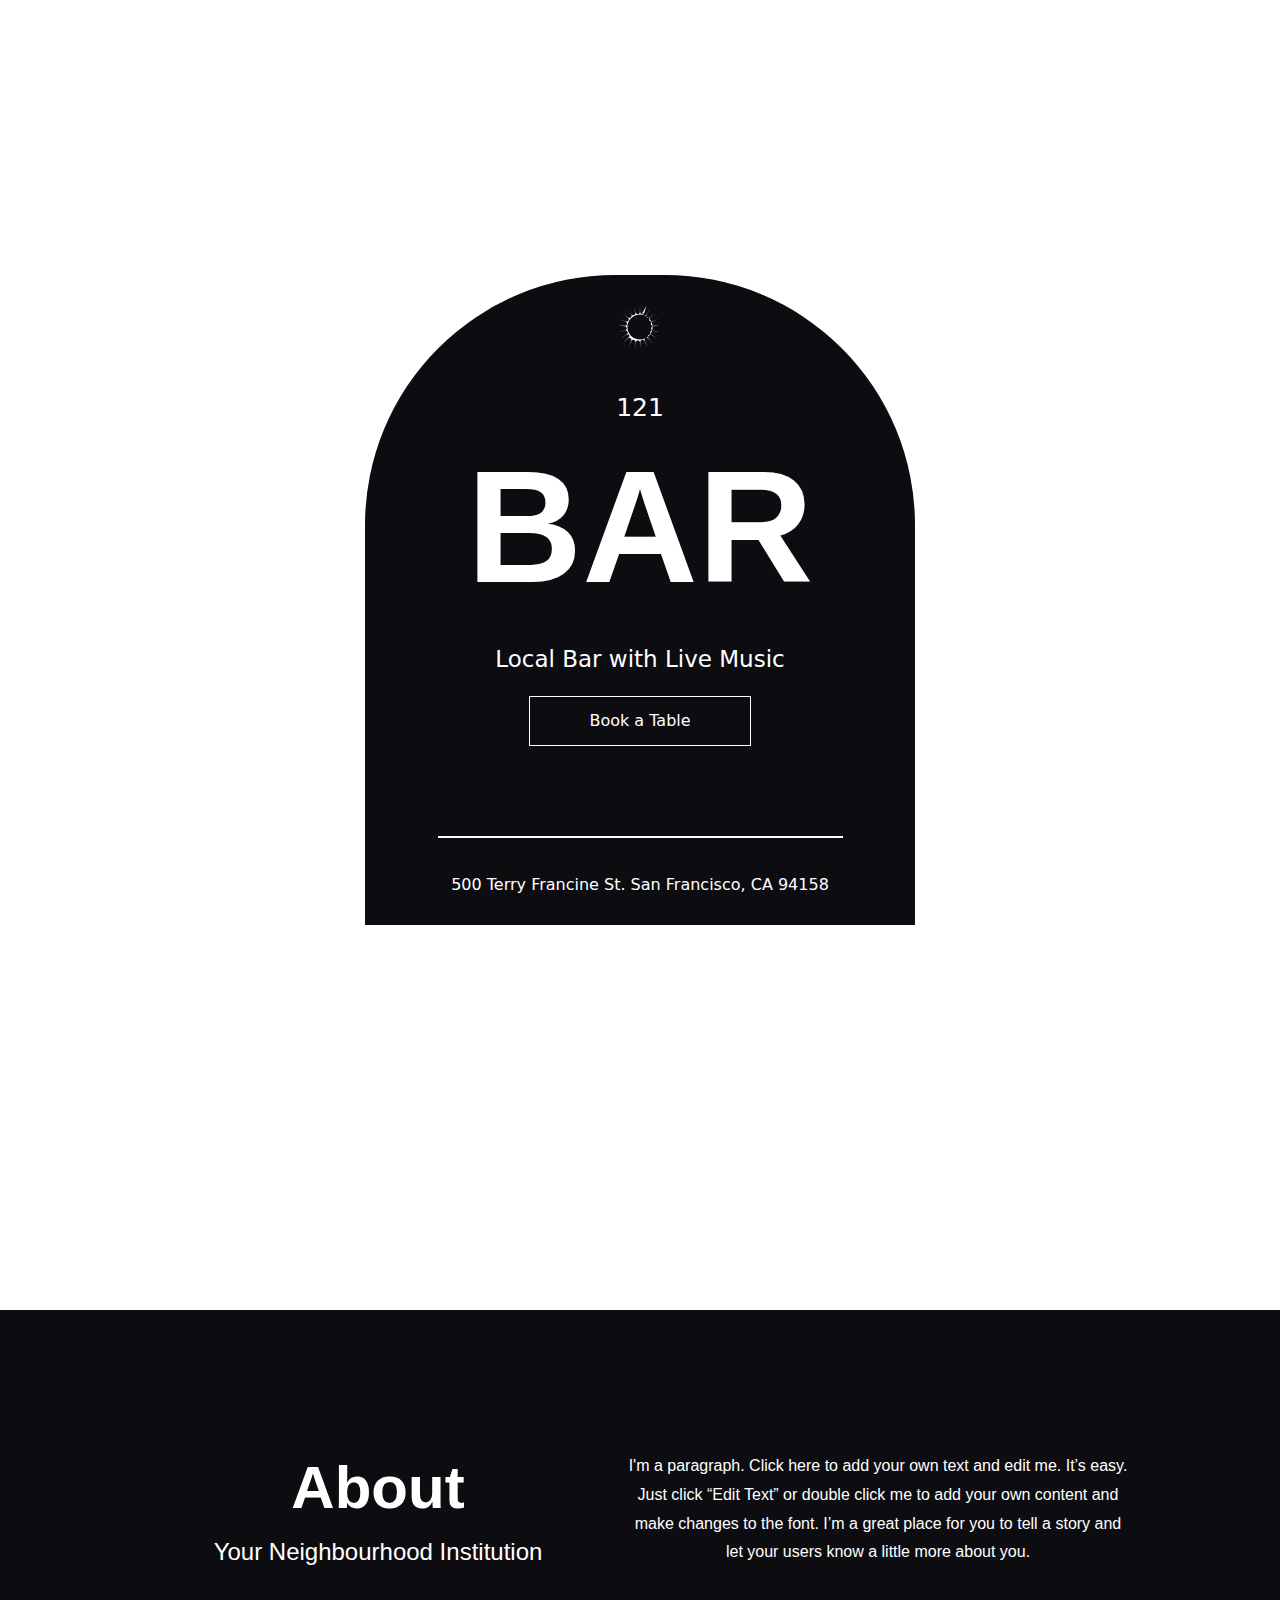
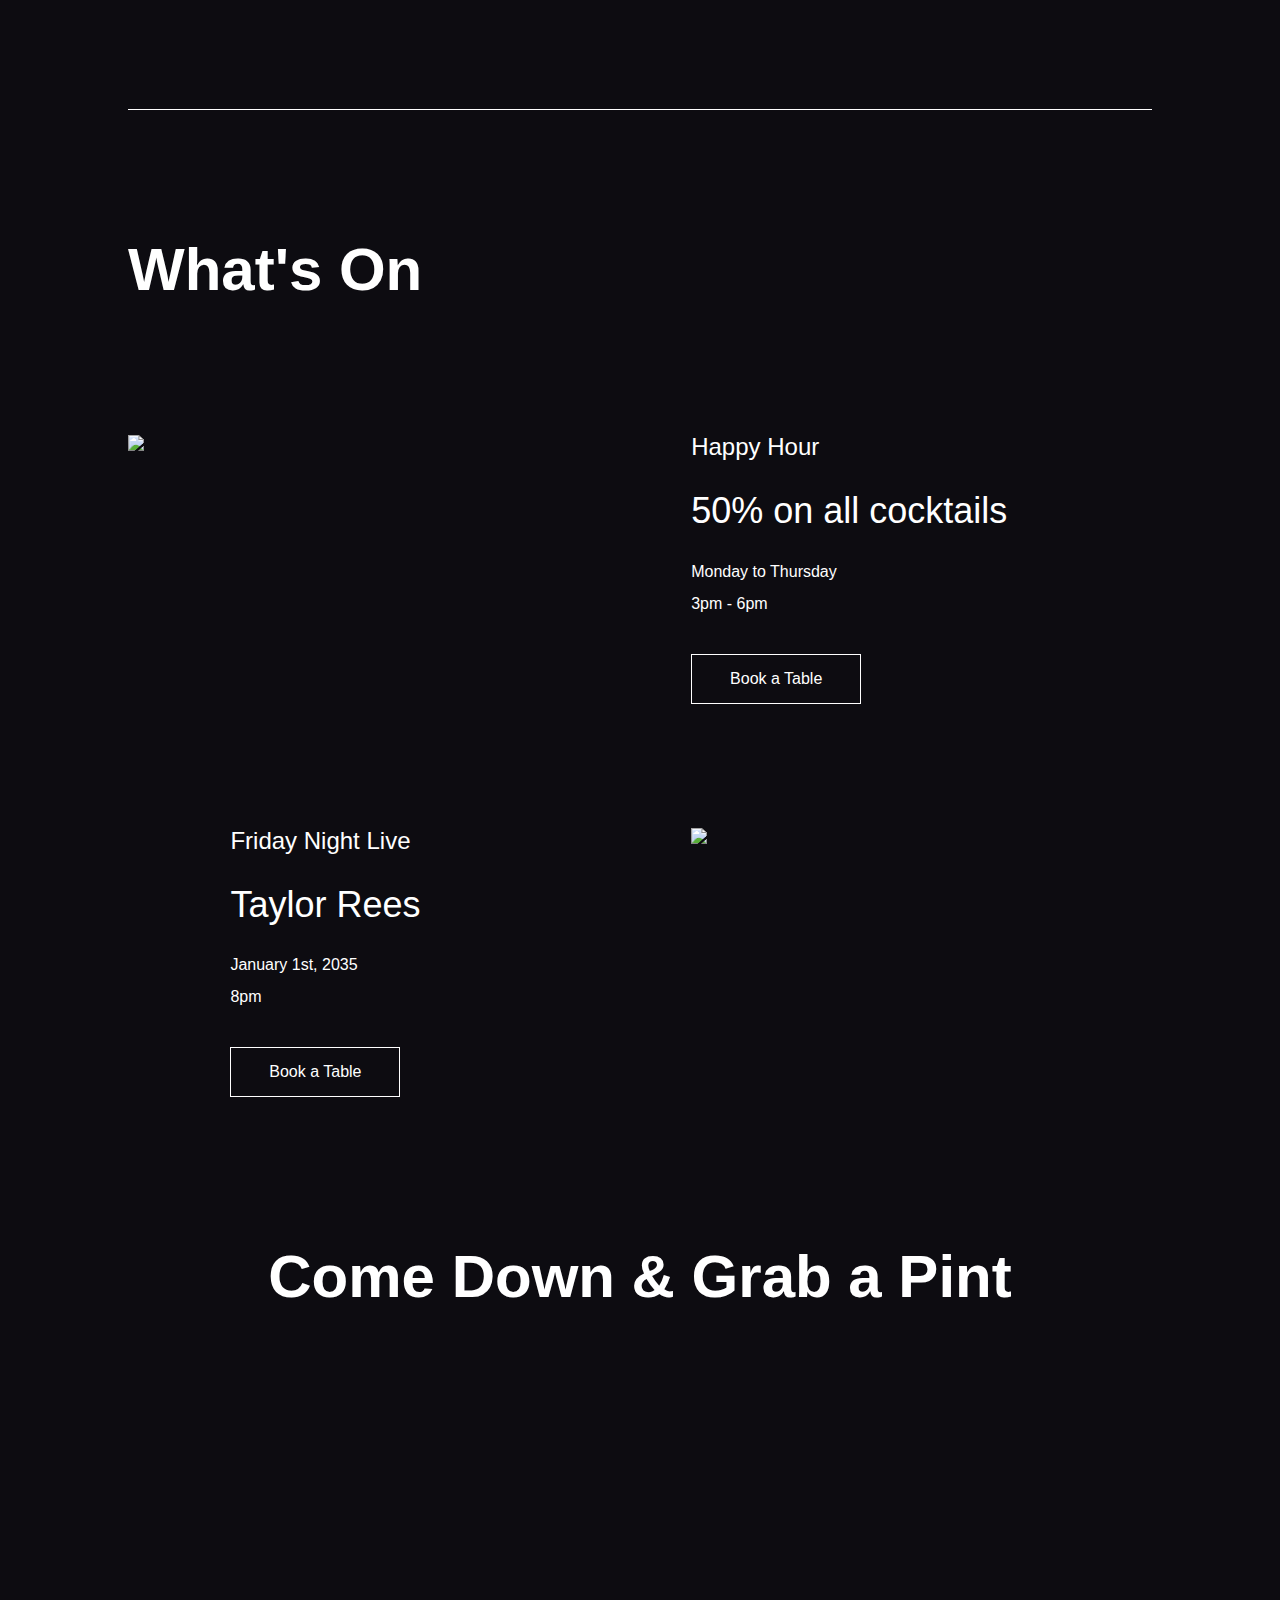
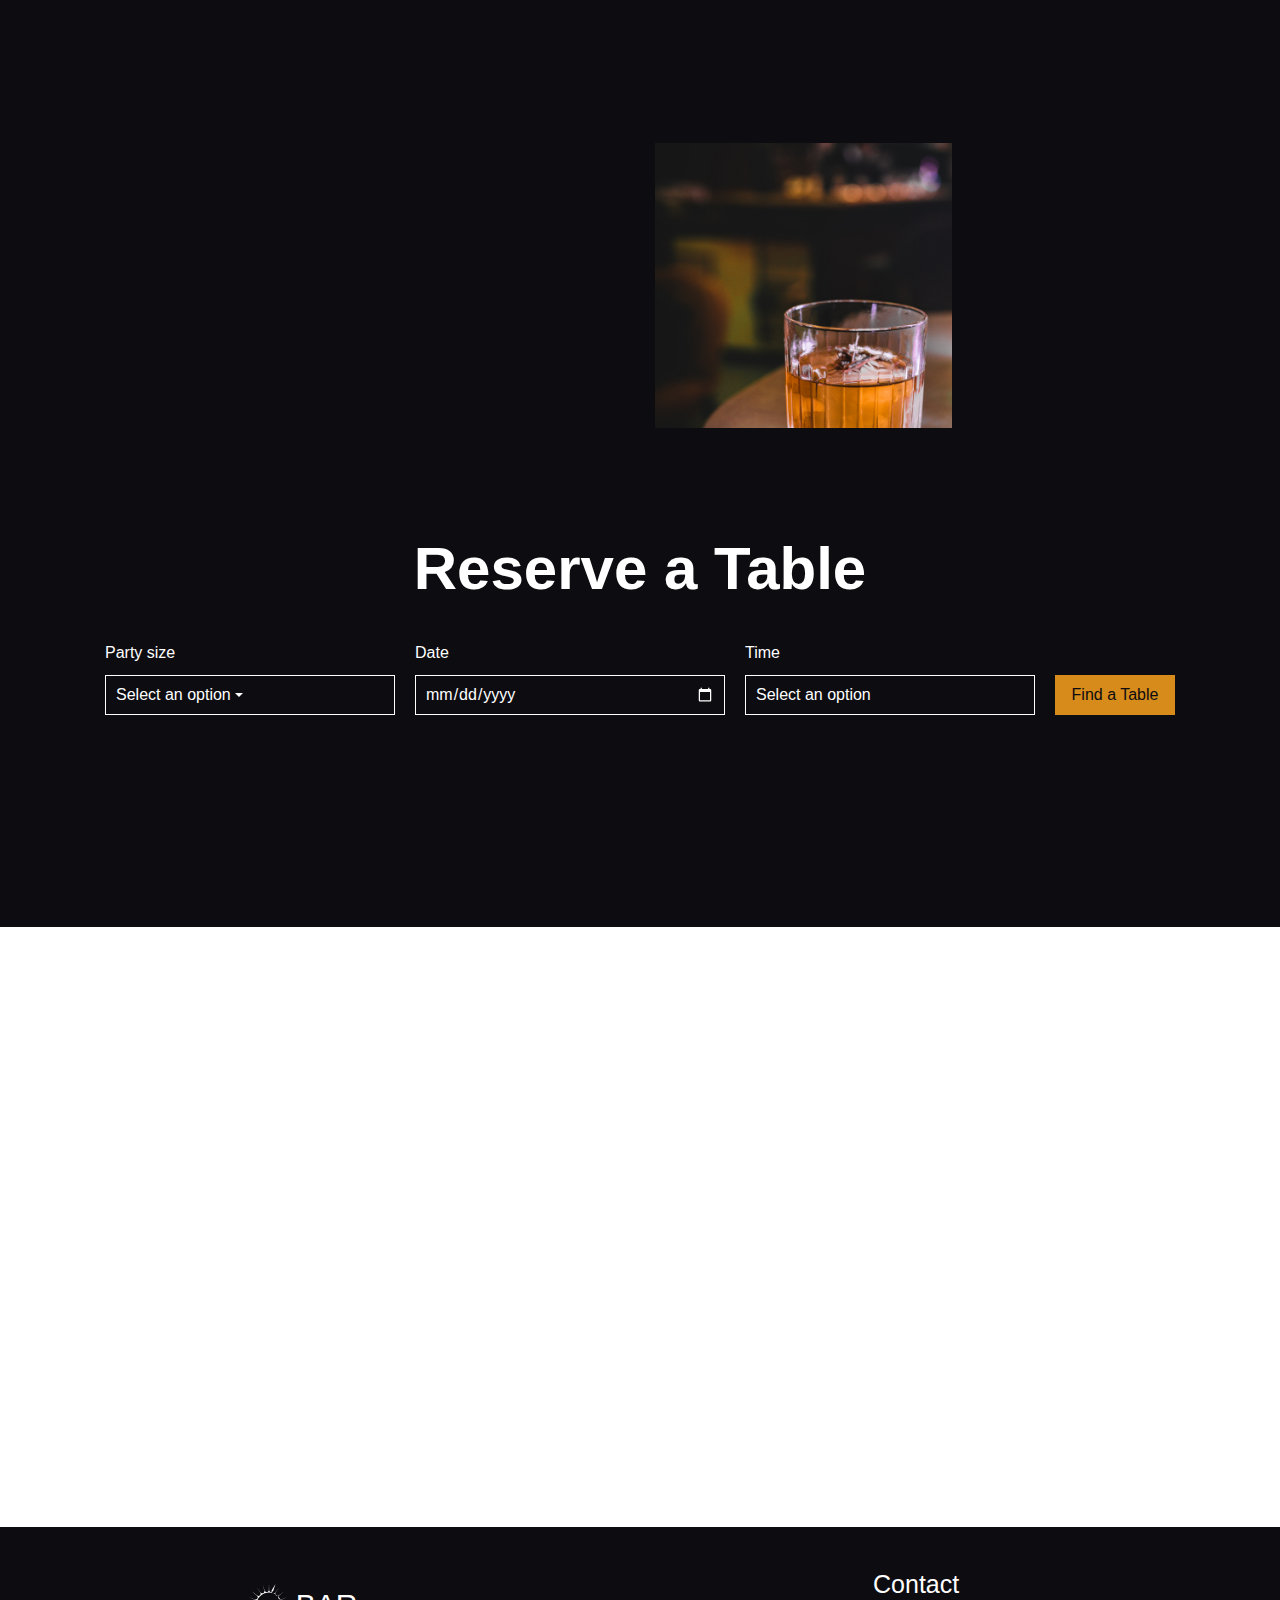
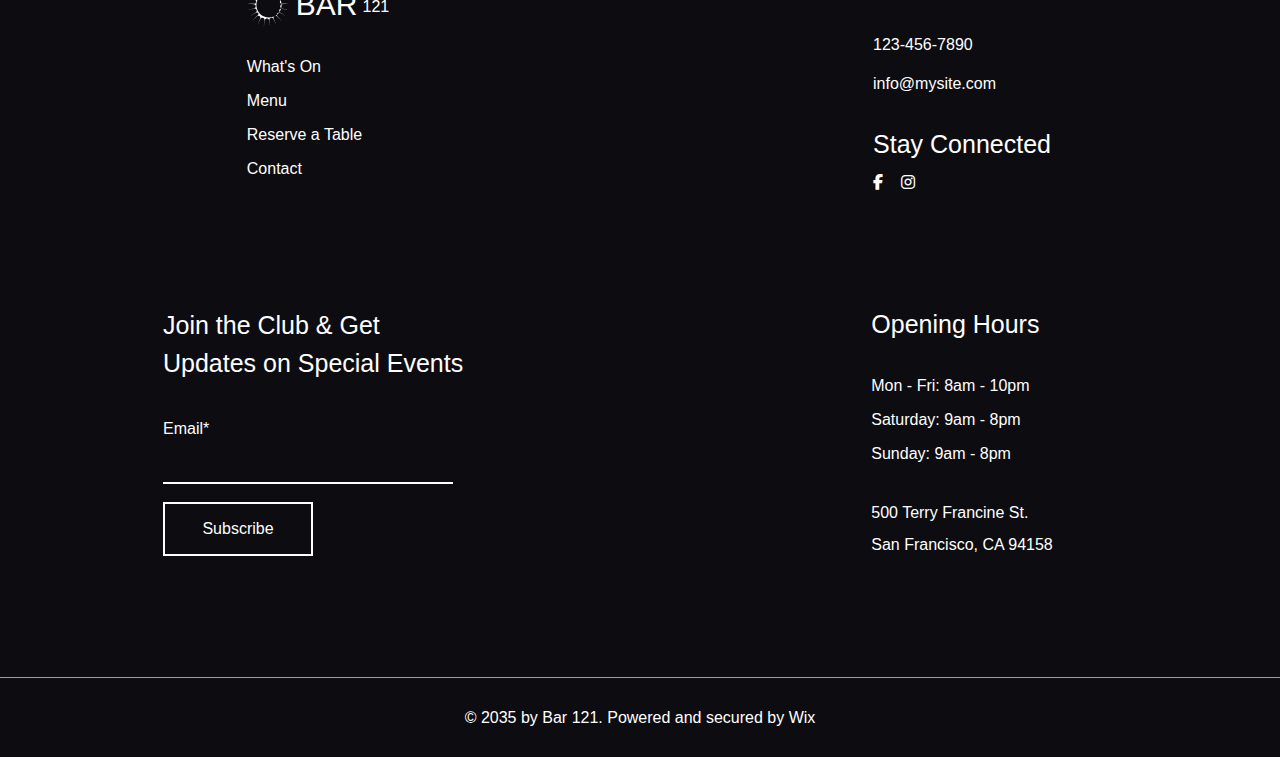
==== index.html @ b574e940 "Add files via upload" ====
<!DOCTYPE html>
<html lang="en">
<head>
    <meta charset="UTF-8">
    <link rel="stylesheet" href="https://cdnjs.cloudflare.com/ajax/libs/leaflet/1.7.1/leaflet.css" />
    <link rel="stylesheet" href="https://cdn.jsdelivr.net/npm/flatpickr/dist/flatpickr.min.css">
    <link rel="stylesheet" type="text/css" href="calendar.css">
    <link rel="stylesheet" href="https://cdnjs.cloudflare.com/ajax/libs/font-awesome/6.4.0/css/all.min.css">
    <meta http-equiv="X-UA-Compatible" content="IE=edge">
    <meta name="viewport" content="width=device-width, initial-scale=1.0">
    <link rel="stylesheet" href="https://cdn.jsdelivr.net/npm/bootstrap@4.3.1/dist/css/bootstrap.min.css" integrity="sha384-ggOyR0iXCbMQv3Xipma34MD+dH/1fQ784/j6cY/iJTQUOhcWr7x9JvoRxT2MZw1T" crossorigin="anonymous">
    <link rel="stylesheet" href="bar.css">
    <link rel="stylesheet" href="https://unpkg.com/leaflet@1.3.1/dist/leaflet.css" integrity="sha512-Rksm5RenBEKSKFjgI3a41vrjkw4EVPlJ3+OiI65vTjIdo9brlAacEuKOiQ5OFh7cOI1bkDwLqdLw3Zg0cRJAAQ==" crossorigin=""/>
    <script src="https://unpkg.com/leaflet@1.3.1/dist/leaflet.js" integrity="sha512-/Nsx9X4HebavoBvEBuyp3I7od5tA0UzAxs+j83KgC8PU0kgB4XiK4Lfe4y4cgBtaRJQEIFCW+oC506aPT2L1zw==" crossorigin=""></script>
    <title>Document</title>
</head>
<body>
    <header>
        <div class="nav">
            <div class="nav-container">
                <div class="left">
                    <svg preserveAspectRatio="xMidYMid meet" data-bbox="0 0 43.14 43.019" xmlns="http://www.w3.org/2000/svg" viewBox="0 0 43.14 43.019" height="44" width="44" data-type="color" role="img" aria-labelledby="svgcid-iubqr-gmyqoh"><defs><style>#comp-kyiezkuo svg [data-color="1"] {fill: #FFFFFF;}</style></defs><title id="svgcid-iubqr-gmyqoh">Homepage</title>
                        <g>
                            <path fill="#ffffff" d="M21.71 6.687 21.57 
                            0l-.14 6.687c-.05 2.381-3.382 2.883-4.131.623L15.194.96l1.838 
                            6.431c.654 2.29-2.382 3.752-3.765 1.813L9.385 3.759l3.652 
                            5.603c1.3 1.995-1.17 4.288-3.063 2.842l-5.315-4.06 5.14 
                            4.278c1.831 1.524.146 4.443-2.089 3.619l-6.275-2.313L7.608 
                            16.3c2.199.916 1.449 4.202-.93 4.073L0 20.014l6.658.639c2.37.227 
                            2.622 3.588.312 4.167L.482 26.443l6.55-1.351c2.333-.482 3.564 
                            2.656 1.527 3.89l-5.722 3.464 5.861-3.223c2.087-1.148 4.189 
                            1.4872.605 3.267l-4.446 4.996 4.651-4.806c1.656-1.712 4.44.187 
                            3.452 2.353l-2.775 6.086 3.027-5.965c1.078-2.123 4.298-1.13 3.993 
                            1.232l-.859 6.633 1.135-6.591c.404-2.347 3.774-2.347 4.178 
                            0l1.135 6.591-.859-6.633c-.306-2.362 2.915-3.355 3.993-1.232l3.027 
                            5.965-2.776-6.086c-.988-2.166 1.797-4.065 3.453-2.354l4.65 
                            4.807-4.446-4.996c-1.583-1.78.519-4.415 2.605-3.267l5.861 
                            3.223-5.721-3.465c-2.037-1.233-.806-4.37 1.526-3.89l6.55 
                            1.352-6.487-1.623c-2.31-.579-2.059-3.94.312-4.167l6.658-.64-6.679.361c-2.378.129-3.128-3.157-.93-4.073l6.174-2.573-6.276 
                            2.313c-2.234.824-3.92-2.095-2.089-3.619l5.141-4.278-5.315 
                            4.06c-1.892 1.446-4.363-.847-3.063-2.842l3.652-5.603-3.883 
                            5.446c-1.382 1.94-4.419.477-3.764-1.813L27.945.961 25.841 
                            7.31c-.75 2.26-4.082 1.758-4.132-.623zm-.124 27.196c6.83 0 
                            12.366-5.537 12.366-12.367 0-6.83-5.536-12.366-12.366-12.366S9.22 
                            14.687 9.22 21.516c0 6.83 5.536 12.367 12.366 12.367z" 
                            clip-rule="evenodd" fill-rule="evenodd" data-color="1"></path>
                        </g>
                    </svg>
                    <div class="name">
                        <span class="bar">BAR</span>
                        <span class="num">121</span>
                    </div>
                </div>
                <div class="right">
                    <div class="nav-item">What's On</div>
                    <div class="nav-item">Menu</div>
                    <div class="nav-item">Book a Table</div>
                    <div class="nav-item">Contact</div>
                    <button id="menu-btn"><i class="fa-solid fa-bars"></i></button>
                </div>
            </div>
        </div>
        <div class="main">
            <div class="oleg">
                <div class="logo">
                    <svg preserveAspectRatio="xMidYMid meet" data-bbox="0 0 43.14 43.019" xmlns="http://www.w3.org/2000/svg" viewBox="0 0 43.14 43.019" height="44" width="44" data-type="color" role="img" aria-labelledby="svgcid-iubqr-gmyqoh"><defs><style>#comp-kyiezkuo svg [data-color="1"] {fill: #FFFFFF;}</style></defs><title id="svgcid-iubqr-gmyqoh">Homepage</title>
                        <g>
                            <path fill="#ffffff" d="M21.71 6.687 21.57 
                            0l-.14 6.687c-.05 2.381-3.382 2.883-4.131.623L15.194.96l1.838 
                            6.431c.654 2.29-2.382 3.752-3.765 1.813L9.385 3.759l3.652 
                            5.603c1.3 1.995-1.17 4.288-3.063 2.842l-5.315-4.06 5.14 
                            4.278c1.831 1.524.146 4.443-2.089 3.619l-6.275-2.313L7.608 
                            16.3c2.199.916 1.449 4.202-.93 4.073L0 20.014l6.658.639c2.37.227 
                            2.622 3.588.312 4.167L.482 26.443l6.55-1.351c2.333-.482 3.564 
                            2.656 1.527 3.89l-5.722 3.464 5.861-3.223c2.087-1.148 4.189 
                            1.4872.605 3.267l-4.446 4.996 4.651-4.806c1.656-1.712 4.44.187 
                            3.452 2.353l-2.775 6.086 3.027-5.965c1.078-2.123 4.298-1.13 3.993 
                            1.232l-.859 6.633 1.135-6.591c.404-2.347 3.774-2.347 4.178 
                            0l1.135 6.591-.859-6.633c-.306-2.362 2.915-3.355 3.993-1.232l3.027 
                            5.965-2.776-6.086c-.988-2.166 1.797-4.065 3.453-2.354l4.65 
                            4.807-4.446-4.996c-1.583-1.78.519-4.415 2.605-3.267l5.861 
                            3.223-5.721-3.465c-2.037-1.233-.806-4.37 1.526-3.89l6.55 
                            1.352-6.487-1.623c-2.31-.579-2.059-3.94.312-4.167l6.658-.64-6.679.361c-2.378.129-3.128-3.157-.93-4.073l6.174-2.573-6.276 
                            2.313c-2.234.824-3.92-2.095-2.089-3.619l5.141-4.278-5.315 
                            4.06c-1.892 1.446-4.363-.847-3.063-2.842l3.652-5.603-3.883 
                            5.446c-1.382 1.94-4.419.477-3.764-1.813L27.945.961 25.841 
                            7.31c-.75 2.26-4.082 1.758-4.132-.623zm-.124 27.196c6.83 0 
                            12.366-5.537 12.366-12.367 0-6.83-5.536-12.366-12.366-12.366S9.22 
                            14.687 9.22 21.516c0 6.83 5.536 12.367 12.366 12.367z" 
                            clip-rule="evenodd" fill-rule="evenodd" data-color="1"></path>
                        </g>
                    </svg>
                </div>
                <div class="main-content">
                    <div class="main-num"><span>121</span></div>
                    <div class="header">
                        <span>BAR</span>
                    </div>
                    <div class="sub">
                        <span>Local Bar with Live Music</span>
                    </div>
                    <a class="main-link" href="#">Book a Table</a>
                    <div class="main-line"></div>
                    <div class="address">
                        <span>500 Terry Francine St. San Francisco, CA 94158</span>
                    </div>
                </div>
            </div>  
        </div>
    </header>
    <section class="about">
        <div class="about-container">
            <div class="about-head">
                <div class="about-header">
                    <span>About</span>
                </div>
                <div class="about-sub">
                    <span>Your Neighbourhood Institution</span>
                </div>
            </div>
            <div class="about-text">
                <span>
                    I'm a paragraph. Click here to add your own text 
                    and edit me. It’s easy. Just click “Edit Text” or 
                    double click me to add your own content and make 
                    changes to the font. I’m a great place for you 
                    to tell a story and let your users know a little 
                    more about you.
                </span>
            </div>
        </div>
    </section>
    <section class="whats-on">
        <div class="whats-container">
            <div class="whats-head">
                <div class="whats-header">
                    <span>What's On</span>
                </div>
            </div>
            <div class="whats-content">
                <div class="event-1">
                    <div class="event-1-img"><img class="event-img" src="event-1.png"></div>
                    <div class="event-info">
                        <div class="event-container">
                            <div class="event-name">
                                <span>Happy Hour</span>
                            </div>
                            <div class="event-discount">
                                <span>50% on all cocktails</span>
                            </div>
                            <div class="date">
                                <span>Monday to Thursday</span>
                            </div>
                            <div class="time">
                                <span>3pm - 6pm</span>
                            </div>
                            <div class="event-button">
                                <a class="event-link" href="#">Book a Table</a>
                            </div>
                        </div>
                    </div>
                </div>
                <div class="event-2">
                    <div class="event-2-img"><img class="event-img" src="event-2.png"></div>
                    <div class="event-info">
                        <div class="event-container">
                            <div class="event-name">
                                <span>Friday Night Live</span>
                            </div>
                            <div class="event-discount">
                                <span>Taylor Rees</span>
                            </div>
                            <div class="date">
                                <span>January 1st, 2035</span>
                            </div>
                            <div class="time">
                                <span>8pm</span>
                            </div>
                            <div class="event-button">
                                <a class="event-link" href="#">Book a Table</a>
                            </div>
                        </div>
                    </div>
                </div>
            </div>
        </div>
    </section>
    <section class="media">
        <div class="media-head">
            <div class="media-header">
                <span>Come Down & Grab a Pint</span>
            </div>
        </div>
        <div class="media-content">
            <div class="col-lg-6 left-media">
                <div class="img-big"></div>
            </div>
            <div class="col-lg-6 right-media">
                <div class="img-grid">
                    <div id="img1" class="img1"></div>
                    <div id="img1"class="img2"></div>
                    <div id="img1"class="img3"></div>
                    <div id="img1"class="img4"></div>
                </div>
            </div>
        </div>
    </section>
    <section class="reserve">
        <div class="reserve-head">
            <div class="reserve-header">
                <span>Reserve a Table</span>
            </div>
        </div>
        <div class="reserve-main">
            <div class="size">
                <div class="reserve-value">Party size</div>
                <div class="dropdown">
                    <div class="dropdown-toggle">Select an option</div>
                    <div class="dropdown-menu">
                      <div class="dropdown-option">1 guest</div>
                      <div class="dropdown-option">2 guests</div>
                      <div class="dropdown-option">3 guests</div>
                      <div class="dropdown-option">4 guests</div>
                      <div class="dropdown-option">5 guests</div>
                      <div class="dropdown-option">6 guests</div>
                    </div>
                </div>  
            </div>           
            <div class="date">
                <div class="reserve-value">Date</div>
                <div class="input-container">
                    <input class="input-date" type="date">
                </div> 
            </div>
            <div class="time">
                <div class="reserve-value">Time</div> 
                <div class="dropdown">
                    <div class="dropdown-toggle2">Select an option</div>
                        <div class="dropdown-menu2">
                            <div class="dropdown-option2">8:00 AM</div>
                            <div class="dropdown-option2">8:15 AM</div>
                            <div class="dropdown-option2">8:30 AM</div>
                            <div class="dropdown-option2">8:45 AM</div>
                            <div class="dropdown-option2">9:00 AM</div>
                            <div class="dropdown-option2">9:15 AM</div>
                            <div class="dropdown-option2">9:30 AM</div>
                            <div class="dropdown-option2">9:45 AM</div>
                            <div class="dropdown-option2">10:00 AM</div>
                            <div class="dropdown-option2">10:15 AM</div>
                            <div class="dropdown-option2">10:30 AM</div>
                            <div class="dropdown-option2">10:45 AM</div>
                            <div class="dropdown-option2">11:00 AM</div>
                            <div class="dropdown-option2">11:15 AM</div>
                            <div class="dropdown-option2">11:30 AM</div>
                            <div class="dropdown-option2">11:45 AM</div>
                            <div class="dropdown-option2">12:00 PM</div>
                            <div class="dropdown-option2">12:15 PM</div>
                            <div class="dropdown-option2">12:30 PM</div>
                            <div class="dropdown-option2">12:45 PM</div>
                            <div class="dropdown-option2">1:00 PM</div>
                            <div class="dropdown-option2">1:15 PM</div>
                            <div class="dropdown-option2">1:30 PM</div>
                            <div class="dropdown-option2">1:45 PM</div>
                            <div class="dropdown-option2">2:00 PM</div>
                            <div class="dropdown-option2">2:15 PM</div>
                            <div class="dropdown-option2">2:30 PM</div>
                            <div class="dropdown-option2">2:45 PM</div>
                            <div class="dropdown-option2">3:00 PM</div>
                            <div class="dropdown-option2">3:15 PM</div>
                            <div class="dropdown-option2">3:30 PM</div>
                            <div class="dropdown-option2">3:45 PM</div>
                            <div class="dropdown-option2">4:00 PM</div>
                            <div class="dropdown-option2">4:15 PM</div>
                            <div class="dropdown-option2">4:30 PM</div>
                            <div class="dropdown-option2">4:45 PM</div>
                            <div class="dropdown-option2">5:00 PM</div>
                            <div class="dropdown-option2">5:15 PM</div>
                            <div class="dropdown-option2">5:30 PM</div>
                            <div class="dropdown-option2">5:45 PM</div>
                            <div class="dropdown-option2">6:00 PM</div>
                            <div class="dropdown-option2">6:15 PM</div>
                            <div class="dropdown-option2">6:30 PM</div>
                            <div class="dropdown-option2">6:45 PM</div>
                            <div class="dropdown-option2">7:00 PM</div>
                            <div class="dropdown-option2">7:15 PM</div>
                            <div class="dropdown-option2">7:30 PM</div>
                            <div class="dropdown-option2">7:45 PM</div>
                            <div class="dropdown-option2">8:00 PM</div>
                            <div class="dropdown-option2">8:15 PM</div>
                            <div class="dropdown-option2">8:30 PM</div>
                            <div class="dropdown-option2">8:45 PM</div>
                            <div class="dropdown-option2">9:00 PM</div>
                            <div class="dropdown-option2">9:15 PM</div>
                            <div class="dropdown-option2">9:30 PM</div>
                            <div class="dropdown-option2">9:45 PM</div>
                            <div class="dropdown-option2">10:00 PM</div>
                        </div>
                    </div>
                </div>
                    <a class="reserve-link" href="#">Find a Table</a>
            </div>
        </div>
    </section>
    <section class="map">
        <div id="mapDiv"></div>
    </section>
    <footer>
        <div class="menus">
            <div class="menu-1 footer-nav">
                <div class="footer-logo">
                    <svg preserveAspectRatio="xMidYMid meet" data-bbox="0 0 43.14 43.019" xmlns="http://www.w3.org/2000/svg" viewBox="0 0 43.14 43.019" height="44" width="44" data-type="color" role="img" aria-labelledby="svgcid-iubqr-gmyqoh"><defs><style>#comp-kyiezkuo svg [data-color="1"] {fill: #FFFFFF;}</style></defs><title id="svgcid-iubqr-gmyqoh">Homepage</title>
                        <g>
                            <path fill="#ffffff" d="M21.71 6.687 21.57 
                            0l-.14 6.687c-.05 2.381-3.382 2.883-4.131.623L15.194.96l1.838 
                            6.431c.654 2.29-2.382 3.752-3.765 1.813L9.385 3.759l3.652 
                            5.603c1.3 1.995-1.17 4.288-3.063 2.842l-5.315-4.06 5.14 
                            4.278c1.831 1.524.146 4.443-2.089 3.619l-6.275-2.313L7.608 
                            16.3c2.199.916 1.449 4.202-.93 4.073L0 20.014l6.658.639c2.37.227 
                            2.622 3.588.312 4.167L.482 26.443l6.55-1.351c2.333-.482 3.564 
                            2.656 1.527 3.89l-5.722 3.464 5.861-3.223c2.087-1.148 4.189 
                            1.4872.605 3.267l-4.446 4.996 4.651-4.806c1.656-1.712 4.44.187 
                            3.452 2.353l-2.775 6.086 3.027-5.965c1.078-2.123 4.298-1.13 3.993 
                            1.232l-.859 6.633 1.135-6.591c.404-2.347 3.774-2.347 4.178 
                            0l1.135 6.591-.859-6.633c-.306-2.362 2.915-3.355 3.993-1.232l3.027 
                            5.965-2.776-6.086c-.988-2.166 1.797-4.065 3.453-2.354l4.65 
                            4.807-4.446-4.996c-1.583-1.78.519-4.415 2.605-3.267l5.861 
                            3.223-5.721-3.465c-2.037-1.233-.806-4.37 1.526-3.89l6.55 
                            1.352-6.487-1.623c-2.31-.579-2.059-3.94.312-4.167l6.658-.64-6.679.361c-2.378.129-3.128-3.157-.93-4.073l6.174-2.573-6.276 
                            2.313c-2.234.824-3.92-2.095-2.089-3.619l5.141-4.278-5.315 
                            4.06c-1.892 1.446-4.363-.847-3.063-2.842l3.652-5.603-3.883 
                            5.446c-1.382 1.94-4.419.477-3.764-1.813L27.945.961 25.841 
                            7.31c-.75 2.26-4.082 1.758-4.132-.623zm-.124 27.196c6.83 0 
                            12.366-5.537 12.366-12.367 0-6.83-5.536-12.366-12.366-12.366S9.22 
                            14.687 9.22 21.516c0 6.83 5.536 12.367 12.366 12.367z" 
                            clip-rule="evenodd" fill-rule="evenodd" data-color="1"></path>
                        </g>
                    </svg>
                    <span>BAR</span>
                    <p>121</p>
                </div>
                <div class="footer-links">
                    <div class="footer-item">What's On</div>
                    <div class="footer-item">Menu</div>
                    <div class="footer-item"><span>Reserve a Table</span></div>
                    <div class="footer-item"><span>Contact</span></div>
                </div>        
            </div>
            <div class="menu-2">
                <div class="contact">
                    <div class="contact-header">Contact</div>
                    <div class="contact-content">
                        <span>123-456-7890</span>
                        <span>info@mysite.com</span>
                    </div>
                </div>
                <div class="social">
                    <div class="social-header">Stay Connected</div>
                    <div class="social-content">
                        <i class="fa-brands fa-facebook-f"></i>
                        <i class="fa-brands fa-instagram"></i>
                    </div>
                </div>
            </div>
            <div class="menu-3">
                <div class="join">
                    <div class="join-header">
                        Join the Club & Get Updates on
                        Special Events
                    </div>
                    <div class="join-content">
                        <span>Email*</span>
                        <input type="text" class="email-inp" required>
                        <button type="submit" class="join-btn">Subscribe</button>
                    </div>
                </div>
            </div>
            <div class="menu-4">
                <div class="hours">
                    <div class="hours-header">Opening Hours</div>
                    <div class="time">
                        <span>Mon - Fri: 8am - 10pm</span>
                        <span>Saturday: 9am - 8pm</span>
                        <span>Sunday: 9am - 8pm</span>
                    </div>
                    <div class="footer-address">
                        <span>500 Terry Francine St.</span>
                        <span>San Francisco, CA 94158</span>
                    </div>
                </div>
            </div>
        </div>
        <div class="license">
            <div class="rights">
                <span>© 2035 by Bar 121. Powered and secured by Wix</span>
            </div>
        </div>
    </footer>

<script>
   // Toggle the dropdown menu
document.querySelector('.dropdown-toggle').addEventListener('click', function() {
  var dropdownMenu = document.querySelector('.dropdown-menu');
  dropdownMenu.style.display = (dropdownMenu.style.display === 'block') ? 'none' : 'block';
});

// Handle option selection
var dropdownOptions = document.querySelectorAll('.dropdown-option');
for (var i = 0; i < dropdownOptions.length; i++) {
  dropdownOptions[i].addEventListener('click', function() {
    var selectedOption = this.textContent;
    document.querySelector('.dropdown-toggle').textContent = selectedOption;
    document.querySelector('.dropdown-menu').style.display = 'none';
  });
}

document.querySelector('.dropdown-toggle2').addEventListener('click', function() {
  var dropdownMenu = document.querySelector('.dropdown-menu2');
  dropdownMenu.style.display = (dropdownMenu.style.display === 'block') ? 'none' : 'block';
});

// Handle option selection
var dropdownOptions = document.querySelectorAll('.dropdown-option2');
for (var i = 0; i < dropdownOptions.length; i++) {
  dropdownOptions[i].addEventListener('click', function() {
    var selectedOption = this.textContent;
    document.querySelector('.dropdown-toggle2').textContent = selectedOption;
    document.querySelector('.dropdown-menu2').style.display = 'none';
  });
}



</script>


<script src="https://cdn.jsdelivr.net/npm/leaflet@1.7.1/dist/leaflet.js"></script>
<script>
  var lat = 40.73; // Latitude of the map center
  var lon = -74.00; // Longitude of the map center

  // Initialize map
  var map = L.map('mapDiv', {
    center: [lat, lon], // Set the initial center of the map
    zoom: 13, // Set the initial zoom level
    zoomControl: true, // Enable zoom control
  });

  // Set map tiles source from OpenStreetMap
  L.tileLayer('https://{s}.tile.openstreetmap.org/{z}/{x}/{y}.png', {
    attribution: 'Map data &copy; <a href="https://www.openstreetmap.org/">OpenStreetMap</a> contributors',
    maxZoom: 18,
  }).addTo(map);

  // Add marker to the map
  L.marker([lat, lon]).addTo(map);
</script>






   
    <script src="https://cdn.jsdelivr.net/npm/flatpickr"></script>
    <script>
      flatpickr("input[type=date]", {});
    </script>
</body>
</html>
---- calendar.css ----
.flatpickr-calendar {
  background: transparent;
  opacity: 0;
  display: none;
  text-align: center;
  visibility: hidden;
  padding: 0;
  -webkit-animation: none;
          animation: none;
  direction: ltr;
  border: 0;
  font-size: 14px;
  line-height: 24px;
  border-radius: 5px;
  position: absolute;
  width: 307.875px;
  -webkit-box-sizing: border-box;
          box-sizing: border-box;
  -ms-touch-action: manipulation;
      touch-action: manipulation;
  background: #000000;
  -webkit-box-shadow: 1px 0 0 #18191e, -1px 0 0 #18191e, 0 1px 0 #18191e, 0 -1px 0 #18191e, 0 3px 13px rgba(0,0,0,0.08);
          box-shadow: 1px 0 0 #18191e, -1px 0 0 #18191e, 0 1px 0 #18191e, 0 -1px 0 #18191e, 0 3px 13px rgba(0,0,0,0.08);
}
.flatpickr-calendar.open,
.flatpickr-calendar.inline {
  opacity: 1;
  max-height: 640px;
  visibility: visible;
}
.flatpickr-calendar.open {
  display: inline-block;
  z-index: 99999;
}
.flatpickr-calendar.animate.open {
  -webkit-animation: fpFadeInDown 300ms cubic-bezier(0.23, 1, 0.32, 1);
          animation: fpFadeInDown 300ms cubic-bezier(0.23, 1, 0.32, 1);
}
.flatpickr-calendar.inline {
  display: block;
  position: relative;
  top: 2px;
}
.flatpickr-calendar.static {
  position: absolute;
  top: calc(100% + 2px);
}
.flatpickr-calendar.static.open {
  z-index: 999;
  display: block;
}
.flatpickr-calendar.multiMonth .flatpickr-days .dayContainer:nth-child(n+1) .flatpickr-day.inRange:nth-child(7n+7) {
  -webkit-box-shadow: none !important;
          box-shadow: none !important;
}
.flatpickr-calendar.multiMonth .flatpickr-days .dayContainer:nth-child(n+2) .flatpickr-day.inRange:nth-child(7n+1) {
  -webkit-box-shadow: -2px 0 0 #e6e6e6, 5px 0 0 #e6e6e6;
          box-shadow: -2px 0 0 #e6e6e6, 5px 0 0 #e6e6e6;
}
.flatpickr-calendar .hasWeeks .dayContainer,
.flatpickr-calendar .hasTime .dayContainer {
  border-bottom: 0;
  border-bottom-right-radius: 0;
  border-bottom-left-radius: 0;
}
.flatpickr-calendar .hasWeeks .dayContainer {
  border-left: 0;
}
.flatpickr-calendar.hasTime .flatpickr-time {
  height: 40px;
  border-top: 1px solid #0d0e0f;
}
.flatpickr-calendar.noCalendar.hasTime .flatpickr-time {
  height: auto;
}
.flatpickr-calendar:before,
.flatpickr-calendar:after {
  position: absolute;
  display: block;
  pointer-events: none;
  border: solid transparent;
  content: '';
  height: 0;
  width: 0;
  left: 22px;
}
.flatpickr-calendar.rightMost:before,
.flatpickr-calendar.arrowRight:before,
.flatpickr-calendar.rightMost:after,
.flatpickr-calendar.arrowRight:after {
  left: auto;
  right: 22px;
}
.flatpickr-calendar.arrowCenter:before,
.flatpickr-calendar.arrowCenter:after {
  left: 50%;
  right: 50%;
}
.flatpickr-calendar:before {
  border-width: 5px;
  margin: 0 -5px;
}
.flatpickr-calendar:after {
  border-width: 4px;
  margin: 0 -4px;
}
.flatpickr-calendar.arrowTop:before,
.flatpickr-calendar.arrowTop:after {
  bottom: 100%;
}
.flatpickr-calendar.arrowTop:before {
  border-bottom-color: #20222c;
}
.flatpickr-calendar.arrowTop:after {
  border-bottom-color: #3f4458;
}
.flatpickr-calendar.arrowBottom:before,
.flatpickr-calendar.arrowBottom:after {
  top: 100%;
}
.flatpickr-calendar.arrowBottom:before {
  border-top-color: #20222c;
}
.flatpickr-calendar.arrowBottom:after {
  border-top-color: #3f4458;
}
.flatpickr-calendar:focus {
  outline: 0;
}
.flatpickr-wrapper {
  position: relative;
  display: inline-block;
}
.flatpickr-months {
  display: -webkit-box;
  display: -webkit-flex;
  display: -ms-flexbox;
  display: flex;
}
.flatpickr-months .flatpickr-month {
  background: #121317;
  color: #fff;
  fill: #fff;
  height: 34px;
  line-height: 1;
  text-align: center;
  position: relative;
  -webkit-user-select: none;
     -moz-user-select: none;
      -ms-user-select: none;
          user-select: none;
  overflow: hidden;
  -webkit-box-flex: 1;
  -webkit-flex: 1;
      -ms-flex: 1;
          flex: 1;
}
.flatpickr-months .flatpickr-prev-month,
.flatpickr-months .flatpickr-next-month {
  -webkit-user-select: none;
     -moz-user-select: none;
      -ms-user-select: none;
          user-select: none;
  text-decoration: none;
  cursor: pointer;
  position: absolute;
  top: 0;
  height: 34px;
  padding: 10px;
  z-index: 3;
  color: #fff;
  fill: #fff;
}
.flatpickr-months .flatpickr-prev-month.flatpickr-disabled,
.flatpickr-months .flatpickr-next-month.flatpickr-disabled {
  display: none;
}
.flatpickr-months .flatpickr-prev-month i,
.flatpickr-months .flatpickr-next-month i {
  position: relative;
}
.flatpickr-months .flatpickr-prev-month.flatpickr-prev-month,
.flatpickr-months .flatpickr-next-month.flatpickr-prev-month {
/*
      /*rtl:begin:ignore*/
/*
      */
  left: 0;
/*
      /*rtl:end:ignore*/
/*
      */
}
/*
      /*rtl:begin:ignore*/
/*
      /*rtl:end:ignore*/
.flatpickr-months .flatpickr-prev-month.flatpickr-next-month,
.flatpickr-months .flatpickr-next-month.flatpickr-next-month {
/*
      /*rtl:begin:ignore*/
/*
      */
  right: 0;
/*
      /*rtl:end:ignore*/
/*
      */
}
/*
      /*rtl:begin:ignore*/
/*
      /*rtl:end:ignore*/
.flatpickr-months .flatpickr-prev-month:hover,
.flatpickr-months .flatpickr-next-month:hover {
  color: #eee;
}
.flatpickr-months .flatpickr-prev-month:hover svg,
.flatpickr-months .flatpickr-next-month:hover svg {
  fill: rgb(214, 139, 26);
}
.flatpickr-months .flatpickr-prev-month svg,
.flatpickr-months .flatpickr-next-month svg {
  width: 14px;
  height: 14px;
}
.flatpickr-months .flatpickr-prev-month svg path,
.flatpickr-months .flatpickr-next-month svg path {
  -webkit-transition: fill 0.1s;
  transition: fill 0.1s;
  fill: inherit;
}
.numInputWrapper {
  position: relative;
  height: auto;
}
.numInputWrapper input,
.numInputWrapper span {
  display: inline-block;
}
.numInputWrapper input {
  width: 100%;
}
.numInputWrapper input::-ms-clear {
  display: none;
}
.numInputWrapper input::-webkit-outer-spin-button,
.numInputWrapper input::-webkit-inner-spin-button {
  margin: 0;
  -webkit-appearance: none;
}
.numInputWrapper span {
  position: absolute;
  right: 0;
  width: 14px;
  padding: 0 4px 0 2px;
  height: 50%;
  line-height: 50%;
  opacity: 0;
  cursor: pointer;
  border: 1px solid rgba(255,255,255,0.15);
  -webkit-box-sizing: border-box;
          box-sizing: border-box;
}
.numInputWrapper span:hover {
  background: rgb(18, 17, 14);
}
.numInputWrapper span:active {
  background: rgb(0, 0, 0);
}
.numInputWrapper span:after {
  display: block;
  content: "";
  position: absolute;
}
.numInputWrapper span.arrowUp {
  top: 0;
  border-bottom: 0;
}
.numInputWrapper span.arrowUp:after {
  border-left: 4px solid transparent;
  border-right: 4px solid transparent;
  border-bottom: 4px solid rgba(255,255,255,0.6);
  top: 26%;
}
.numInputWrapper span.arrowDown {
  top: 50%;
}
.numInputWrapper span.arrowDown:after {
  border-left: 4px solid transparent;
  border-right: 4px solid transparent;
  border-top: 4px solid rgba(255,255,255,0.6);
  top: 40%;
}
.numInputWrapper span svg {
  width: inherit;
  height: auto;
}
.numInputWrapper span svg path {
  fill: rgba(255,255,255,0.5);
}
.numInputWrapper:hover {
  background: rgb(0, 0, 0);
}
.numInputWrapper:hover span {
  opacity: 1;
}
.flatpickr-current-month {
  font-size: 135%;
  line-height: inherit;
  font-weight: 300;
  color: inherit;
  position: absolute;
  width: 75%;
  left: 12.5%;
  padding: 7.48px 0 0 0;
  line-height: 1;
  height: 34px;
  display: inline-block;
  text-align: center;
  -webkit-transform: translate3d(0px, 0px, 0px);
          transform: translate3d(0px, 0px, 0px);
}
.flatpickr-current-month span.cur-month {
  font-family: inherit;
  font-weight: 700;
  color: inherit;
  display: inline-block;
  margin-left: 0.5ch;
  padding: 0;
}
.flatpickr-current-month span.cur-month:hover {
  background: rgb(2, 1, 1);
}
.flatpickr-current-month .numInputWrapper {
  width: 6ch;
  width: 7ch\0;
  display: inline-block;
}
.flatpickr-current-month .numInputWrapper span.arrowUp:after {
  border-bottom-color: #fff;
}
.flatpickr-current-month .numInputWrapper span.arrowDown:after {
  border-top-color: #fff;
}
.flatpickr-current-month input.cur-year {
  background: transparent;
  -webkit-box-sizing: border-box;
          box-sizing: border-box;
  color: inherit;
  cursor: text;
  padding: 0 0 0 0.5ch;
  margin: 0;
  display: inline-block;
  font-size: inherit;
  font-family: inherit;
  font-weight: 300;
  line-height: inherit;
  height: auto;
  border: 0;
  border-radius: 0;
  vertical-align: initial;
  -webkit-appearance: textfield;
  -moz-appearance: textfield;
  appearance: textfield;
}
.flatpickr-current-month input.cur-year:focus {
  outline: 0;
}
.flatpickr-current-month input.cur-year[disabled],
.flatpickr-current-month input.cur-year[disabled]:hover {
  font-size: 100%;
  color: rgba(255,255,255,0.5);
  background: transparent;
  pointer-events: none;
}
.flatpickr-current-month .flatpickr-monthDropdown-months {
  appearance: menulist;
  background: #121317;
  border: none;
  border-radius: 0;
  box-sizing: border-box;
  color: inherit;
  cursor: pointer;
  font-size: inherit;
  font-family: inherit;
  font-weight: 300;
  height: auto;
  line-height: inherit;
  margin: -1px 0 0 0;
  outline: none;
  padding: 0 0 0 0.5ch;
  position: relative;
  vertical-align: initial;
  -webkit-box-sizing: border-box;
  -webkit-appearance: menulist;
  -moz-appearance: menulist;
  width: auto;
}
.flatpickr-current-month .flatpickr-monthDropdown-months:focus,
.flatpickr-current-month .flatpickr-monthDropdown-months:active {
  outline: none;
}
.flatpickr-current-month .flatpickr-monthDropdown-months:hover {
  background: #121317;
}

.flatpickr-current-month .flatpickr-monthDropdown-months .flatpickr-monthDropdown-month {
  background-color: #121317;
  outline: none;
  padding: 0;
}
.flatpickr-weekdays {
  background: transparent;
  text-align: center;
  overflow: hidden;
  width: 100%;
  display: -webkit-box;
  display: -webkit-flex;
  display: -ms-flexbox;
  display: flex;
  -webkit-box-align: center;
  -webkit-align-items: center;
      -ms-flex-align: center;
          align-items: center;
  height: 28px;
}
.flatpickr-weekdays .flatpickr-weekdaycontainer {
  display: -webkit-box;
  display: -webkit-flex;
  display: -ms-flexbox;
  display: flex;
  -webkit-box-flex: 1;
  -webkit-flex: 1;
      -ms-flex: 1;
          flex: 1;
}
span.flatpickr-weekday {
  cursor: default;
  font-size: 90%;
  background: #000000;
  color: #fff;
  line-height: 1;
  margin: 0;
  text-align: center;
  display: block;
  -webkit-box-flex: 1;
  -webkit-flex: 1;
      -ms-flex: 1;
          flex: 1;
  font-weight: bolder;
}
.dayContainer,
.flatpickr-weeks {
  padding: 1px 0 0 0;
}
.flatpickr-days {
  position: relative;
  overflow: hidden;
  display: -webkit-box;
  display: -webkit-flex;
  display: -ms-flexbox;
  display: flex;
  -webkit-box-align: start;
  -webkit-align-items: flex-start;
      -ms-flex-align: start;
          align-items: flex-start;
  width: 307.875px;
}
.flatpickr-days:focus {
  outline: 0;
}
.dayContainer {
  padding: 0;
  outline: 0;
  text-align: left;
  width: 307.875px;
  min-width: 307.875px;
  max-width: 307.875px;
  -webkit-box-sizing: border-box;
          box-sizing: border-box;
  display: inline-block;
  display: -ms-flexbox;
  display: -webkit-box;
  display: -webkit-flex;
  display: flex;
  -webkit-flex-wrap: wrap;
          flex-wrap: wrap;
  -ms-flex-wrap: wrap;
  -ms-flex-pack: justify;
  -webkit-justify-content: space-around;
          justify-content: space-around;
  -webkit-transform: translate3d(0px, 0px, 0px);
          transform: translate3d(0px, 0px, 0px);
  opacity: 1;
}
.dayContainer + .dayContainer {
  -webkit-box-shadow: -1px 0 0 #20222c;
          box-shadow: -1px 0 0 #20222c;
}
.flatpickr-day {
  background: none;
  border: 1px solid transparent;
  border-radius: 150px;
  -webkit-box-sizing: border-box;
          box-sizing: border-box;
  color: rgba(255,255,255,0.95);
  cursor: pointer;
  font-weight: 400;
  width: 14.2857143%;
  -webkit-flex-basis: 14.2857143%;
      -ms-flex-preferred-size: 14.2857143%;
          flex-basis: 14.2857143%;
  max-width: 39px;
  height: 39px;
  line-height: 39px;
  margin: 0;
  display: inline-block;
  position: relative;
  -webkit-box-pack: center;
  -webkit-justify-content: center;
      -ms-flex-pack: center;
          justify-content: center;
  text-align: center;
}
.flatpickr-day.inRange,
.flatpickr-day.prevMonthDay.inRange,
.flatpickr-day.nextMonthDay.inRange,
.flatpickr-day.today.inRange,
.flatpickr-day.prevMonthDay.today.inRange,
.flatpickr-day.nextMonthDay.today.inRange,
.flatpickr-day:hover,
.flatpickr-day.prevMonthDay:hover,
.flatpickr-day.nextMonthDay:hover,
.flatpickr-day:focus,
.flatpickr-day.prevMonthDay:focus,
.flatpickr-day.nextMonthDay:focus {
  cursor: pointer;
  outline: 0;
  background: #121317;
  border-color: #161820;
}
.flatpickr-day.today {
  border-color: #eee;
}
.flatpickr-day.today:hover,
.flatpickr-day.today:focus {
  border-color: #eee;
  background: #eee;
  color: #3f4458;
}
.flatpickr-day.selected,
.flatpickr-day.startRange,
.flatpickr-day.endRange,
.flatpickr-day.selected.inRange,
.flatpickr-day.startRange.inRange,
.flatpickr-day.endRange.inRange,
.flatpickr-day.selected:focus,
.flatpickr-day.startRange:focus,
.flatpickr-day.endRange:focus,
.flatpickr-day.selected:hover,
.flatpickr-day.startRange:hover,
.flatpickr-day.endRange:hover,
.flatpickr-day.selected.prevMonthDay,
.flatpickr-day.startRange.prevMonthDay,
.flatpickr-day.endRange.prevMonthDay,
.flatpickr-day.selected.nextMonthDay,
.flatpickr-day.startRange.nextMonthDay,
.flatpickr-day.endRange.nextMonthDay {
  background: rgb(214, 139, 26);
  -webkit-box-shadow: none;
          box-shadow: none;
  color: #fff;
  border-color: rgb(214, 139, 26);
}
.flatpickr-day.selected.startRange,
.flatpickr-day.startRange.startRange,
.flatpickr-day.endRange.startRange {
  border-radius: 50px 0 0 50px;
}
.flatpickr-day.selected.endRange,
.flatpickr-day.startRange.endRange,
.flatpickr-day.endRange.endRange {
  border-radius: 0 50px 50px 0;
}
.flatpickr-day.selected.startRange + .endRange:not(:nth-child(7n+1)),
.flatpickr-day.startRange.startRange + .endRange:not(:nth-child(7n+1)),
.flatpickr-day.endRange.startRange + .endRange:not(:nth-child(7n+1)) {
  -webkit-box-shadow: -10px 0 0 rgb(214, 139, 26);
          box-shadow: -10px 0 0 rgb(214, 139, 26);
}
.flatpickr-day.selected.startRange.endRange,
.flatpickr-day.startRange.startRange.endRange,
.flatpickr-day.endRange.startRange.endRange {
  border-radius: 50px;
}
.flatpickr-day.inRange {
  border-radius: 0;
  -webkit-box-shadow: -5px 0 0 #646c8c, 5px 0 0 #646c8c;
          box-shadow: -5px 0 0 #646c8c, 5px 0 0 #646c8c;
}
.flatpickr-day.flatpickr-disabled,
.flatpickr-day.flatpickr-disabled:hover,
.flatpickr-day.prevMonthDay,
.flatpickr-day.nextMonthDay,
.flatpickr-day.notAllowed,
.flatpickr-day.notAllowed.prevMonthDay,
.flatpickr-day.notAllowed.nextMonthDay {
  color: rgba(255,255,255,0.3);
  background: transparent;
  border-color: transparent;
  cursor: default;
}
.flatpickr-day.flatpickr-disabled,
.flatpickr-day.flatpickr-disabled:hover {
  cursor: not-allowed;
  color: rgba(255,255,255,0.1);
}
.flatpickr-day.week.selected {
  border-radius: 0;
  -webkit-box-shadow: -5px 0 0 #121212, 5px 0 0 #121212;
          box-shadow: -5px 0 0 #121212, 5px 0 0 #121212;
}
.flatpickr-day.hidden {
  visibility: hidden;
}
.rangeMode .flatpickr-day {
  margin-top: 1px;
}
.flatpickr-weekwrapper {
  float: left;
}
.flatpickr-weekwrapper .flatpickr-weeks {
  padding: 0 12px;
  -webkit-box-shadow: 1px 0 0 #20222c;
          box-shadow: 1px 0 0 #000000;
}
.flatpickr-weekwrapper .flatpickr-weekday {
  float: none;
  width: 100%;
  line-height: 28px;
}
.flatpickr-weekwrapper span.flatpickr-day,
.flatpickr-weekwrapper span.flatpickr-day:hover {
  display: block;
  width: 100%;
  max-width: none;
  color: rgba(255,255,255,0.3);
  background: transparent;
  cursor: default;
  border: none;
}
.flatpickr-innerContainer {
  display: block;
  display: -webkit-box;
  display: -webkit-flex;
  display: -ms-flexbox;
  display: flex;
  -webkit-box-sizing: border-box;
          box-sizing: border-box;
  overflow: hidden;
}
.flatpickr-rContainer {
  display: inline-block;
  padding: 0;
  -webkit-box-sizing: border-box;
          box-sizing: border-box;
}
.flatpickr-time {
  text-align: center;
  outline: 0;
  display: block;
  height: 0;
  line-height: 40px;
  max-height: 40px;
  -webkit-box-sizing: border-box;
          box-sizing: border-box;
  overflow: hidden;
  display: -webkit-box;
  display: -webkit-flex;
  display: -ms-flexbox;
  display: flex;
}
.flatpickr-time:after {
  content: "";
  display: table;
  clear: both;
}
.flatpickr-time .numInputWrapper {
  -webkit-box-flex: 1;
  -webkit-flex: 1;
      -ms-flex: 1;
          flex: 1;
  width: 40%;
  height: 40px;
  float: left;
}
.flatpickr-time .numInputWrapper span.arrowUp:after {
  border-bottom-color: rgba(255,255,255,0.95);
}
.flatpickr-time .numInputWrapper span.arrowDown:after {
  border-top-color: rgba(255,255,255,0.95);
}
.flatpickr-time.hasSeconds .numInputWrapper {
  width: 26%;
}
.flatpickr-time.time24hr .numInputWrapper {
  width: 49%;
}
.flatpickr-time input {
  background: transparent;
  -webkit-box-shadow: none;
          box-shadow: none;
  border: 0;
  border-radius: 0;
  text-align: center;
  margin: 0;
  padding: 0;
  height: inherit;
  line-height: inherit;
  color: rgba(255,255,255,0.95);
  font-size: 14px;
  position: relative;
  -webkit-box-sizing: border-box;
          box-sizing: border-box;
  -webkit-appearance: textfield;
  -moz-appearance: textfield;
  appearance: textfield;
}
.flatpickr-time input.flatpickr-hour {
  font-weight: bold;
}
.flatpickr-time input.flatpickr-minute,
.flatpickr-time input.flatpickr-second {
  font-weight: 400;
}
.flatpickr-time input:focus {
  outline: 0;
  border: 0;
}
.flatpickr-time .flatpickr-time-separator,
.flatpickr-time .flatpickr-am-pm {
  height: inherit;
  float: left;
  line-height: inherit;
  color: rgba(255,255,255,0.95);
  font-weight: bold;
  width: 2%;
  -webkit-user-select: none;
     -moz-user-select: none;
      -ms-user-select: none;
          user-select: none;
  -webkit-align-self: center;
      -ms-flex-item-align: center;
          align-self: center;
}
.flatpickr-time .flatpickr-am-pm {
  outline: 0;
  width: 18%;
  cursor: pointer;
  text-align: center;
  font-weight: 400;
}
.flatpickr-time input:hover,
.flatpickr-time .flatpickr-am-pm:hover,
.flatpickr-time input:focus,
.flatpickr-time .flatpickr-am-pm:focus {
  background: #6a7395;
}
.flatpickr-input[readonly] {
  cursor: pointer;
}
@-webkit-keyframes fpFadeInDown {
  from {
    opacity: 0;
    -webkit-transform: translate3d(0, -20px, 0);
            transform: translate3d(0, -20px, 0);
  }
  to {
    opacity: 1;
    -webkit-transform: translate3d(0, 0, 0);
            transform: translate3d(0, 0, 0);
  }
}
@keyframes fpFadeInDown {
  from {
    opacity: 0;
    -webkit-transform: translate3d(0, -20px, 0);
            transform: translate3d(0, -20px, 0);
  }
  to {
    opacity: 1;
    -webkit-transform: translate3d(0, 0, 0);
            transform: translate3d(0, 0, 0);
  }
}
---- bar.css ----
* {
    margin: 0;
    padding:0;
}

header {
    background-image: url(bg.png);
    background-size: cover;
    height: 1310px;
    background-attachment: fixed;
}

.nav {
    height: 100px;
    display: flex;
    justify-content: center;
    align-items: center;
}

.nav-container {
    width: 92%;
    height: 100px;
    display: flex;
    align-items: center;
    justify-content: space-between;
}

.left {
    color: white;
    display: flex;
    align-items: center;
    gap: 10px;
    height: 50px;
}

.bar {
    font-family: arial;
    font-size: 30px;
    line-height: 30px;;
}

.num {
    align-self: flex-end;
    font-family: arial;
    font-size: 18px;
}

.name {
    display: flex;
    gap: 10px;;
}

.right {
    display: flex;
    color: white;
    font-family: system-ui, -apple-system, BlinkMacSystemFont, 'Segoe UI', Roboto, Oxygen, Ubuntu, Cantarell, 'Open Sans', 'Helvetica Neue', sans-serif;
    font-size: 17px;
    gap: 60px;;
}

.nav-item {
    color: white;
    transition: .3s;
}

.nav-item:hover {
    color: rgb(214, 139, 26);
}

.oleg {
    width: 550px;
    height: 650px;
    background-color: #0d0c11;
    border-top-left-radius: 250px;
    border-top-right-radius: 250px;
    display: flex;
    flex-direction: column;
    align-items: center;
    justify-content: start;
    padding-top: 30px;
    row-gap: 40px;
    color: white;
}

.main {
    display: flex;
    justify-content: center;
    align-items: center;
    width: 100%;
    height: 1000px;
}

.main-content {
    display: flex;
    flex-direction: column;
    row-gap: 20px;
    align-items: center;
    font-family: system-ui, -apple-system, BlinkMacSystemFont, 'Segoe UI', Roboto, Oxygen, Ubuntu, Cantarell, 'Open Sans', 'Helvetica Neue', sans-serif;
}

.main-num {
    font-size: 25px;
}

.header {
    font: normal normal bold 160px/1em syne, sans-serif;

}

.sub {
    font-family: system-ui, -apple-system, BlinkMacSystemFont, 'Segoe UI', Roboto, Oxygen, Ubuntu, Cantarell, 'Open Sans', 'Helvetica Neue', sans-serif;
    font-size: 23px;
    padding-top: 15px;
}

.main-link {
    width: 55%;
    background-color: transparent;
    border: 1.5px solid white;
    height: 50px;
    display: flex;
    justify-content: center;
    align-items: center;
    color: white;
    text-decoration: none;
}

.main-line {
    width: 405px;
    height: 1.5px;
    background-color: white;
    margin-top: 70px;
}

.address {
    padding-top: 15px;
}

.about {
    height: 400px;
    background-color: #0d0c11;
    color: white;
    display: flex;
    justify-content: center;
    align-items: start;
}

.about-container {
    width: 80%;
    display: flex;
    justify-content: start;
    height: 400px;
    align-items: center;
    border-bottom: 1.5px solid white;
}

.about-head {
    width: 500px;
}

.about-sub {
    font: normal normal normal 24px/1.8em avenir-lt-w01_35-light1475496,avenir-lt-w05_35-light,sans-serif;;
}

.about-header {
    font:  normal normal bold 60px/1.4em syne,sans-serif;
}

.about-text {
    width: 500px;
    font: normal normal normal 16px/1.8em avenir-lt-w01_35-light1475496,avenir-lt-w05_35-light,sans-serif;;
}

.event-1-img {
    width: 50%;
}

.event-2-img {
    width: 50%;
}

.event-img {
   width: clamp(80%, 100%, 100%);
}

.whats-on {
    display: flex;
    justify-content: center;
    align-items: center;
    background-color: #0d0c11;
}

.whats-container {
    width: 80%;
}

.whats-head {
    color: white;
    height: 320px;
    display: flex;
    align-items: center;
    font:  normal normal bold 60px/1.4em syne,sans-serif;
}



.whats-content {
    display: flex;
    flex-direction: column;
    row-gap: 120px;
}

.event-1 {
    display: flex;
    flex-direction: row;
}

.event-2 {
    display: flex;
    flex-direction: row-reverse;
}

.event-info {
    width: 50%;
    display: flex;
    align-items: center;
    color: white;
    margin-left: 10%;
}

.event-name {
    font: normal normal normal 24px/1.4em syne,sans-serif;
}

.event-discount {
    display: flex;
    align-items: center;
    height: 80px;
    font: normal normal normal 36px/1.4em syne,sans-serif;
}

.event-button {
    height: 80px;
    display: flex;
    align-items: end;
}

.event-container {
    display: flex;
    flex-direction: column;
    row-gap: 8px;
}

.event-2-container {
    display: flex;
    flex-direction: column;
    row-gap: 8px;
}

.event-link {
    width: 170px;
    background-color: transparent;
    border: 1.5px solid white;
    height: 50px;
    display: flex;
    justify-content: center;
    align-items: center;
    color: white;
    text-decoration: none;
}

a:hover {
    color: white;
    text-decoration: none;
}

.media {
    height: 1000px;
    width: 100%;
    background-color: #0d0c11;
    display: flex;
    flex-direction: column;
}

.media-head {
    width: 100%;
    height: 300px;
    display: flex;
    justify-content: center;
    align-items: center;
}

.media-header {
    color: white;
    display: flex;
    align-items: center;
    font:  normal normal bold 60px/1.4em syne,sans-serif;
}

.media-content {
    width: 100%;
    display: flex;
}

.left-media {
    display: flex;
    justify-content: center;
    width: 100%;
    padding-right:0;
}

.img-grid {
    width: 100%;
    display: grid;
    grid-template-columns: repeat(2, 1fr);
    grid-gap: 1rem;
}

.right-media {
    width: 100%;
}

.img-big {
    width: 100%;
    background-image: url(img-big.png);
    height: 600px;
    background-size: cover;
    transition: .3s;
    z-index: 2;
}

.img1 {
    background-image: url(1.png);
    width: 100%;
    height: 300px;
    background-size: cover;
    transition: .3s;
    background-position: center;
}

.img2 {
    background-image: url(2.png);
    width: 100%;
    height: 300px;
    background-size: cover;
    transition: .3s;
}

.img3 {
    background-image: url(3.png);
    width: 100%;
    height: 285px;
    background-size: cover;
    transition: .3s;
    
}

.img4 {
    background-image: url(4.png);
    width: 100%;
    height: 285px;
    background-size: cover;
    transition: .3s;
}

.img-grid {
    transition: 3s;
}

.img1:hover{
    transform: scale(1.1);
    z-index: 3;
}

.img2:hover{
    transform: scale(1.1);
    z-index: 3;
}

.img3:hover{
    transform: scale(1.1);
    z-index: 3;
}

.img4:hover{
    transform: scale(1.1);
    z-index: 3;
}

.img-big:hover {
    transform: scale(1.05);
}

.reserve {
    height: 400px;
    background-color: #0d0c11;
}

.reserve-value {
    color: white;
}

.reserve-head {
    display: flex;
    justify-content: center;
    align-items: center;
    font:  normal normal bold 60px/1.4em syne,sans-serif;
    color: white;
}

.reserve-main {
    width: 100%;
    display: flex;
    flex-direction: row;
    gap: 20px;
    padding-top: 30px;
    align-items: center;
    justify-content: center;
}


.reserve-link {
    align-self: flex-end;
    width: 120px;
    height: 40px;
    background: rgb(214, 139, 26);
    color:#0d0c11;
    display: flex;
    justify-content: center;
    align-items: center;
    text-decoration: none;
}

input  {
    background-color: transparent;
    color: white;
    width: 290px;
    height: 30px;
    border: none;
}

input[type="date"]::-webkit-calendar-picker-indicator {
    padding-left: 10px;
    filter: invert(1);
    
}

.input-container {
    width: 310px;
    height: 40px;
    display: flex;
    justify-content: center;
    align-items: center;
    background-color: transparent;
    border: 1.5px solid white;
}

input:focus {
    outline: none;
}

.date {
    display: flex;
    flex-direction: column;
    row-gap: 10px;
}

.time {
    display: flex;
    flex-direction: column;
    row-gap: 10px;
}

.size {
    display: flex;
    flex-direction: column;
    row-gap: 10px;
}



#mapDiv {
    height: 600px;
    width: 100%;
    z-index: 1;
}

.dropdown {
    position: relative;
    display: inline-block;
  }
  
  .dropdown-toggle {
    width:290px;
    padding: 10px;
    background-color: transparent;
    border: 1.5px solid white;
    color: white;
    cursor: pointer;
    height: 40px;
    display: flex;
    align-items: center;
    z-index: 3;
  }
  
  .dropdown-menu {
    z-index: 999;
    display: none;
    position: absolute;
    background-color:#0d0c11;
    border: 1px solid #ccc;
    padding: 10px;
    max-height: 350px; /* Set a maximum height for the dropdown menu */
    overflow-y: auto;
    overflow-x: hidden;
  }
  
  .dropdown-option {
    padding: 5px;
    cursor: pointer;
    color: white;
    width: 268px;
    height: 43px;
    display: flex;
    align-items: center;
  }
  
  .dropdown-option:hover {
    background-color: #2a2828;
  }
  

  .dropdown2 {
    z-index: 99;
    position: relative;
    display: inline-block;
  }
  
  .dropdown-toggle2 {
    z-index: -1;
    width:290px;
    padding: 10px;
    background-color: transparent;
    border: 1.5px solid white;
    color: white;
    cursor: pointer;
    height: 40px;
    display: flex;
    align-items: center;
  }
  
  .dropdown-menu2 {
    z-index: 99;
    display: none;
    position: absolute;
    background-color:#0d0c11;
    border: 1px solid #ccc;
    padding: 10px;
    max-height: 350px; /* Set a maximum height for the dropdown menu */
    overflow-y: auto;
    overflow-x: hidden
  }
  
  .dropdown-option2 {
    z-index: -1;
    padding: 5px;
    cursor: pointer;
    color: white;
    width: 268px;
    height: 43px;
    display: flex;
    align-items: center;
  }
  
  .dropdown-option2:hover {
    background-color: #2a2828;
  }
  

footer {
    background-color: #0d0c11;
}

.license {
    display: flex;
    justify-content: center;
    align-items: center;
    height: 80px;
    border-top: 1.5px solid rgba(255,255,255,0.6);
    color: white;
} 

.footer-logo {
    color: white;
    height: 60px;
    display: flex;
    align-items: center;
    gap: 5px;
}

.footer-logo span {
    font-size: 30px;
    font-family: Arial, Helvetica, sans-serif;
}

.footer-logo p {
    align-self: flex-end;
}

.menus {
    display: flex;
    justify-content: center;
    gap: 250px;
    height: 450px;
    align-items: start;
}

.menu-1, .menu-2, .menu-3, .menu-4 {
    display: flex;
    flex-direction: column;
    color: white;
    row-gap: 20px;
    position: relative;
    top: 90px;
}

.menu-1 {
    row-gap: 20px;
}

.footer-links {
    display: flex;
    flex-direction: column;
    row-gap: 10px;
}

.contact-header, .social-header, .join-header, .hours-header {
    font-size: 25px;
    font-family: Arial, Helvetica, sans-serif;
}

.join-header {
    width: 310px;
}

.contact {
    display: flex;
    flex-direction: column;
    row-gap: 30px;
}

.contact-content {
    display: flex;
    flex-direction: column;
    row-gap: 15px;
}

.social {
    display: flex;
    flex-direction: column;
    row-gap: 10px;
}

.social-content {
    display: flex;
    gap: 18px;
}

.menu-2 {
    row-gap: 30px;
}

.menu-3 {
    display: flex;
    flex-direction: column;
    row-gap: 0px;
}

.join-content {
    display: flex;
    flex-direction: column;
    padding-top: 35px;
    row-gap:13px;
}

.email-inp {
    border-bottom: 2.7px solid white;
}

.join-btn {
    width: 150px;
    background: transparent;
    border: 2px solid white;
    height: 54px;
    margin-top: 5px;
    color: white;
}

.hours {
    display: flex;
    flex-direction: column;
    row-gap: 30px;
}

.footer-address {
    padding-top: 5px;
    display: flex;
    flex-direction: column;
    row-gap: 8px;
}

.license {
    background-color: #0d0c11;
}

@media all and (max-width: 1440px) {
    .menus {
        gap: 150px
    }

}

@media all and (max-width: 1324px) {
    .event-2 {
        padding-bottom: 30px;
    }
    .menus {
        display: grid;
        grid-template-columns: repeat(2, 1fr);
        place-items: center;
        position: static;
        grid-gap: .5rem;
        height: 750px;
    }
    .menu-3, .menu-4 {
        margin-top: -300px;
    }
    .menu-1, .menu-2 {
        margin-top: -250px;
    }
}

@media all and (min-width: 769px) and (max-width: 1080px) {
    .reserve-main{
        display: grid;
        grid-template-columns: repeat(3, 1fr);
        place-items: center;
    }
    .reserve-main :last-child {
        grid-column: 2 / 3;
    }
}

@media all and (max-width: 950px) {
    .reserve-main {
        display: flex;
        flex-direction: column;
        height: fit-content;
        align-items: center;
        padding-bottom: 50px;
    }
    .nav-item {
        display: none;
    }
    .reserve {
        height: fit-content;
    }
    .reserve-link {
        align-self: center;
    }
    .input-container {
        width: 290px;
    }
    .input-date {
        width: 275px;
    }
    .media-content {
        display: flex;
        flex-direction: column;
        row-gap: 20px;
        padding-bottom: 100px;
    }
    .left-media {
        padding-right: 15px;
    }
    .media {
        height: fit-content;
    }
    .media-header {
        font-size: 45px;
    }
    .event-1 {
        width: 100%;
        align-items: start;
        flex-direction: column;
        height: fit-content;
        row-gap: 10px;
    }
    .event-img {
        width: 270px;
    }
    .event-2 {
        width: 100%;
        align-items: start;
        flex-direction: column;
        height: fit-content;
        row-gap: 10px;
    }
    .whats-content {
        flex-direction: row;
        width: 100%;
        height: fit-content;
        justify-content: start;
        gap: 90px;
    }
    .event-info {
        position: relative;
        right: 20px;
        display: flex;
        flex-direction: column;
        width: 270px !important;
        align-items: start;
        row-gap: 10px;
    }
}

#menu-btn {
    background-color: transparent;
    color: white;
    font-size: 35px;
    border: none;
}

#menu-btn:focus {
    outline: none;
}


@media all and (max-width: 425px) {
    .nav-item {
        display: none;
    }
    header {
        height: 950px;
        display: flex;
        flex-direction: column;
        background-size:725px 550px;
        background-position-x: -200px ;
        background-repeat: no-repeat;
    }
    header .oleg {
        align-self: end;
    }
    .main-line {
        display: none;
    }
    .oleg {
        height: 600px;
        border-bottom: 1.5px solid rgba(255,255,255,0.6);
    }
    .about-container {
        flex-direction: column;
        row-gap: 20px;
        align-items: center;
    }
    .about-head {
        display: flex;
        flex-direction: column;
        align-items: center;
        padding-top: 50px;
        width: 425px;
    }
    .about-text {
        display: flex;
        justify-content: center;
        width: fit-content;
    }
    .whats-content {
        display: flex;
        flex-direction: column;
    }
    .event-img {
        width: 340px;
    }
    .event-info {
        width: 400px;
    }
    .event-container {
        width: 350px;
    }
    .whats-head {
        height: 100px;
    }
    .media-head {
        height: 150px;
    }
    .media-header {
        width: fit-content;
        font-size: 30px;
    }
    .img-big {
        height: 200px;
    }
    #img1 {
        height: 200px;
    }
    .media-content {
        padding-bottom: 20px;
    }
    .reserve-header {
        font-size: 40px;
    }
    .menus {
        display: flex;
        flex-direction: column;
        row-gap: 400px;
        height: 1400px;
        align-items: start;
        padding-left: 55px;
    }
    footer {
        height: fit-content
    }
    #mapDiv {
        height: 400px;
    }
    .header {
        font-size: 100px;
    }
}

.about-container {
    text-align: center;
}

.dropdown-menu {
    z-index: 99;
}

@media all and (max-width: 375px) {
    .about-text {
        height: 350px;
        padding-bottom: 50px;
        text-align: center;
    }
    .about-container {
        border: none;
    }
    .about {
        height: 450px;
    }
    .whats-head {
        height: 200px;
        display: flex;
        align-items: center;
    }
    .whats-header {
        height: 100px;
    }
    .event-img {
        width: 305px;
    }
    #img1 {
        height: 150px;
    }
    .about-head {
        width: 375px;
    }
    .event-container {
        width: 300px;
    }
    .event-2-container {
        width: 300px;
    }
}
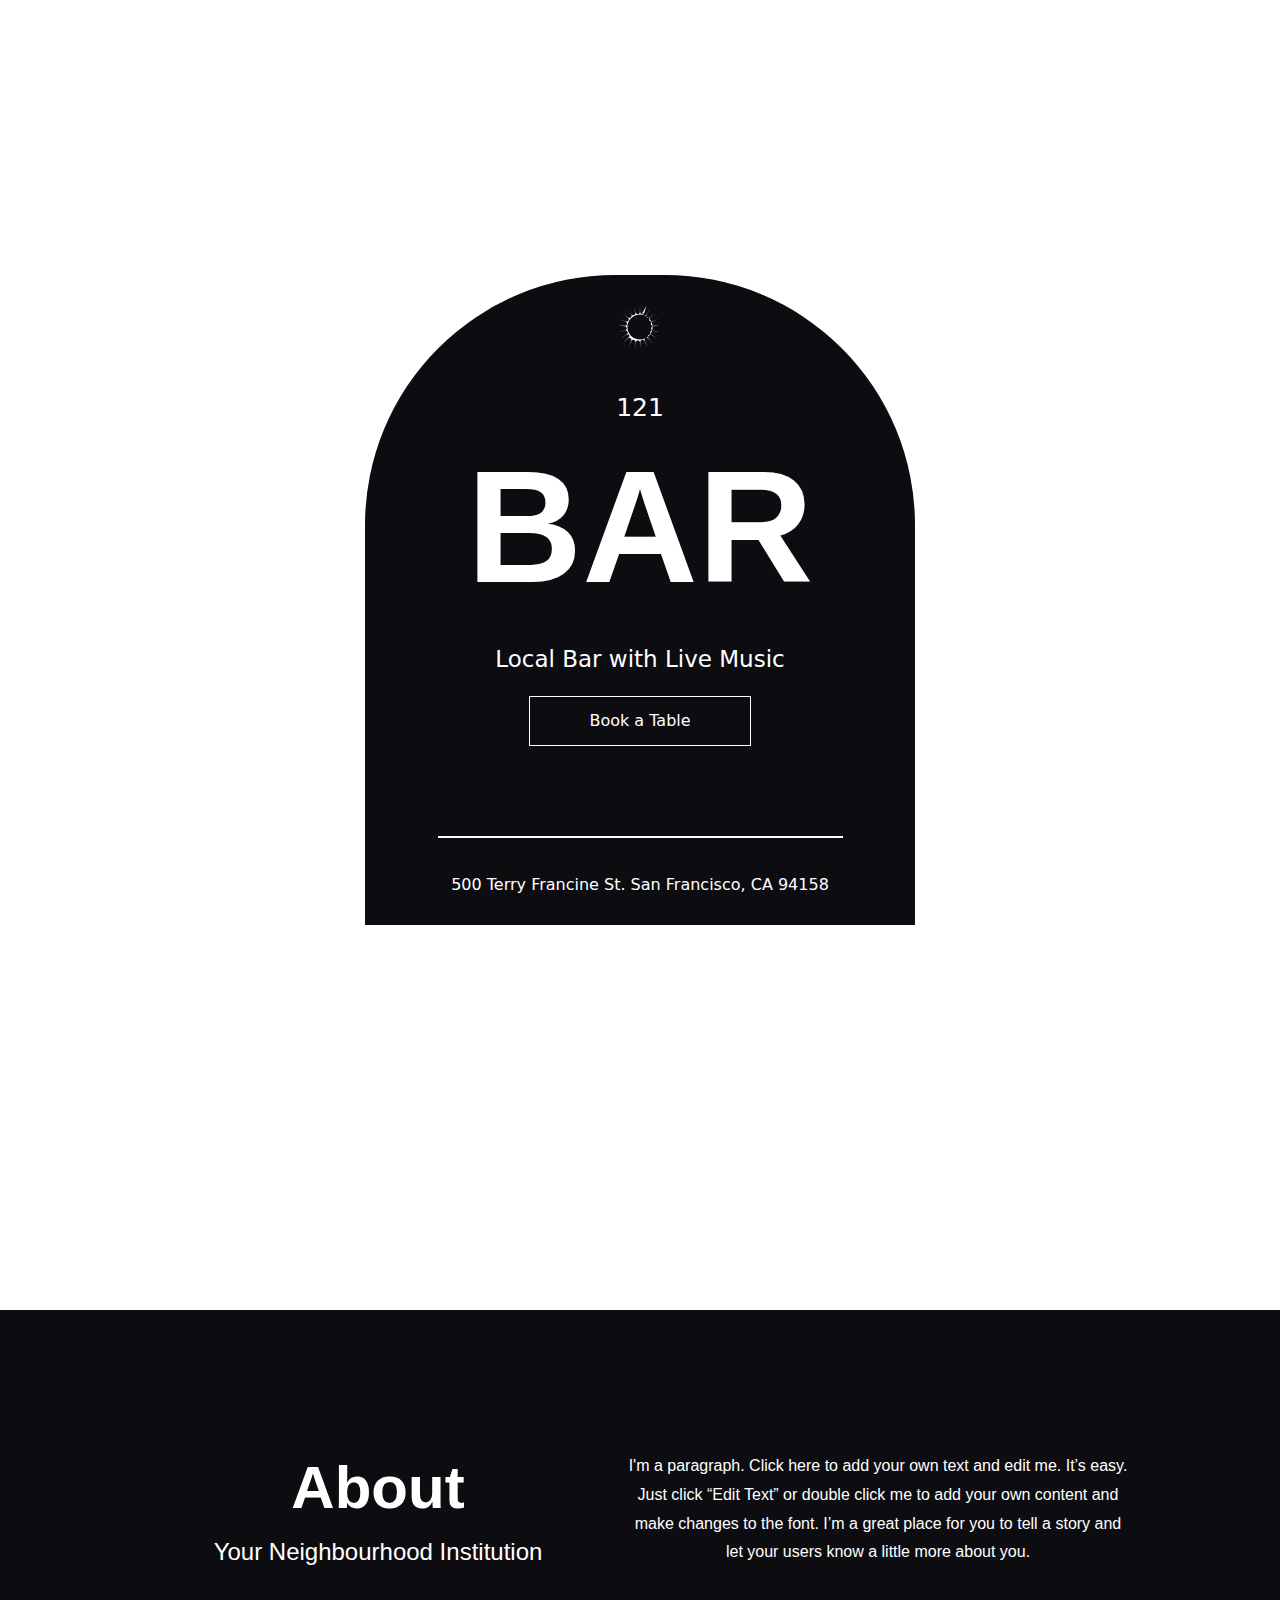
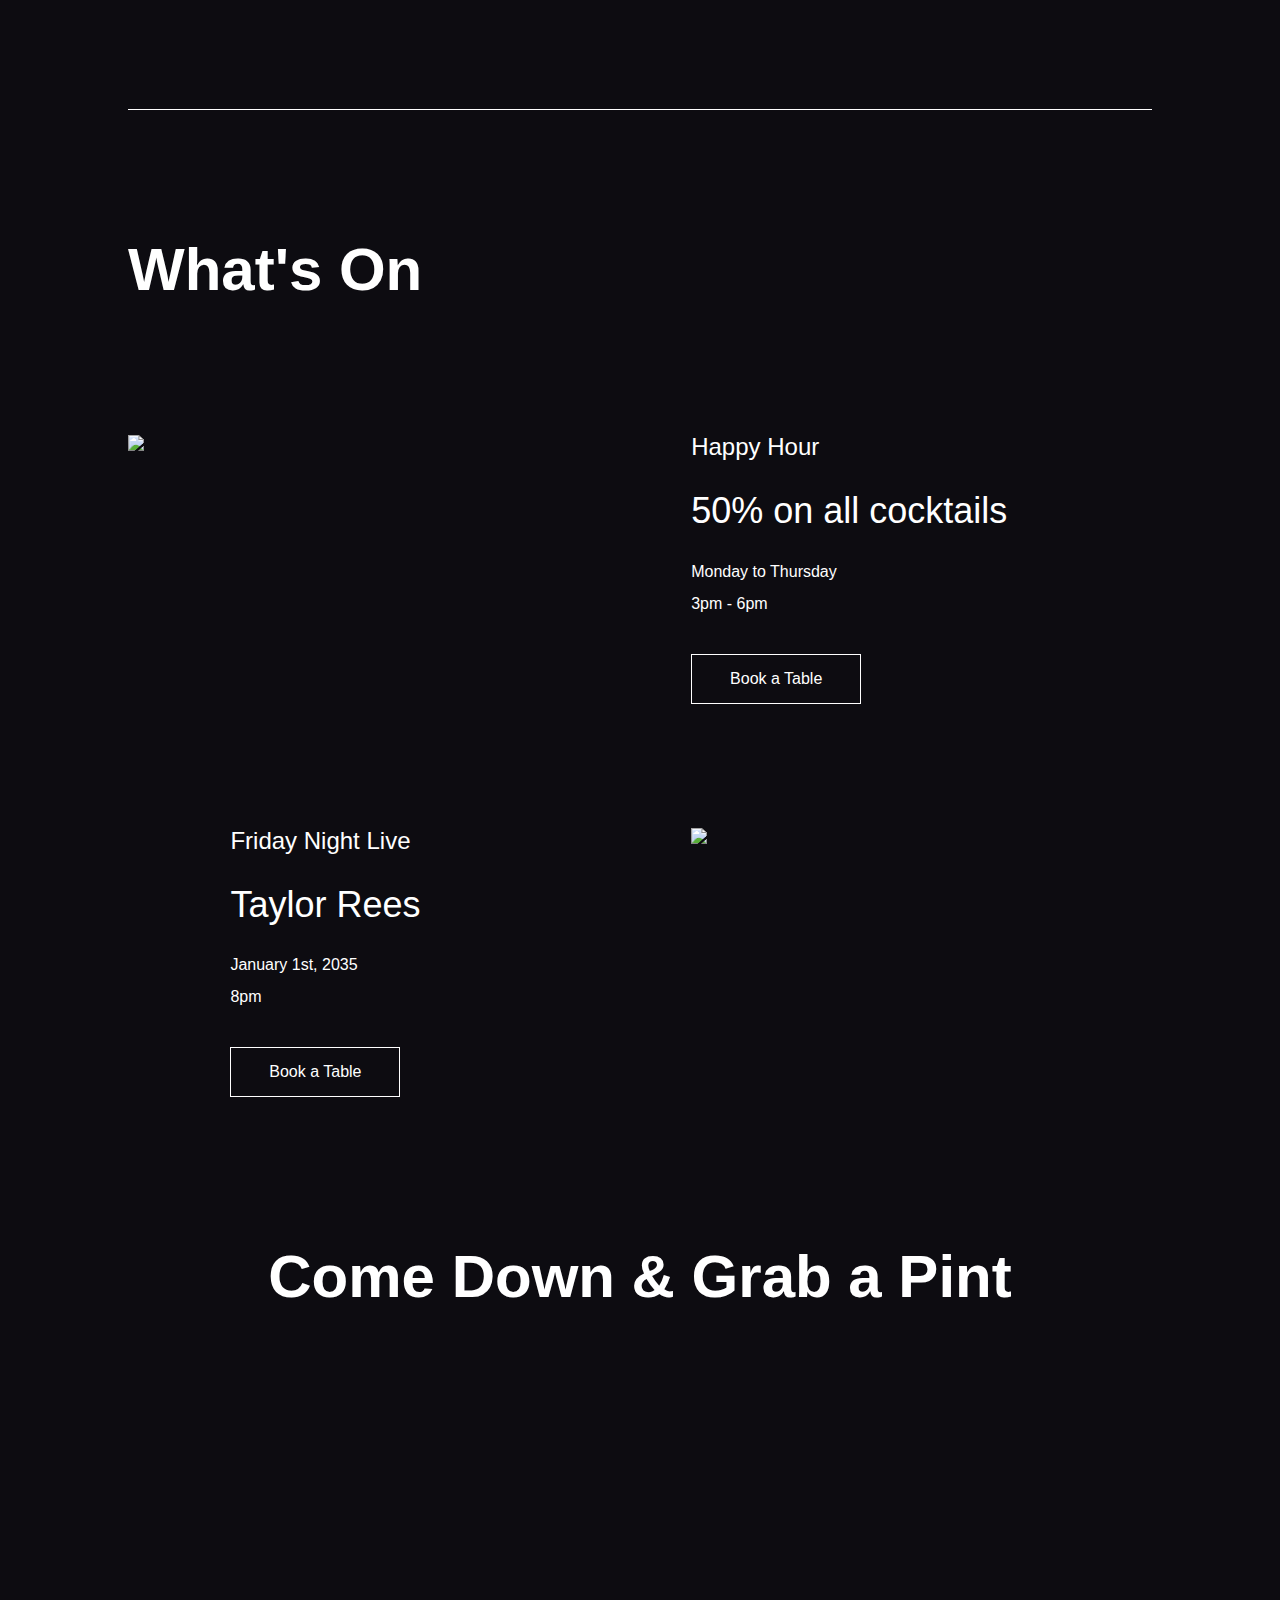
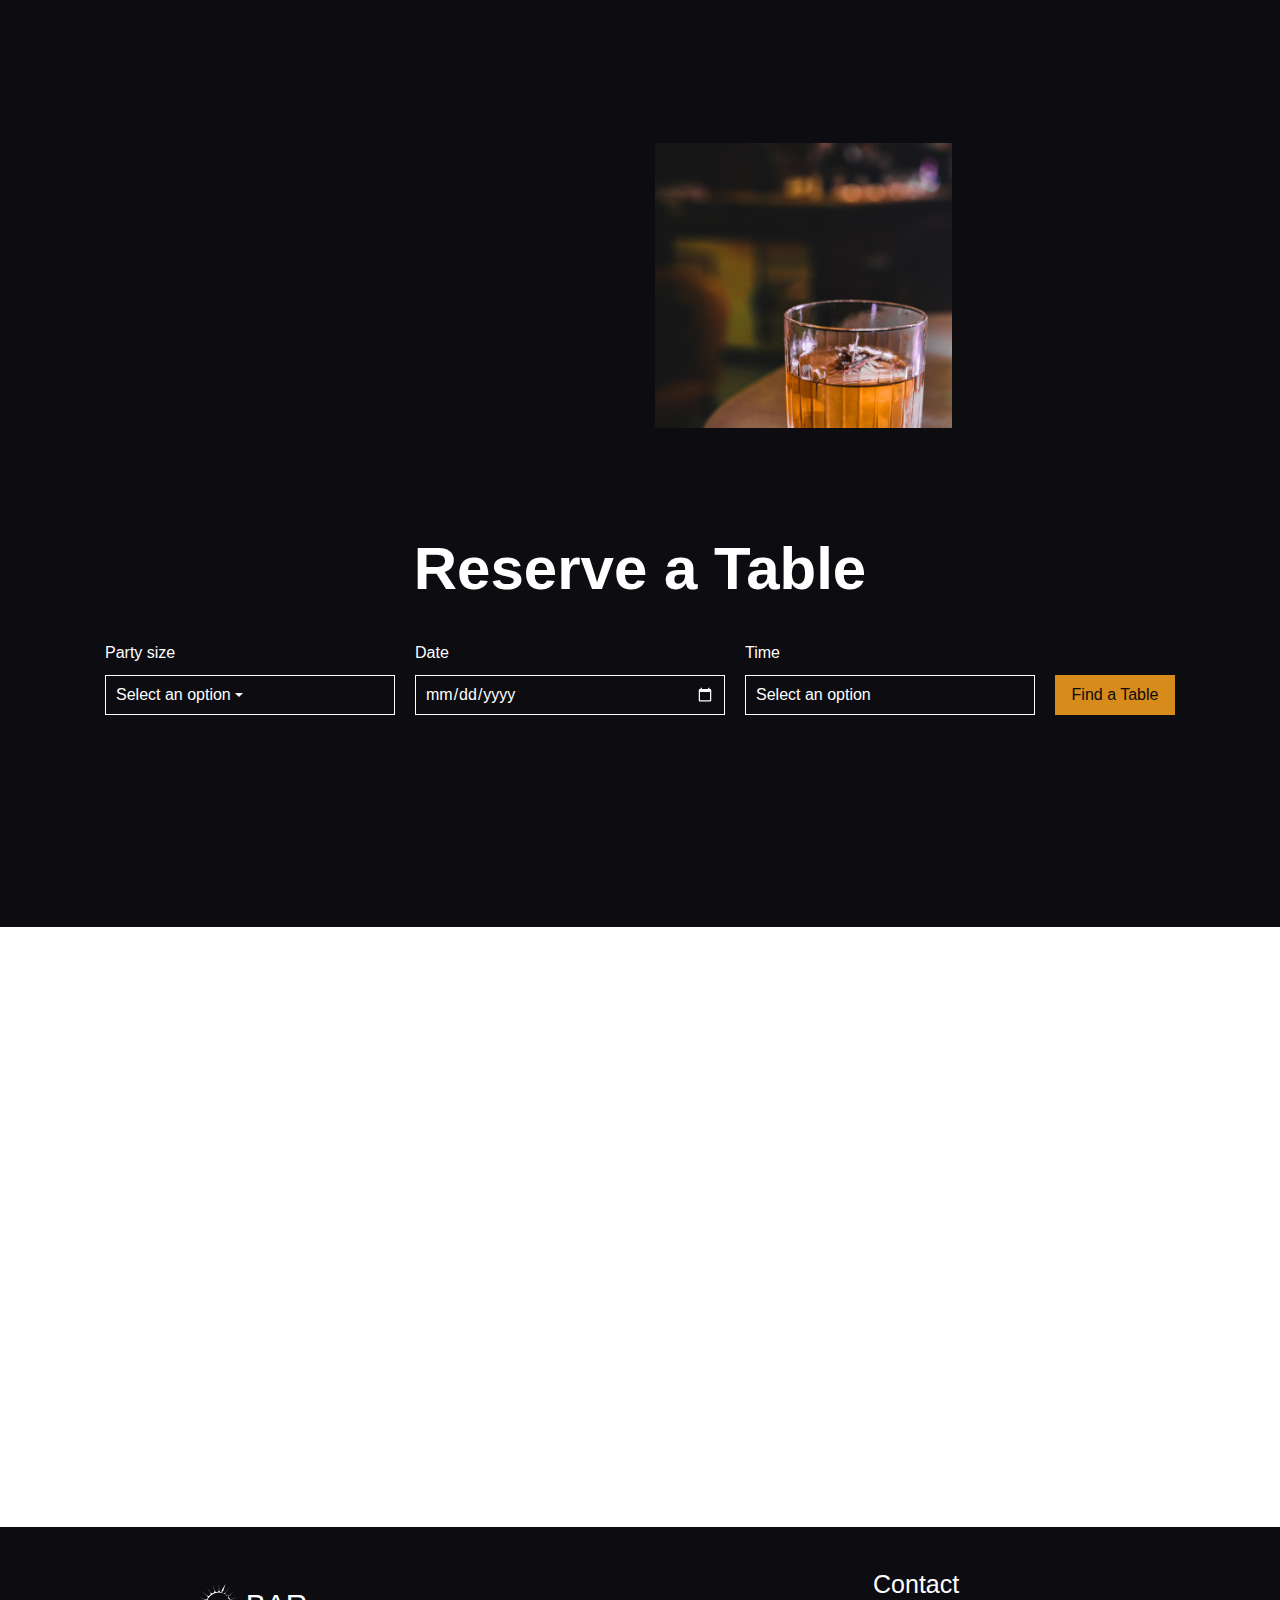
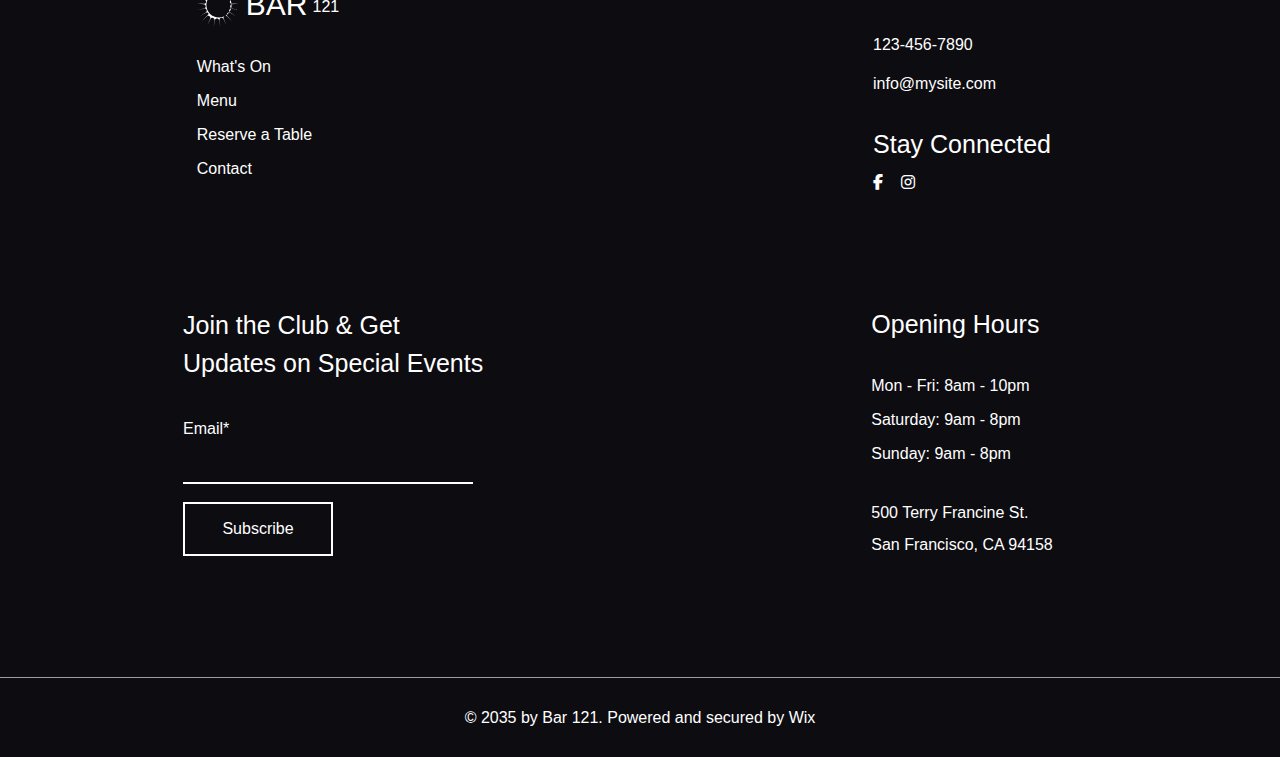
==== commit 583b5f46: "Update index.html" ====
--- a/index.html
+++ b/index.html
@@ -4,12 +4,12 @@
     <meta charset="UTF-8">
     <link rel="stylesheet" href="https://cdnjs.cloudflare.com/ajax/libs/leaflet/1.7.1/leaflet.css" />
     <link rel="stylesheet" href="https://cdn.jsdelivr.net/npm/flatpickr/dist/flatpickr.min.css">
-    <link rel="stylesheet" type="text/css" href="calendar.css">
+    <link rel="stylesheet" type="text/css" href="css/calendar.css">
     <link rel="stylesheet" href="https://cdnjs.cloudflare.com/ajax/libs/font-awesome/6.4.0/css/all.min.css">
     <meta http-equiv="X-UA-Compatible" content="IE=edge">
     <meta name="viewport" content="width=device-width, initial-scale=1.0">
     <link rel="stylesheet" href="https://cdn.jsdelivr.net/npm/bootstrap@4.3.1/dist/css/bootstrap.min.css" integrity="sha384-ggOyR0iXCbMQv3Xipma34MD+dH/1fQ784/j6cY/iJTQUOhcWr7x9JvoRxT2MZw1T" crossorigin="anonymous">
-    <link rel="stylesheet" href="bar.css">
+    <link rel="stylesheet" href="css/bar.css">
     <link rel="stylesheet" href="https://unpkg.com/leaflet@1.3.1/dist/leaflet.css" integrity="sha512-Rksm5RenBEKSKFjgI3a41vrjkw4EVPlJ3+OiI65vTjIdo9brlAacEuKOiQ5OFh7cOI1bkDwLqdLw3Zg0cRJAAQ==" crossorigin=""/>
     <script src="https://unpkg.com/leaflet@1.3.1/dist/leaflet.js" integrity="sha512-/Nsx9X4HebavoBvEBuyp3I7od5tA0UzAxs+j83KgC8PU0kgB4XiK4Lfe4y4cgBtaRJQEIFCW+oC506aPT2L1zw==" crossorigin=""></script>
     <title>Document</title>
@@ -139,7 +139,7 @@
             </div>
             <div class="whats-content">
                 <div class="event-1">
-                    <div class="event-1-img"><img class="event-img" src="event-1.png"></div>
+                    <div class="event-1-img"><img class="event-img" src="img/event-1.png"></div>
                     <div class="event-info">
                         <div class="event-container">
                             <div class="event-name">
@@ -161,7 +161,7 @@
                     </div>
                 </div>
                 <div class="event-2">
-                    <div class="event-2-img"><img class="event-img" src="event-2.png"></div>
+                    <div class="event-2-img"><img class="event-img" src="img/event-2.png"></div>
                     <div class="event-info">
                         <div class="event-container">
                             <div class="event-name">
@@ -466,4 +466,4 @@
       flatpickr("input[type=date]", {});
     </script>
 </body>
-</html>+</html>
--- a/css/calendar.css
+++ b/css/calendar.css
@@ -0,0 +1,797 @@
+.flatpickr-calendar {
+  background: transparent;
+  opacity: 0;
+  display: none;
+  text-align: center;
+  visibility: hidden;
+  padding: 0;
+  -webkit-animation: none;
+          animation: none;
+  direction: ltr;
+  border: 0;
+  font-size: 14px;
+  line-height: 24px;
+  border-radius: 5px;
+  position: absolute;
+  width: 307.875px;
+  -webkit-box-sizing: border-box;
+          box-sizing: border-box;
+  -ms-touch-action: manipulation;
+      touch-action: manipulation;
+  background: #000000;
+  -webkit-box-shadow: 1px 0 0 #18191e, -1px 0 0 #18191e, 0 1px 0 #18191e, 0 -1px 0 #18191e, 0 3px 13px rgba(0,0,0,0.08);
+          box-shadow: 1px 0 0 #18191e, -1px 0 0 #18191e, 0 1px 0 #18191e, 0 -1px 0 #18191e, 0 3px 13px rgba(0,0,0,0.08);
+}
+.flatpickr-calendar.open,
+.flatpickr-calendar.inline {
+  opacity: 1;
+  max-height: 640px;
+  visibility: visible;
+}
+.flatpickr-calendar.open {
+  display: inline-block;
+  z-index: 99999;
+}
+.flatpickr-calendar.animate.open {
+  -webkit-animation: fpFadeInDown 300ms cubic-bezier(0.23, 1, 0.32, 1);
+          animation: fpFadeInDown 300ms cubic-bezier(0.23, 1, 0.32, 1);
+}
+.flatpickr-calendar.inline {
+  display: block;
+  position: relative;
+  top: 2px;
+}
+.flatpickr-calendar.static {
+  position: absolute;
+  top: calc(100% + 2px);
+}
+.flatpickr-calendar.static.open {
+  z-index: 999;
+  display: block;
+}
+.flatpickr-calendar.multiMonth .flatpickr-days .dayContainer:nth-child(n+1) .flatpickr-day.inRange:nth-child(7n+7) {
+  -webkit-box-shadow: none !important;
+          box-shadow: none !important;
+}
+.flatpickr-calendar.multiMonth .flatpickr-days .dayContainer:nth-child(n+2) .flatpickr-day.inRange:nth-child(7n+1) {
+  -webkit-box-shadow: -2px 0 0 #e6e6e6, 5px 0 0 #e6e6e6;
+          box-shadow: -2px 0 0 #e6e6e6, 5px 0 0 #e6e6e6;
+}
+.flatpickr-calendar .hasWeeks .dayContainer,
+.flatpickr-calendar .hasTime .dayContainer {
+  border-bottom: 0;
+  border-bottom-right-radius: 0;
+  border-bottom-left-radius: 0;
+}
+.flatpickr-calendar .hasWeeks .dayContainer {
+  border-left: 0;
+}
+.flatpickr-calendar.hasTime .flatpickr-time {
+  height: 40px;
+  border-top: 1px solid #0d0e0f;
+}
+.flatpickr-calendar.noCalendar.hasTime .flatpickr-time {
+  height: auto;
+}
+.flatpickr-calendar:before,
+.flatpickr-calendar:after {
+  position: absolute;
+  display: block;
+  pointer-events: none;
+  border: solid transparent;
+  content: '';
+  height: 0;
+  width: 0;
+  left: 22px;
+}
+.flatpickr-calendar.rightMost:before,
+.flatpickr-calendar.arrowRight:before,
+.flatpickr-calendar.rightMost:after,
+.flatpickr-calendar.arrowRight:after {
+  left: auto;
+  right: 22px;
+}
+.flatpickr-calendar.arrowCenter:before,
+.flatpickr-calendar.arrowCenter:after {
+  left: 50%;
+  right: 50%;
+}
+.flatpickr-calendar:before {
+  border-width: 5px;
+  margin: 0 -5px;
+}
+.flatpickr-calendar:after {
+  border-width: 4px;
+  margin: 0 -4px;
+}
+.flatpickr-calendar.arrowTop:before,
+.flatpickr-calendar.arrowTop:after {
+  bottom: 100%;
+}
+.flatpickr-calendar.arrowTop:before {
+  border-bottom-color: #20222c;
+}
+.flatpickr-calendar.arrowTop:after {
+  border-bottom-color: #3f4458;
+}
+.flatpickr-calendar.arrowBottom:before,
+.flatpickr-calendar.arrowBottom:after {
+  top: 100%;
+}
+.flatpickr-calendar.arrowBottom:before {
+  border-top-color: #20222c;
+}
+.flatpickr-calendar.arrowBottom:after {
+  border-top-color: #3f4458;
+}
+.flatpickr-calendar:focus {
+  outline: 0;
+}
+.flatpickr-wrapper {
+  position: relative;
+  display: inline-block;
+}
+.flatpickr-months {
+  display: -webkit-box;
+  display: -webkit-flex;
+  display: -ms-flexbox;
+  display: flex;
+}
+.flatpickr-months .flatpickr-month {
+  background: #121317;
+  color: #fff;
+  fill: #fff;
+  height: 34px;
+  line-height: 1;
+  text-align: center;
+  position: relative;
+  -webkit-user-select: none;
+     -moz-user-select: none;
+      -ms-user-select: none;
+          user-select: none;
+  overflow: hidden;
+  -webkit-box-flex: 1;
+  -webkit-flex: 1;
+      -ms-flex: 1;
+          flex: 1;
+}
+.flatpickr-months .flatpickr-prev-month,
+.flatpickr-months .flatpickr-next-month {
+  -webkit-user-select: none;
+     -moz-user-select: none;
+      -ms-user-select: none;
+          user-select: none;
+  text-decoration: none;
+  cursor: pointer;
+  position: absolute;
+  top: 0;
+  height: 34px;
+  padding: 10px;
+  z-index: 3;
+  color: #fff;
+  fill: #fff;
+}
+.flatpickr-months .flatpickr-prev-month.flatpickr-disabled,
+.flatpickr-months .flatpickr-next-month.flatpickr-disabled {
+  display: none;
+}
+.flatpickr-months .flatpickr-prev-month i,
+.flatpickr-months .flatpickr-next-month i {
+  position: relative;
+}
+.flatpickr-months .flatpickr-prev-month.flatpickr-prev-month,
+.flatpickr-months .flatpickr-next-month.flatpickr-prev-month {
+/*
+      /*rtl:begin:ignore*/
+/*
+      */
+  left: 0;
+/*
+      /*rtl:end:ignore*/
+/*
+      */
+}
+/*
+      /*rtl:begin:ignore*/
+/*
+      /*rtl:end:ignore*/
+.flatpickr-months .flatpickr-prev-month.flatpickr-next-month,
+.flatpickr-months .flatpickr-next-month.flatpickr-next-month {
+/*
+      /*rtl:begin:ignore*/
+/*
+      */
+  right: 0;
+/*
+      /*rtl:end:ignore*/
+/*
+      */
+}
+/*
+      /*rtl:begin:ignore*/
+/*
+      /*rtl:end:ignore*/
+.flatpickr-months .flatpickr-prev-month:hover,
+.flatpickr-months .flatpickr-next-month:hover {
+  color: #eee;
+}
+.flatpickr-months .flatpickr-prev-month:hover svg,
+.flatpickr-months .flatpickr-next-month:hover svg {
+  fill: rgb(214, 139, 26);
+}
+.flatpickr-months .flatpickr-prev-month svg,
+.flatpickr-months .flatpickr-next-month svg {
+  width: 14px;
+  height: 14px;
+}
+.flatpickr-months .flatpickr-prev-month svg path,
+.flatpickr-months .flatpickr-next-month svg path {
+  -webkit-transition: fill 0.1s;
+  transition: fill 0.1s;
+  fill: inherit;
+}
+.numInputWrapper {
+  position: relative;
+  height: auto;
+}
+.numInputWrapper input,
+.numInputWrapper span {
+  display: inline-block;
+}
+.numInputWrapper input {
+  width: 100%;
+}
+.numInputWrapper input::-ms-clear {
+  display: none;
+}
+.numInputWrapper input::-webkit-outer-spin-button,
+.numInputWrapper input::-webkit-inner-spin-button {
+  margin: 0;
+  -webkit-appearance: none;
+}
+.numInputWrapper span {
+  position: absolute;
+  right: 0;
+  width: 14px;
+  padding: 0 4px 0 2px;
+  height: 50%;
+  line-height: 50%;
+  opacity: 0;
+  cursor: pointer;
+  border: 1px solid rgba(255,255,255,0.15);
+  -webkit-box-sizing: border-box;
+          box-sizing: border-box;
+}
+.numInputWrapper span:hover {
+  background: rgb(18, 17, 14);
+}
+.numInputWrapper span:active {
+  background: rgb(0, 0, 0);
+}
+.numInputWrapper span:after {
+  display: block;
+  content: "";
+  position: absolute;
+}
+.numInputWrapper span.arrowUp {
+  top: 0;
+  border-bottom: 0;
+}
+.numInputWrapper span.arrowUp:after {
+  border-left: 4px solid transparent;
+  border-right: 4px solid transparent;
+  border-bottom: 4px solid rgba(255,255,255,0.6);
+  top: 26%;
+}
+.numInputWrapper span.arrowDown {
+  top: 50%;
+}
+.numInputWrapper span.arrowDown:after {
+  border-left: 4px solid transparent;
+  border-right: 4px solid transparent;
+  border-top: 4px solid rgba(255,255,255,0.6);
+  top: 40%;
+}
+.numInputWrapper span svg {
+  width: inherit;
+  height: auto;
+}
+.numInputWrapper span svg path {
+  fill: rgba(255,255,255,0.5);
+}
+.numInputWrapper:hover {
+  background: rgb(0, 0, 0);
+}
+.numInputWrapper:hover span {
+  opacity: 1;
+}
+.flatpickr-current-month {
+  font-size: 135%;
+  line-height: inherit;
+  font-weight: 300;
+  color: inherit;
+  position: absolute;
+  width: 75%;
+  left: 12.5%;
+  padding: 7.48px 0 0 0;
+  line-height: 1;
+  height: 34px;
+  display: inline-block;
+  text-align: center;
+  -webkit-transform: translate3d(0px, 0px, 0px);
+          transform: translate3d(0px, 0px, 0px);
+}
+.flatpickr-current-month span.cur-month {
+  font-family: inherit;
+  font-weight: 700;
+  color: inherit;
+  display: inline-block;
+  margin-left: 0.5ch;
+  padding: 0;
+}
+.flatpickr-current-month span.cur-month:hover {
+  background: rgb(2, 1, 1);
+}
+.flatpickr-current-month .numInputWrapper {
+  width: 6ch;
+  width: 7ch\0;
+  display: inline-block;
+}
+.flatpickr-current-month .numInputWrapper span.arrowUp:after {
+  border-bottom-color: #fff;
+}
+.flatpickr-current-month .numInputWrapper span.arrowDown:after {
+  border-top-color: #fff;
+}
+.flatpickr-current-month input.cur-year {
+  background: transparent;
+  -webkit-box-sizing: border-box;
+          box-sizing: border-box;
+  color: inherit;
+  cursor: text;
+  padding: 0 0 0 0.5ch;
+  margin: 0;
+  display: inline-block;
+  font-size: inherit;
+  font-family: inherit;
+  font-weight: 300;
+  line-height: inherit;
+  height: auto;
+  border: 0;
+  border-radius: 0;
+  vertical-align: initial;
+  -webkit-appearance: textfield;
+  -moz-appearance: textfield;
+  appearance: textfield;
+}
+.flatpickr-current-month input.cur-year:focus {
+  outline: 0;
+}
+.flatpickr-current-month input.cur-year[disabled],
+.flatpickr-current-month input.cur-year[disabled]:hover {
+  font-size: 100%;
+  color: rgba(255,255,255,0.5);
+  background: transparent;
+  pointer-events: none;
+}
+.flatpickr-current-month .flatpickr-monthDropdown-months {
+  appearance: menulist;
+  background: #121317;
+  border: none;
+  border-radius: 0;
+  box-sizing: border-box;
+  color: inherit;
+  cursor: pointer;
+  font-size: inherit;
+  font-family: inherit;
+  font-weight: 300;
+  height: auto;
+  line-height: inherit;
+  margin: -1px 0 0 0;
+  outline: none;
+  padding: 0 0 0 0.5ch;
+  position: relative;
+  vertical-align: initial;
+  -webkit-box-sizing: border-box;
+  -webkit-appearance: menulist;
+  -moz-appearance: menulist;
+  width: auto;
+}
+.flatpickr-current-month .flatpickr-monthDropdown-months:focus,
+.flatpickr-current-month .flatpickr-monthDropdown-months:active {
+  outline: none;
+}
+.flatpickr-current-month .flatpickr-monthDropdown-months:hover {
+  background: #121317;
+}
+
+.flatpickr-current-month .flatpickr-monthDropdown-months .flatpickr-monthDropdown-month {
+  background-color: #121317;
+  outline: none;
+  padding: 0;
+}
+.flatpickr-weekdays {
+  background: transparent;
+  text-align: center;
+  overflow: hidden;
+  width: 100%;
+  display: -webkit-box;
+  display: -webkit-flex;
+  display: -ms-flexbox;
+  display: flex;
+  -webkit-box-align: center;
+  -webkit-align-items: center;
+      -ms-flex-align: center;
+          align-items: center;
+  height: 28px;
+}
+.flatpickr-weekdays .flatpickr-weekdaycontainer {
+  display: -webkit-box;
+  display: -webkit-flex;
+  display: -ms-flexbox;
+  display: flex;
+  -webkit-box-flex: 1;
+  -webkit-flex: 1;
+      -ms-flex: 1;
+          flex: 1;
+}
+span.flatpickr-weekday {
+  cursor: default;
+  font-size: 90%;
+  background: #000000;
+  color: #fff;
+  line-height: 1;
+  margin: 0;
+  text-align: center;
+  display: block;
+  -webkit-box-flex: 1;
+  -webkit-flex: 1;
+      -ms-flex: 1;
+          flex: 1;
+  font-weight: bolder;
+}
+.dayContainer,
+.flatpickr-weeks {
+  padding: 1px 0 0 0;
+}
+.flatpickr-days {
+  position: relative;
+  overflow: hidden;
+  display: -webkit-box;
+  display: -webkit-flex;
+  display: -ms-flexbox;
+  display: flex;
+  -webkit-box-align: start;
+  -webkit-align-items: flex-start;
+      -ms-flex-align: start;
+          align-items: flex-start;
+  width: 307.875px;
+}
+.flatpickr-days:focus {
+  outline: 0;
+}
+.dayContainer {
+  padding: 0;
+  outline: 0;
+  text-align: left;
+  width: 307.875px;
+  min-width: 307.875px;
+  max-width: 307.875px;
+  -webkit-box-sizing: border-box;
+          box-sizing: border-box;
+  display: inline-block;
+  display: -ms-flexbox;
+  display: -webkit-box;
+  display: -webkit-flex;
+  display: flex;
+  -webkit-flex-wrap: wrap;
+          flex-wrap: wrap;
+  -ms-flex-wrap: wrap;
+  -ms-flex-pack: justify;
+  -webkit-justify-content: space-around;
+          justify-content: space-around;
+  -webkit-transform: translate3d(0px, 0px, 0px);
+          transform: translate3d(0px, 0px, 0px);
+  opacity: 1;
+}
+.dayContainer + .dayContainer {
+  -webkit-box-shadow: -1px 0 0 #20222c;
+          box-shadow: -1px 0 0 #20222c;
+}
+.flatpickr-day {
+  background: none;
+  border: 1px solid transparent;
+  border-radius: 150px;
+  -webkit-box-sizing: border-box;
+          box-sizing: border-box;
+  color: rgba(255,255,255,0.95);
+  cursor: pointer;
+  font-weight: 400;
+  width: 14.2857143%;
+  -webkit-flex-basis: 14.2857143%;
+      -ms-flex-preferred-size: 14.2857143%;
+          flex-basis: 14.2857143%;
+  max-width: 39px;
+  height: 39px;
+  line-height: 39px;
+  margin: 0;
+  display: inline-block;
+  position: relative;
+  -webkit-box-pack: center;
+  -webkit-justify-content: center;
+      -ms-flex-pack: center;
+          justify-content: center;
+  text-align: center;
+}
+.flatpickr-day.inRange,
+.flatpickr-day.prevMonthDay.inRange,
+.flatpickr-day.nextMonthDay.inRange,
+.flatpickr-day.today.inRange,
+.flatpickr-day.prevMonthDay.today.inRange,
+.flatpickr-day.nextMonthDay.today.inRange,
+.flatpickr-day:hover,
+.flatpickr-day.prevMonthDay:hover,
+.flatpickr-day.nextMonthDay:hover,
+.flatpickr-day:focus,
+.flatpickr-day.prevMonthDay:focus,
+.flatpickr-day.nextMonthDay:focus {
+  cursor: pointer;
+  outline: 0;
+  background: #121317;
+  border-color: #161820;
+}
+.flatpickr-day.today {
+  border-color: #eee;
+}
+.flatpickr-day.today:hover,
+.flatpickr-day.today:focus {
+  border-color: #eee;
+  background: #eee;
+  color: #3f4458;
+}
+.flatpickr-day.selected,
+.flatpickr-day.startRange,
+.flatpickr-day.endRange,
+.flatpickr-day.selected.inRange,
+.flatpickr-day.startRange.inRange,
+.flatpickr-day.endRange.inRange,
+.flatpickr-day.selected:focus,
+.flatpickr-day.startRange:focus,
+.flatpickr-day.endRange:focus,
+.flatpickr-day.selected:hover,
+.flatpickr-day.startRange:hover,
+.flatpickr-day.endRange:hover,
+.flatpickr-day.selected.prevMonthDay,
+.flatpickr-day.startRange.prevMonthDay,
+.flatpickr-day.endRange.prevMonthDay,
+.flatpickr-day.selected.nextMonthDay,
+.flatpickr-day.startRange.nextMonthDay,
+.flatpickr-day.endRange.nextMonthDay {
+  background: rgb(214, 139, 26);
+  -webkit-box-shadow: none;
+          box-shadow: none;
+  color: #fff;
+  border-color: rgb(214, 139, 26);
+}
+.flatpickr-day.selected.startRange,
+.flatpickr-day.startRange.startRange,
+.flatpickr-day.endRange.startRange {
+  border-radius: 50px 0 0 50px;
+}
+.flatpickr-day.selected.endRange,
+.flatpickr-day.startRange.endRange,
+.flatpickr-day.endRange.endRange {
+  border-radius: 0 50px 50px 0;
+}
+.flatpickr-day.selected.startRange + .endRange:not(:nth-child(7n+1)),
+.flatpickr-day.startRange.startRange + .endRange:not(:nth-child(7n+1)),
+.flatpickr-day.endRange.startRange + .endRange:not(:nth-child(7n+1)) {
+  -webkit-box-shadow: -10px 0 0 rgb(214, 139, 26);
+          box-shadow: -10px 0 0 rgb(214, 139, 26);
+}
+.flatpickr-day.selected.startRange.endRange,
+.flatpickr-day.startRange.startRange.endRange,
+.flatpickr-day.endRange.startRange.endRange {
+  border-radius: 50px;
+}
+.flatpickr-day.inRange {
+  border-radius: 0;
+  -webkit-box-shadow: -5px 0 0 #646c8c, 5px 0 0 #646c8c;
+          box-shadow: -5px 0 0 #646c8c, 5px 0 0 #646c8c;
+}
+.flatpickr-day.flatpickr-disabled,
+.flatpickr-day.flatpickr-disabled:hover,
+.flatpickr-day.prevMonthDay,
+.flatpickr-day.nextMonthDay,
+.flatpickr-day.notAllowed,
+.flatpickr-day.notAllowed.prevMonthDay,
+.flatpickr-day.notAllowed.nextMonthDay {
+  color: rgba(255,255,255,0.3);
+  background: transparent;
+  border-color: transparent;
+  cursor: default;
+}
+.flatpickr-day.flatpickr-disabled,
+.flatpickr-day.flatpickr-disabled:hover {
+  cursor: not-allowed;
+  color: rgba(255,255,255,0.1);
+}
+.flatpickr-day.week.selected {
+  border-radius: 0;
+  -webkit-box-shadow: -5px 0 0 #121212, 5px 0 0 #121212;
+          box-shadow: -5px 0 0 #121212, 5px 0 0 #121212;
+}
+.flatpickr-day.hidden {
+  visibility: hidden;
+}
+.rangeMode .flatpickr-day {
+  margin-top: 1px;
+}
+.flatpickr-weekwrapper {
+  float: left;
+}
+.flatpickr-weekwrapper .flatpickr-weeks {
+  padding: 0 12px;
+  -webkit-box-shadow: 1px 0 0 #20222c;
+          box-shadow: 1px 0 0 #000000;
+}
+.flatpickr-weekwrapper .flatpickr-weekday {
+  float: none;
+  width: 100%;
+  line-height: 28px;
+}
+.flatpickr-weekwrapper span.flatpickr-day,
+.flatpickr-weekwrapper span.flatpickr-day:hover {
+  display: block;
+  width: 100%;
+  max-width: none;
+  color: rgba(255,255,255,0.3);
+  background: transparent;
+  cursor: default;
+  border: none;
+}
+.flatpickr-innerContainer {
+  display: block;
+  display: -webkit-box;
+  display: -webkit-flex;
+  display: -ms-flexbox;
+  display: flex;
+  -webkit-box-sizing: border-box;
+          box-sizing: border-box;
+  overflow: hidden;
+}
+.flatpickr-rContainer {
+  display: inline-block;
+  padding: 0;
+  -webkit-box-sizing: border-box;
+          box-sizing: border-box;
+}
+.flatpickr-time {
+  text-align: center;
+  outline: 0;
+  display: block;
+  height: 0;
+  line-height: 40px;
+  max-height: 40px;
+  -webkit-box-sizing: border-box;
+          box-sizing: border-box;
+  overflow: hidden;
+  display: -webkit-box;
+  display: -webkit-flex;
+  display: -ms-flexbox;
+  display: flex;
+}
+.flatpickr-time:after {
+  content: "";
+  display: table;
+  clear: both;
+}
+.flatpickr-time .numInputWrapper {
+  -webkit-box-flex: 1;
+  -webkit-flex: 1;
+      -ms-flex: 1;
+          flex: 1;
+  width: 40%;
+  height: 40px;
+  float: left;
+}
+.flatpickr-time .numInputWrapper span.arrowUp:after {
+  border-bottom-color: rgba(255,255,255,0.95);
+}
+.flatpickr-time .numInputWrapper span.arrowDown:after {
+  border-top-color: rgba(255,255,255,0.95);
+}
+.flatpickr-time.hasSeconds .numInputWrapper {
+  width: 26%;
+}
+.flatpickr-time.time24hr .numInputWrapper {
+  width: 49%;
+}
+.flatpickr-time input {
+  background: transparent;
+  -webkit-box-shadow: none;
+          box-shadow: none;
+  border: 0;
+  border-radius: 0;
+  text-align: center;
+  margin: 0;
+  padding: 0;
+  height: inherit;
+  line-height: inherit;
+  color: rgba(255,255,255,0.95);
+  font-size: 14px;
+  position: relative;
+  -webkit-box-sizing: border-box;
+          box-sizing: border-box;
+  -webkit-appearance: textfield;
+  -moz-appearance: textfield;
+  appearance: textfield;
+}
+.flatpickr-time input.flatpickr-hour {
+  font-weight: bold;
+}
+.flatpickr-time input.flatpickr-minute,
+.flatpickr-time input.flatpickr-second {
+  font-weight: 400;
+}
+.flatpickr-time input:focus {
+  outline: 0;
+  border: 0;
+}
+.flatpickr-time .flatpickr-time-separator,
+.flatpickr-time .flatpickr-am-pm {
+  height: inherit;
+  float: left;
+  line-height: inherit;
+  color: rgba(255,255,255,0.95);
+  font-weight: bold;
+  width: 2%;
+  -webkit-user-select: none;
+     -moz-user-select: none;
+      -ms-user-select: none;
+          user-select: none;
+  -webkit-align-self: center;
+      -ms-flex-item-align: center;
+          align-self: center;
+}
+.flatpickr-time .flatpickr-am-pm {
+  outline: 0;
+  width: 18%;
+  cursor: pointer;
+  text-align: center;
+  font-weight: 400;
+}
+.flatpickr-time input:hover,
+.flatpickr-time .flatpickr-am-pm:hover,
+.flatpickr-time input:focus,
+.flatpickr-time .flatpickr-am-pm:focus {
+  background: #6a7395;
+}
+.flatpickr-input[readonly] {
+  cursor: pointer;
+}
+@-webkit-keyframes fpFadeInDown {
+  from {
+    opacity: 0;
+    -webkit-transform: translate3d(0, -20px, 0);
+            transform: translate3d(0, -20px, 0);
+  }
+  to {
+    opacity: 1;
+    -webkit-transform: translate3d(0, 0, 0);
+            transform: translate3d(0, 0, 0);
+  }
+}
+@keyframes fpFadeInDown {
+  from {
+    opacity: 0;
+    -webkit-transform: translate3d(0, -20px, 0);
+            transform: translate3d(0, -20px, 0);
+  }
+  to {
+    opacity: 1;
+    -webkit-transform: translate3d(0, 0, 0);
+            transform: translate3d(0, 0, 0);
+  }
+}
+
--- a/css/bar.css
+++ b/css/bar.css
@@ -0,0 +1,1155 @@
+* {
+    margin: 0;
+    padding:0;
+}
+
+header {
+    background-image: url(../img/bg.png);
+    background-size: cover;
+    height: 1310px;
+    background-attachment: fixed;
+}
+
+.nav {
+    height: 100px;
+    display: flex;
+    justify-content: center;
+    align-items: center;
+}
+
+.nav-container {
+    width: 92%;
+    height: 100px;
+    display: flex;
+    align-items: center;
+    justify-content: space-between;
+}
+
+.left {
+    color: white;
+    display: flex;
+    align-items: center;
+    gap: 10px;
+    height: 50px;
+}
+
+.bar {
+    font-family: arial;
+    font-size: 30px;
+    line-height: 30px;;
+}
+
+.num {
+    align-self: flex-end;
+    font-family: arial;
+    font-size: 18px;
+}
+
+.name {
+    display: flex;
+    gap: 10px;;
+}
+
+.right {
+    display: flex;
+    color: white;
+    font-family: system-ui, -apple-system, BlinkMacSystemFont, 'Segoe UI', Roboto, Oxygen, Ubuntu, Cantarell, 'Open Sans', 'Helvetica Neue', sans-serif;
+    font-size: 17px;
+    gap: 60px;;
+    align-items: center;
+}
+
+.nav-item {
+    color: white;
+    transition: .3s;
+}
+
+.nav-item:hover {
+    color: rgb(214, 139, 26);
+}
+
+.oleg {
+    width: 550px;
+    height: 650px;
+    background-color: #0d0c11;
+    border-top-left-radius: 250px;
+    border-top-right-radius: 250px;
+    display: flex;
+    flex-direction: column;
+    align-items: center;
+    justify-content: start;
+    padding-top: 30px;
+    row-gap: 40px;
+    color: white;
+}
+
+.main {
+    display: flex;
+    justify-content: center;
+    align-items: center;
+    width: 100%;
+    height: 1000px;
+}
+
+.main-content {
+    display: flex;
+    flex-direction: column;
+    row-gap: 20px;
+    align-items: center;
+    font-family: system-ui, -apple-system, BlinkMacSystemFont, 'Segoe UI', Roboto, Oxygen, Ubuntu, Cantarell, 'Open Sans', 'Helvetica Neue', sans-serif;
+}
+
+.main-num {
+    font-size: 25px;
+}
+
+.header {
+    font: normal normal bold 160px/1em syne, sans-serif;
+
+}
+
+.sub {
+    font-family: system-ui, -apple-system, BlinkMacSystemFont, 'Segoe UI', Roboto, Oxygen, Ubuntu, Cantarell, 'Open Sans', 'Helvetica Neue', sans-serif;
+    font-size: 23px;
+    padding-top: 15px;
+}
+
+.main-link {
+    width: 55%;
+    background-color: transparent;
+    border: 1.5px solid white;
+    height: 50px;
+    display: flex;
+    justify-content: center;
+    align-items: center;
+    color: white;
+    text-decoration: none;
+}
+
+.main-line {
+    width: 405px;
+    height: 1.5px;
+    background-color: white;
+    margin-top: 70px;
+}
+
+.address {
+    padding-top: 15px;
+}
+
+.about {
+    height: 400px;
+    background-color: #0d0c11;
+    color: white;
+    display: flex;
+    justify-content: center;
+    align-items: start;
+}
+
+.about-container {
+    width: 80%;
+    display: flex;
+    justify-content: start;
+    height: 400px;
+    align-items: center;
+    border-bottom: 1.5px solid white;
+}
+
+.about-head {
+    width: 500px;
+}
+
+.about-sub {
+    font: normal normal normal 24px/1.8em avenir-lt-w01_35-light1475496,avenir-lt-w05_35-light,sans-serif;;
+}
+
+.about-header {
+    font:  normal normal bold 60px/1.4em syne,sans-serif;
+}
+
+.about-text {
+    width: 500px;
+    font: normal normal normal 16px/1.8em avenir-lt-w01_35-light1475496,avenir-lt-w05_35-light,sans-serif;;
+}
+
+.event-1-img {
+    width: 50%;
+}
+
+.event-2-img {
+    width: 50%;
+}
+
+.event-img {
+   width: clamp(80%, 100%, 100%);
+}
+
+.whats-on {
+    display: flex;
+    justify-content: center;
+    align-items: center;
+    background-color: #0d0c11;
+}
+
+.whats-container {
+    width: 80%;
+}
+
+.whats-head {
+    color: white;
+    height: 320px;
+    display: flex;
+    align-items: center;
+    font:  normal normal bold 60px/1.4em syne,sans-serif;
+}
+
+
+
+.whats-content {
+    display: flex;
+    flex-direction: column;
+    row-gap: 120px;
+}
+
+.event-1 {
+    display: flex;
+    flex-direction: row;
+}
+
+.event-2 {
+    display: flex;
+    flex-direction: row-reverse;
+}
+
+.event-info {
+    width: 50%;
+    display: flex;
+    align-items: center;
+    color: white;
+    margin-left: 10%;
+}
+
+.event-name {
+    font: normal normal normal 24px/1.4em syne,sans-serif;
+}
+
+.event-discount {
+    display: flex;
+    align-items: center;
+    height: 80px;
+    font: normal normal normal 36px/1.4em syne,sans-serif;
+}
+
+.event-button {
+    height: 80px;
+    display: flex;
+    align-items: end;
+}
+
+.event-container {
+    display: flex;
+    flex-direction: column;
+    row-gap: 8px;
+}
+
+.event-2-container {
+    display: flex;
+    flex-direction: column;
+    row-gap: 8px;
+}
+
+.event-link {
+    width: 170px;
+    background-color: transparent;
+    border: 1.5px solid white;
+    height: 50px;
+    display: flex;
+    justify-content: center;
+    align-items: center;
+    color: white;
+    text-decoration: none;
+}
+
+a:hover {
+    color: white;
+    text-decoration: none;
+}
+
+.media {
+    height: 1000px;
+    width: 100%;
+    background-color: #0d0c11;
+    display: flex;
+    flex-direction: column;
+}
+
+.media-head {
+    width: 100%;
+    height: 300px;
+    display: flex;
+    justify-content: center;
+    align-items: center;
+}
+
+.media-header {
+    color: white;
+    display: flex;
+    align-items: center;
+    font:  normal normal bold 60px/1.4em syne,sans-serif;
+}
+
+.media-content {
+    width: 100%;
+    display: flex;
+}
+
+.left-media {
+    display: flex;
+    justify-content: center;
+    width: 100%;
+    padding-right:0;
+}
+
+.img-grid {
+    width: 100%;
+    display: grid;
+    grid-template-columns: repeat(2, 1fr);
+    grid-gap: 1rem;
+}
+
+.right-media {
+    width: 100%;
+}
+
+.img-big {
+    width: 100%;
+    background-image: url(../img/img-big.png);
+    height: 600px;
+    background-size: cover;
+    transition: .3s;
+    z-index: 2;
+}
+
+.img1 {
+    background-image: url(../img/1.png);
+    width: 100%;
+    height: 300px;
+    background-size: cover;
+    transition: .3s;
+    background-position: center;
+}
+
+.img2 {
+    background-image: url(../img/2.png);
+    width: 100%;
+    height: 300px;
+    background-size: cover;
+    transition: .3s;
+}
+
+.img3 {
+    background-image: url(../img/3.png);
+    width: 100%;
+    height: 285px;
+    background-size: cover;
+    transition: .3s;
+    
+}
+
+.img4 {
+    background-image: url(../img/4.png);
+    width: 100%;
+    height: 285px;
+    background-size: cover;
+    transition: .3s;
+}
+
+.img-grid {
+    transition: 3s;
+}
+
+.img1:hover{
+    transform: scale(1.1);
+    z-index: 3;
+}
+
+.img2:hover{
+    transform: scale(1.1);
+    z-index: 3;
+}
+
+.img3:hover{
+    transform: scale(1.1);
+    z-index: 3;
+}
+
+.img4:hover{
+    transform: scale(1.1);
+    z-index: 3;
+}
+
+.img-big:hover {
+    transform: scale(1.05);
+}
+
+.reserve {
+    height: 400px;
+    background-color: #0d0c11;
+}
+
+.reserve-value {
+    color: white;
+}
+
+.reserve-head {
+    display: flex;
+    justify-content: center;
+    align-items: center;
+    font:  normal normal bold 60px/1.4em syne,sans-serif;
+    color: white;
+}
+
+.reserve-main {
+    width: 100%;
+    display: flex;
+    flex-direction: row;
+    gap: 20px;
+    padding-top: 30px;
+    align-items: center;
+    justify-content: center;
+}
+
+
+.reserve-link {
+    align-self: flex-end;
+    width: 120px;
+    height: 40px;
+    background: rgb(214, 139, 26);
+    color:#0d0c11;
+    display: flex;
+    justify-content: center;
+    align-items: center;
+    text-decoration: none;
+}
+
+input  {
+    background-color: transparent;
+    color: white;
+    width: 290px;
+    height: 30px;
+    border: none;
+}
+
+input[type="date"]::-webkit-calendar-picker-indicator {
+    padding-left: 10px;
+    filter: invert(1);
+    
+}
+
+.input-container {
+    width: 310px;
+    height: 40px;
+    display: flex;
+    justify-content: center;
+    align-items: center;
+    background-color: transparent;
+    border: 1.5px solid white;
+}
+
+input:focus {
+    outline: none;
+}
+
+.date {
+    display: flex;
+    flex-direction: column;
+    row-gap: 10px;
+}
+
+.time {
+    display: flex;
+    flex-direction: column;
+    row-gap: 10px;
+}
+
+.size {
+    display: flex;
+    flex-direction: column;
+    row-gap: 10px;
+}
+
+
+
+#mapDiv {
+    height: 600px;
+    width: 100%;
+    z-index: 1;
+}
+
+.dropdown {
+    position: relative;
+    display: inline-block;
+  }
+  
+  .dropdown-toggle {
+    width:290px;
+    padding: 10px;
+    background-color: transparent;
+    border: 1.5px solid white;
+    color: white;
+    cursor: pointer;
+    height: 40px;
+    display: flex;
+    align-items: center;
+    z-index: 3;
+  }
+  
+  .dropdown-menu {
+    z-index: 999;
+    display: none;
+    position: absolute;
+    background-color:#0d0c11;
+    border: 1px solid #ccc;
+    padding: 10px;
+    max-height: 350px; /* Set a maximum height for the dropdown menu */
+    overflow-y: auto;
+    overflow-x: hidden;
+  }
+  
+  .dropdown-option {
+    padding: 5px;
+    cursor: pointer;
+    color: white;
+    width: 268px;
+    height: 43px;
+    display: flex;
+    align-items: center;
+  }
+  
+  .dropdown-option:hover {
+    background-color: #2a2828;
+  }
+  
+
+  .dropdown2 {
+    z-index: 99;
+    position: relative;
+    display: inline-block;
+  }
+  
+  .dropdown-toggle2 {
+    z-index: -1;
+    width:290px;
+    padding: 10px;
+    background-color: transparent;
+    border: 1.5px solid white;
+    color: white;
+    cursor: pointer;
+    height: 40px;
+    display: flex;
+    align-items: center;
+  }
+  
+  .dropdown-menu2 {
+    z-index: 99;
+    display: none;
+    position: absolute;
+    background-color:#0d0c11;
+    border: 1px solid #ccc;
+    padding: 10px;
+    max-height: 350px; /* Set a maximum height for the dropdown menu */
+    overflow-y: auto;
+    overflow-x: hidden
+  }
+  
+  .dropdown-option2 {
+    z-index: -1;
+    padding: 5px;
+    cursor: pointer;
+    color: white;
+    width: 268px;
+    height: 43px;
+    display: flex;
+    align-items: center;
+  }
+  
+  .dropdown-option2:hover {
+    background-color: #2a2828;
+  }
+  
+
+footer {
+    background-color: #0d0c11;
+}
+
+.license {
+    display: flex;
+    justify-content: center;
+    align-items: center;
+    height: 80px;
+    border-top: 1.5px solid rgba(255,255,255,0.6);
+    color: white;
+} 
+
+.footer-logo {
+    color: white;
+    height: 60px;
+    display: flex;
+    align-items: center;
+    gap: 5px;
+}
+
+.footer-logo span {
+    font-size: 30px;
+    font-family: Arial, Helvetica, sans-serif;
+}
+
+.footer-logo p {
+    align-self: flex-end;
+}
+
+.menus {
+    display: flex;
+    justify-content: center;
+    gap: 250px;
+    height: 450px;
+    align-items: start;
+}
+
+.menu-1, .menu-2, .menu-3, .menu-4 {
+    display: flex;
+    flex-direction: column;
+    color: white;
+    row-gap: 20px;
+    position: relative;
+    top: 90px;
+}
+
+.menu-1 {
+    row-gap: 20px;
+}
+
+.footer-links {
+    display: flex;
+    flex-direction: column;
+    row-gap: 10px;
+}
+
+.contact-header, .social-header, .join-header, .hours-header {
+    font-size: 25px;
+    font-family: Arial, Helvetica, sans-serif;
+}
+
+.join-header {
+    width: 310px;
+}
+
+.contact {
+    display: flex;
+    flex-direction: column;
+    row-gap: 30px;
+}
+
+.contact-content {
+    display: flex;
+    flex-direction: column;
+    row-gap: 15px;
+}
+
+.social {
+    display: flex;
+    flex-direction: column;
+    row-gap: 10px;
+}
+
+.social-content {
+    display: flex;
+    gap: 18px;
+}
+
+.menu-2 {
+    row-gap: 30px;
+}
+
+.menu-3 {
+    display: flex;
+    flex-direction: column;
+    row-gap: 0px;
+}
+
+.join-content {
+    display: flex;
+    flex-direction: column;
+    padding-top: 35px;
+    row-gap:13px;
+}
+
+.email-inp {
+    border-bottom: 2.7px solid white;
+}
+
+.join-btn {
+    width: 150px;
+    background: transparent;
+    border: 2px solid white;
+    height: 54px;
+    margin-top: 5px;
+    color: white;
+}
+
+.hours {
+    display: flex;
+    flex-direction: column;
+    row-gap: 30px;
+}
+
+.footer-address {
+    padding-top: 5px;
+    display: flex;
+    flex-direction: column;
+    row-gap: 8px;
+}
+
+.license {
+    background-color: #0d0c11;
+}
+
+@media all and (max-width: 1440px) {
+    .menus {
+        gap: 150px
+    }
+
+}
+
+@media all and (max-width: 1324px) {
+    .event-2 {
+        padding-bottom: 30px;
+    }
+    .menus {
+        display: grid;
+        grid-template-columns: repeat(2, 1fr);
+        place-items: center;
+        position: static;
+        grid-gap: .5rem;
+        height: 750px;
+    }
+    .menu-3, .menu-4 {
+        margin-top: -300px;
+    }
+    .menu-1, .menu-2 {
+        margin-top: -250px;
+    }
+}
+
+@media all and (min-width: 769px) and (max-width: 1080px) {
+    .reserve-main{
+        display: grid;
+        grid-template-columns: repeat(3, 1fr);
+        place-items: center;
+    }
+    .reserve-main :last-child {
+        grid-column: 2 / 3;
+    }
+}
+
+@media all and (max-width: 950px) {
+    .reserve-main {
+        display: flex;
+        flex-direction: column;
+        height: fit-content;
+        align-items: center;
+        padding-bottom: 50px;
+    }
+    .nav-item {
+        display: none;
+    }
+    .reserve {
+        height: fit-content;
+    }
+    .reserve-link {
+        align-self: center;
+    }
+    .input-container {
+        width: 290px;
+    }
+    .input-date {
+        width: 275px;
+    }
+    .media-content {
+        display: flex;
+        flex-direction: column;
+        row-gap: 20px;
+        padding-bottom: 100px;
+    }
+    .left-media {
+        padding-right: 15px;
+    }
+    .media {
+        height: fit-content;
+    }
+    .media-header {
+        font-size: 45px;
+    }
+    .event-1 {
+        width: 100%;
+        align-items: start;
+        flex-direction: column;
+        height: fit-content;
+        row-gap: 10px;
+    }
+    .event-img {
+        width: 270px;
+    }
+    .event-2 {
+        width: 100%;
+        align-items: start;
+        flex-direction: column;
+        height: fit-content;
+        row-gap: 10px;
+    }
+    .whats-content {
+        flex-direction: row;
+        width: 100%;
+        height: fit-content;
+        justify-content: start;
+        gap: 90px;
+    }
+    .event-info {
+        position: relative;
+        right: 20px;
+        display: flex;
+        flex-direction: column;
+        width: 270px !important;
+        align-items: start;
+        row-gap: 10px;
+    }
+}
+
+#menu-btn {
+    background-color: transparent;
+    color: white;
+    font-size: 35px;
+    border: none;
+}
+
+#menu-btn:focus {
+    outline: none;
+}
+
+
+@media all and (max-width: 425px) {
+    .nav-item {
+        display: none;
+    }
+    header {
+        height: 950px;
+        display: flex;
+        flex-direction: column;
+        background-size:725px 550px;
+        background-position-x: -200px ;
+        background-repeat: no-repeat;
+    }
+    header .oleg {
+        align-self: end;
+    }
+    .main-line {
+        display: none;
+    }
+    .oleg {
+        height: 600px;
+        border-bottom: 1.5px solid rgba(255,255,255,0.6);
+    }
+    .about-container {
+        flex-direction: column;
+        row-gap: 20px;
+        align-items: center;
+    }
+    .about-head {
+        display: flex;
+        flex-direction: column;
+        align-items: center;
+        padding-top: 50px;
+        width: 425px;
+    }
+    .about-text {
+        display: flex;
+        justify-content: center;
+        width: fit-content;
+    }
+    .whats-content {
+        display: flex;
+        flex-direction: column;
+    }
+    .event-img {
+        width: 340px;
+    }
+    .event-info {
+        width: 400px;
+    }
+    .event-container {
+        width: 350px;
+    }
+    .whats-head {
+        height: 100px;
+    }
+    .media-head {
+        height: 150px;
+    }
+    .media-header {
+        width: fit-content;
+        font-size: 30px;
+    }
+    .img-big {
+        height: 200px;
+    }
+    #img1 {
+        height: 200px;
+    }
+    .media-content {
+        padding-bottom: 20px;
+    }
+    .reserve-header {
+        font-size: 40px;
+    }
+    .menus {
+        display: flex;
+        flex-direction: column;
+        row-gap: 400px;
+        height: 1400px;
+        align-items: start;
+        padding-left: 55px;
+    }
+    footer {
+        height: fit-content
+    }
+    #mapDiv {
+        height: 400px;
+    }
+    .header {
+        font-size: 100px;
+    }
+}
+
+.about-container {
+    text-align: center;
+}
+
+.dropdown-menu {
+    z-index: 99;
+}
+
+@media all and (max-width: 375px) {
+    .about-text {
+        height: 350px;
+        padding-bottom: 50px;
+        text-align: center;
+    }
+    .about-container {
+        border: none;
+    }
+    .about {
+        height: 450px;
+    }
+    .whats-head {
+        height: 200px;
+        display: flex;
+        align-items: center;
+    }
+    .whats-header {
+        height: 100px;
+    }
+    .event-img {
+        width: 305px;
+    }
+    #img1 {
+        height: 150px;
+    }
+    .about-head {
+        width: 375px;
+    }
+    .event-container {
+        width: 300px;
+    }
+    .event-2-container {
+        width: 300px;
+    }
+}
+
+@media all and (max-width: 360px) {
+    .about-head {
+        width: 360px;
+    }
+    .event-container {
+        width: 290px;
+    }
+    .menu-3 {
+        margin-left: -10px;
+    }
+}
+
+@media all and (min-width: 426px) and (max-width: 767px) {
+    .about-container {
+        flex-direction: column;
+        justify-content: center;
+    }
+    .whats-content {
+        flex-wrap: wrap;
+    }
+    .event-img {
+        width: 500px;
+    }
+    .about-head {
+        width: 400px;
+        align-items: center;
+    }
+    .about-text {
+        width: fit-content;
+    }
+}
+
+@media all and (min-width: 426px) and (max-width: 610px) {
+    .event-img {
+        width: 400px;
+    }
+    .media-header {
+        text-align: center;
+        font-size: 40px;
+    }
+}
+
+@media all and (min-width: 426px) and (max-width: 550px) {
+    header {
+        height: fit-content;
+        align-items: end;
+        background-size: 755px 600px;
+        background-position-x: -80px;
+    }
+    .main {
+        height: 900px;
+        align-items: end;
+    }
+    .oleg {
+        height: fit-content;
+    }
+    .menu-1 {
+        padding-right: 120px;
+    }
+    .email-inp {
+        width: 250px;
+    }
+    .menu-3 {
+        padding-left: 30px 
+    }
+
+    .img-big {
+        height: 300px;
+    }
+    #img1 {
+        height: 250px;
+    }
+} 
+
+@media all and (min-width: 426px) and (max-width: 490px) {
+    .event-img {
+        width: 350px;
+    }
+}
+
+@media all and (min-width: 426px) and (max-width: 530px) {
+    .menus {
+        display: flex;
+        flex-direction: column;
+        row-gap: 350px;
+        align-items: start;
+        padding-left: 50px;
+        height: 1200px;
+    }
+    .reserve-header {
+        font-size: 45px;
+    }
+    .reserve-head {
+        height: fit-content;
+    }
+
+    .menu-1 {
+        padding-top: 100px;
+    }
+    .menu-3 {
+        margin-left: -40px;
+    }
+}
+
+@media all and (min-width: 551px) and (max-width: 1324px) {
+    .menu-1 {
+        padding-right: 100px;
+    }
+    .menu-3 {
+        margin-left: 40px;
+    }
+}
+
+@media all and (min-width: 320px) and (max-width: 370px) {
+    .event-img {
+        width: 250px;
+    }
+    .whats-header {
+        font-size: 40px;
+    }
+    .about-sub {
+        width: 300px;
+    }
+    .about-text {
+        height: 600px;
+    }
+}
+
+@media all and (min-width: 376px) and (max-width: 424px) {
+    .event-container {
+        width: 300px;
+    }
+    .about-head {
+        width: 350px;
+    }
+}
+
+@media all and (min-width: 320px) and (max-width: 374px) {
+    .email-inp {
+        width: 230px;
+    }
+    .join-header {
+        width: 250px;
+    }
+    .rights {
+        width: 90%;
+        text-align: center;
+    }
+    .media-header {
+        font-size: 30px;
+        width: 90%;
+        text-align: center;
+    }
+    .event-container {
+        width: 250px;
+    }
+    .about-head {
+        width: 310px;
+    }
+    .address {
+        text-align: center;
+    }
+}
+
+@media all and (max-width: 768px) {
+    #menu-btn {
+        display: block;
+    }
+}
+@media all and (min-width: 769px) {
+    #menu-btn {
+        display:none;
+    }
+    .nav-item {
+        display: block;
+    }
+}
+
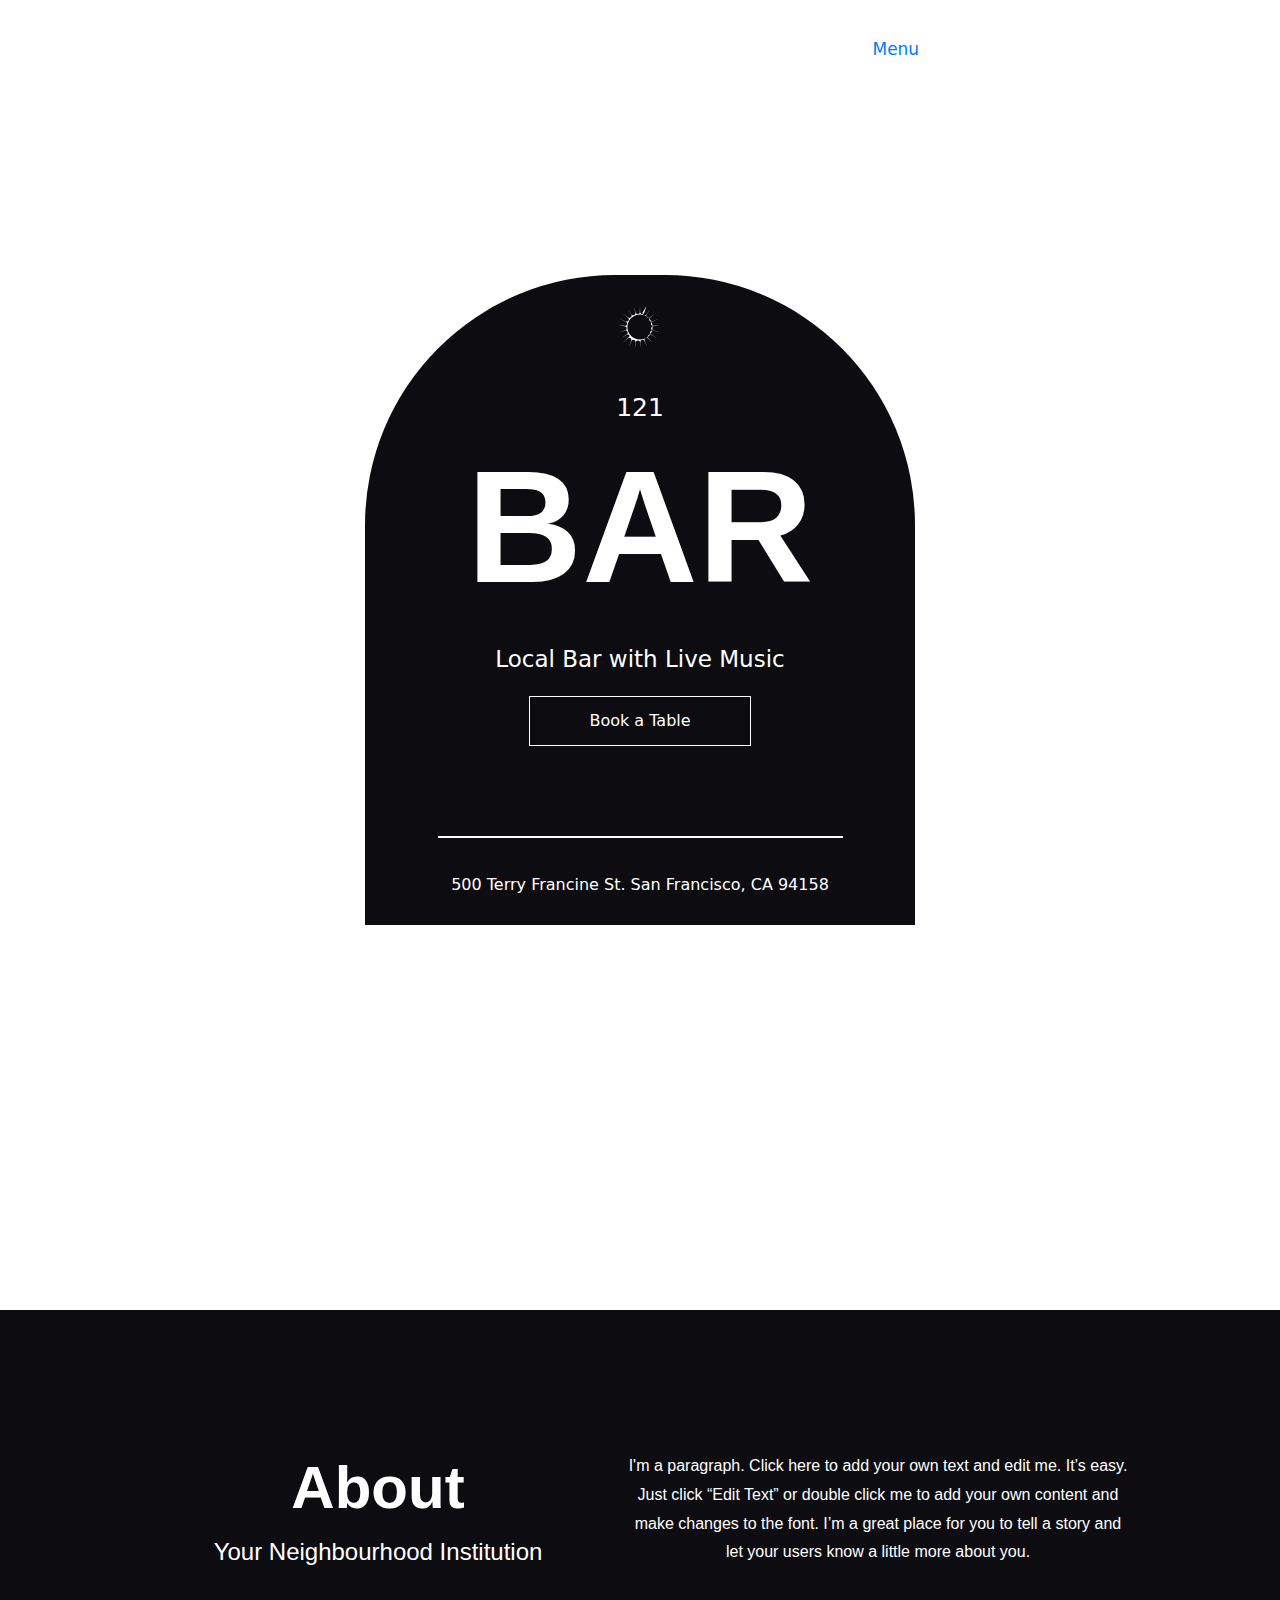
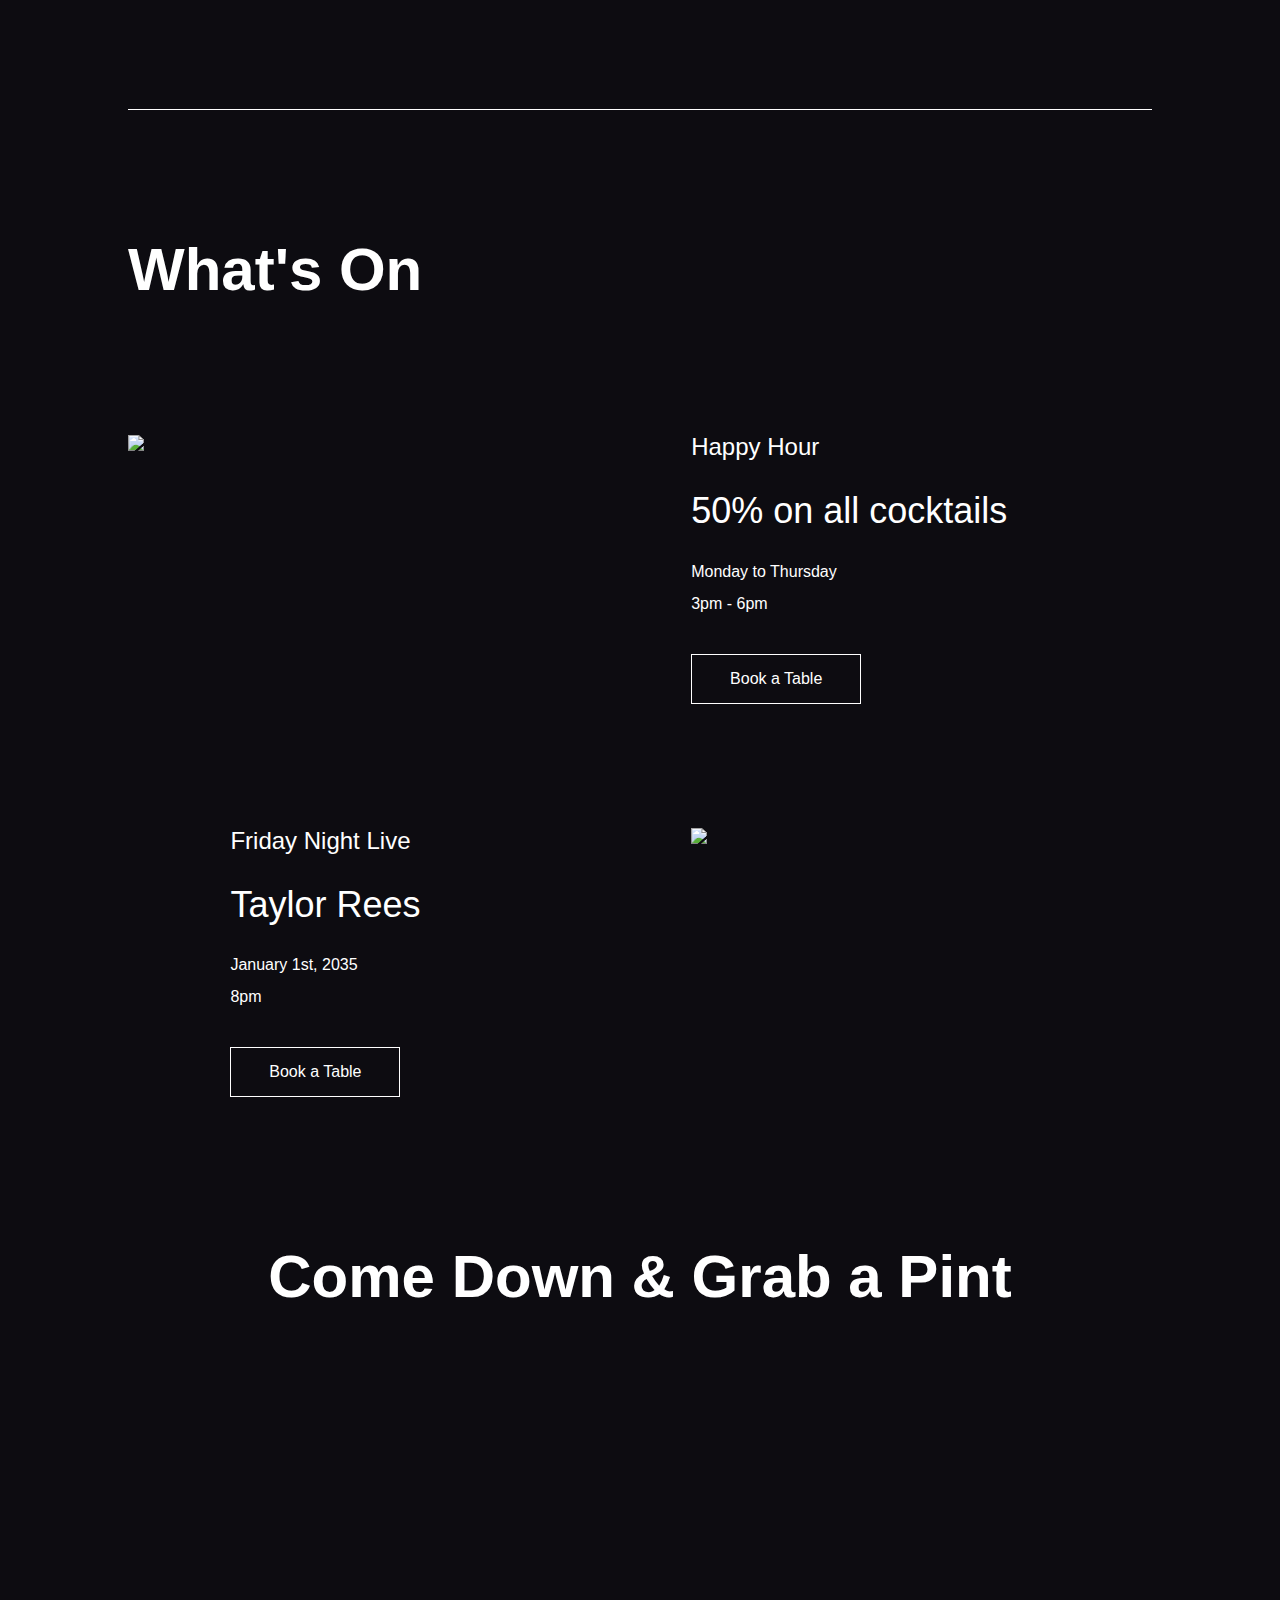
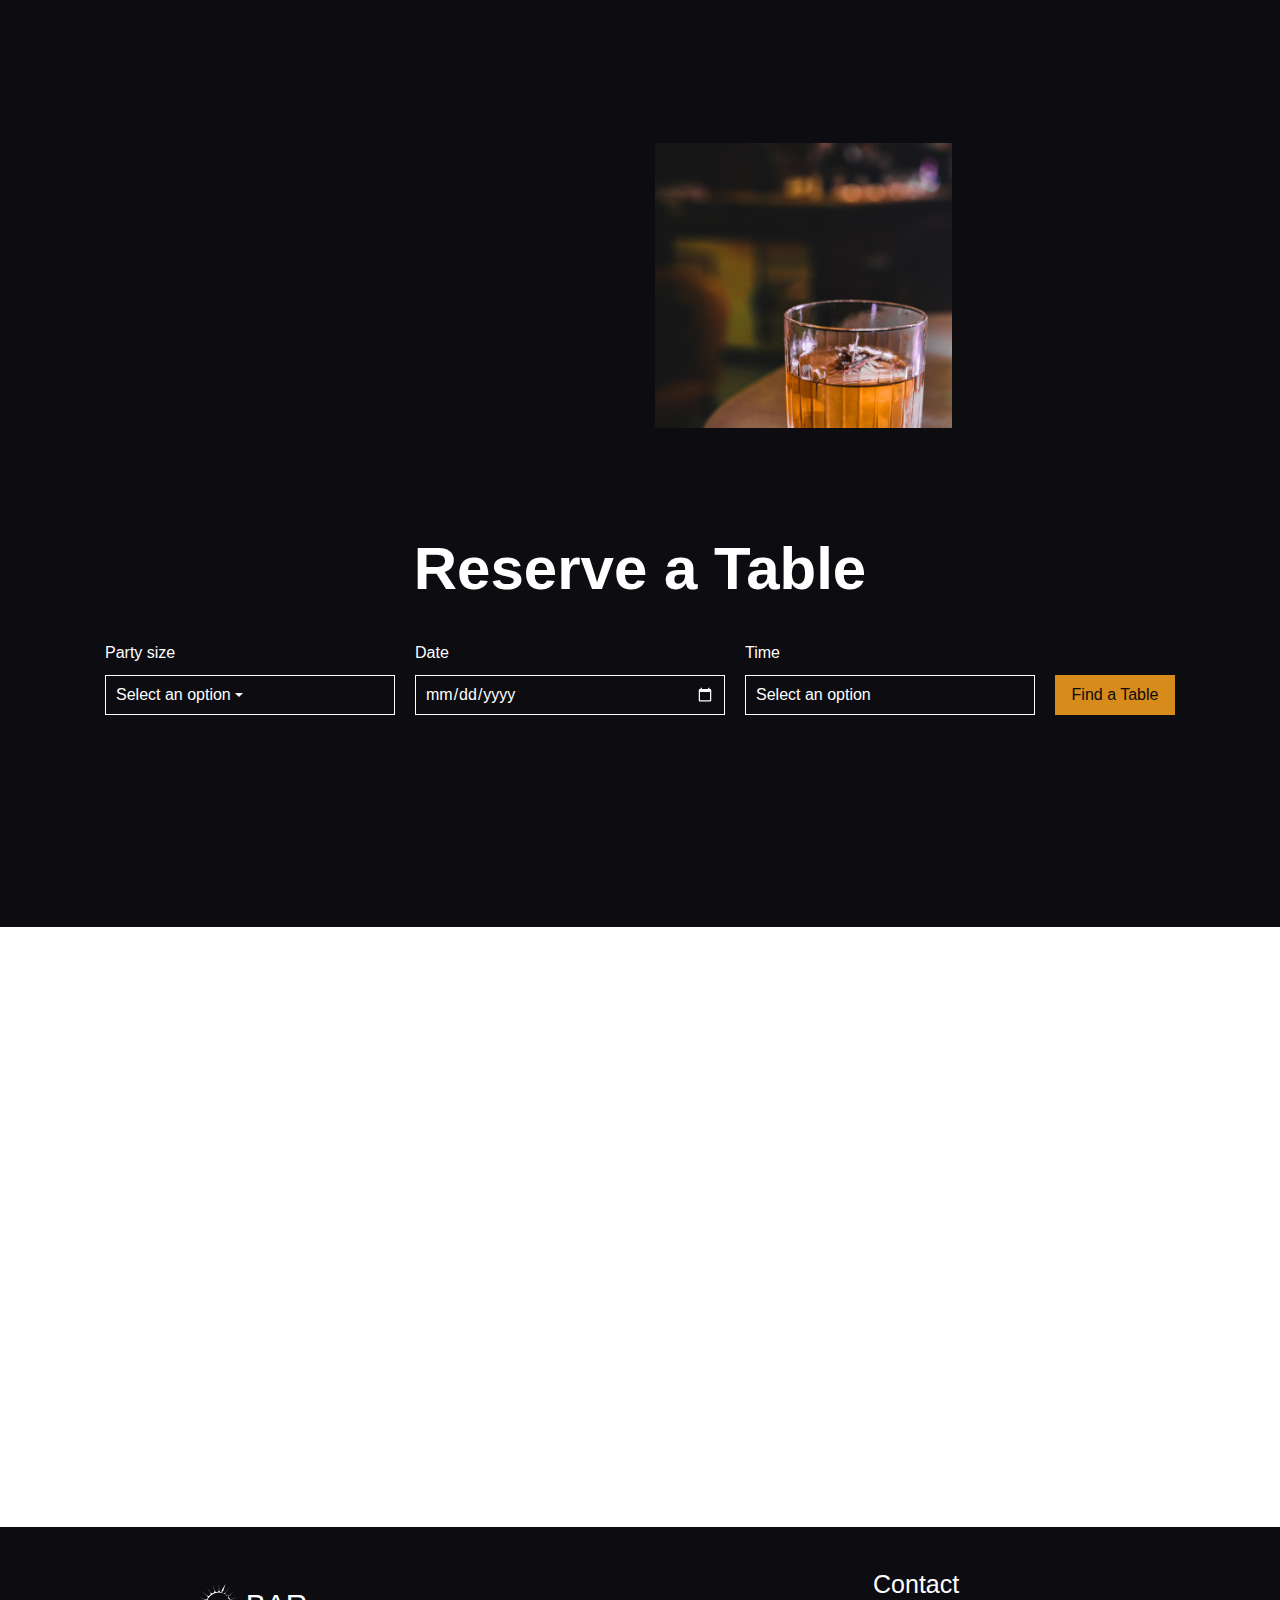
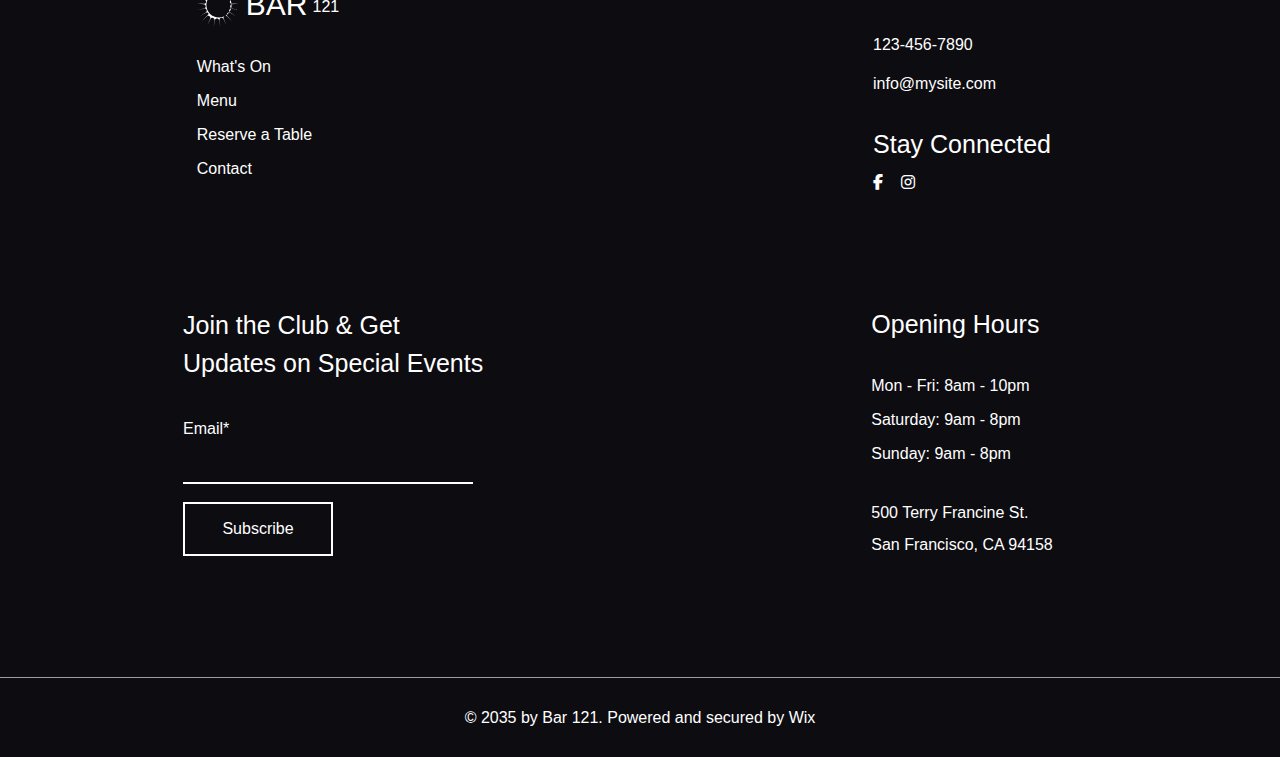
==== commit 3e5c3c40: "Update index.html" ====
--- a/index.html
+++ b/index.html
@@ -4,12 +4,12 @@
     <meta charset="UTF-8">
     <link rel="stylesheet" href="https://cdnjs.cloudflare.com/ajax/libs/leaflet/1.7.1/leaflet.css" />
     <link rel="stylesheet" href="https://cdn.jsdelivr.net/npm/flatpickr/dist/flatpickr.min.css">
-    <link rel="stylesheet" type="text/css" href="css/calendar.css">
+    <link rel="stylesheet" type="text/css" href="calendar.css">
     <link rel="stylesheet" href="https://cdnjs.cloudflare.com/ajax/libs/font-awesome/6.4.0/css/all.min.css">
     <meta http-equiv="X-UA-Compatible" content="IE=edge">
     <meta name="viewport" content="width=device-width, initial-scale=1.0">
     <link rel="stylesheet" href="https://cdn.jsdelivr.net/npm/bootstrap@4.3.1/dist/css/bootstrap.min.css" integrity="sha384-ggOyR0iXCbMQv3Xipma34MD+dH/1fQ784/j6cY/iJTQUOhcWr7x9JvoRxT2MZw1T" crossorigin="anonymous">
-    <link rel="stylesheet" href="css/bar.css">
+    <link rel="stylesheet" href="bar.css">
     <link rel="stylesheet" href="https://unpkg.com/leaflet@1.3.1/dist/leaflet.css" integrity="sha512-Rksm5RenBEKSKFjgI3a41vrjkw4EVPlJ3+OiI65vTjIdo9brlAacEuKOiQ5OFh7cOI1bkDwLqdLw3Zg0cRJAAQ==" crossorigin=""/>
     <script src="https://unpkg.com/leaflet@1.3.1/dist/leaflet.js" integrity="sha512-/Nsx9X4HebavoBvEBuyp3I7od5tA0UzAxs+j83KgC8PU0kgB4XiK4Lfe4y4cgBtaRJQEIFCW+oC506aPT2L1zw==" crossorigin=""></script>
     <title>Document</title>
@@ -53,7 +53,7 @@
                 </div>
                 <div class="right">
                     <div class="nav-item">What's On</div>
-                    <div class="nav-item">Menu</div>
+                    <div class="nav-item"><a href="menu.html" class=nav-link>Menu</a></div>
                     <div class="nav-item">Book a Table</div>
                     <div class="nav-item">Contact</div>
                     <button id="menu-btn"><i class="fa-solid fa-bars"></i></button>
@@ -139,7 +139,7 @@
             </div>
             <div class="whats-content">
                 <div class="event-1">
-                    <div class="event-1-img"><img class="event-img" src="img/event-1.png"></div>
+                    <div class="event-1-img"><img class="event-img" src="event-1.png"></div>
                     <div class="event-info">
                         <div class="event-container">
                             <div class="event-name">
@@ -161,7 +161,7 @@
                     </div>
                 </div>
                 <div class="event-2">
-                    <div class="event-2-img"><img class="event-img" src="img/event-2.png"></div>
+                    <div class="event-2-img"><img class="event-img" src="event-2.png"></div>
                     <div class="event-info">
                         <div class="event-container">
                             <div class="event-name">
--- a/calendar.css
+++ b/calendar.css
@@ -0,0 +1,797 @@
+.flatpickr-calendar {
+  background: transparent;
+  opacity: 0;
+  display: none;
+  text-align: center;
+  visibility: hidden;
+  padding: 0;
+  -webkit-animation: none;
+          animation: none;
+  direction: ltr;
+  border: 0;
+  font-size: 14px;
+  line-height: 24px;
+  border-radius: 5px;
+  position: absolute;
+  width: 307.875px;
+  -webkit-box-sizing: border-box;
+          box-sizing: border-box;
+  -ms-touch-action: manipulation;
+      touch-action: manipulation;
+  background: #000000;
+  -webkit-box-shadow: 1px 0 0 #18191e, -1px 0 0 #18191e, 0 1px 0 #18191e, 0 -1px 0 #18191e, 0 3px 13px rgba(0,0,0,0.08);
+          box-shadow: 1px 0 0 #18191e, -1px 0 0 #18191e, 0 1px 0 #18191e, 0 -1px 0 #18191e, 0 3px 13px rgba(0,0,0,0.08);
+}
+.flatpickr-calendar.open,
+.flatpickr-calendar.inline {
+  opacity: 1;
+  max-height: 640px;
+  visibility: visible;
+}
+.flatpickr-calendar.open {
+  display: inline-block;
+  z-index: 99999;
+}
+.flatpickr-calendar.animate.open {
+  -webkit-animation: fpFadeInDown 300ms cubic-bezier(0.23, 1, 0.32, 1);
+          animation: fpFadeInDown 300ms cubic-bezier(0.23, 1, 0.32, 1);
+}
+.flatpickr-calendar.inline {
+  display: block;
+  position: relative;
+  top: 2px;
+}
+.flatpickr-calendar.static {
+  position: absolute;
+  top: calc(100% + 2px);
+}
+.flatpickr-calendar.static.open {
+  z-index: 999;
+  display: block;
+}
+.flatpickr-calendar.multiMonth .flatpickr-days .dayContainer:nth-child(n+1) .flatpickr-day.inRange:nth-child(7n+7) {
+  -webkit-box-shadow: none !important;
+          box-shadow: none !important;
+}
+.flatpickr-calendar.multiMonth .flatpickr-days .dayContainer:nth-child(n+2) .flatpickr-day.inRange:nth-child(7n+1) {
+  -webkit-box-shadow: -2px 0 0 #e6e6e6, 5px 0 0 #e6e6e6;
+          box-shadow: -2px 0 0 #e6e6e6, 5px 0 0 #e6e6e6;
+}
+.flatpickr-calendar .hasWeeks .dayContainer,
+.flatpickr-calendar .hasTime .dayContainer {
+  border-bottom: 0;
+  border-bottom-right-radius: 0;
+  border-bottom-left-radius: 0;
+}
+.flatpickr-calendar .hasWeeks .dayContainer {
+  border-left: 0;
+}
+.flatpickr-calendar.hasTime .flatpickr-time {
+  height: 40px;
+  border-top: 1px solid #0d0e0f;
+}
+.flatpickr-calendar.noCalendar.hasTime .flatpickr-time {
+  height: auto;
+}
+.flatpickr-calendar:before,
+.flatpickr-calendar:after {
+  position: absolute;
+  display: block;
+  pointer-events: none;
+  border: solid transparent;
+  content: '';
+  height: 0;
+  width: 0;
+  left: 22px;
+}
+.flatpickr-calendar.rightMost:before,
+.flatpickr-calendar.arrowRight:before,
+.flatpickr-calendar.rightMost:after,
+.flatpickr-calendar.arrowRight:after {
+  left: auto;
+  right: 22px;
+}
+.flatpickr-calendar.arrowCenter:before,
+.flatpickr-calendar.arrowCenter:after {
+  left: 50%;
+  right: 50%;
+}
+.flatpickr-calendar:before {
+  border-width: 5px;
+  margin: 0 -5px;
+}
+.flatpickr-calendar:after {
+  border-width: 4px;
+  margin: 0 -4px;
+}
+.flatpickr-calendar.arrowTop:before,
+.flatpickr-calendar.arrowTop:after {
+  bottom: 100%;
+}
+.flatpickr-calendar.arrowTop:before {
+  border-bottom-color: #20222c;
+}
+.flatpickr-calendar.arrowTop:after {
+  border-bottom-color: #3f4458;
+}
+.flatpickr-calendar.arrowBottom:before,
+.flatpickr-calendar.arrowBottom:after {
+  top: 100%;
+}
+.flatpickr-calendar.arrowBottom:before {
+  border-top-color: #20222c;
+}
+.flatpickr-calendar.arrowBottom:after {
+  border-top-color: #3f4458;
+}
+.flatpickr-calendar:focus {
+  outline: 0;
+}
+.flatpickr-wrapper {
+  position: relative;
+  display: inline-block;
+}
+.flatpickr-months {
+  display: -webkit-box;
+  display: -webkit-flex;
+  display: -ms-flexbox;
+  display: flex;
+}
+.flatpickr-months .flatpickr-month {
+  background: #121317;
+  color: #fff;
+  fill: #fff;
+  height: 34px;
+  line-height: 1;
+  text-align: center;
+  position: relative;
+  -webkit-user-select: none;
+     -moz-user-select: none;
+      -ms-user-select: none;
+          user-select: none;
+  overflow: hidden;
+  -webkit-box-flex: 1;
+  -webkit-flex: 1;
+      -ms-flex: 1;
+          flex: 1;
+}
+.flatpickr-months .flatpickr-prev-month,
+.flatpickr-months .flatpickr-next-month {
+  -webkit-user-select: none;
+     -moz-user-select: none;
+      -ms-user-select: none;
+          user-select: none;
+  text-decoration: none;
+  cursor: pointer;
+  position: absolute;
+  top: 0;
+  height: 34px;
+  padding: 10px;
+  z-index: 3;
+  color: #fff;
+  fill: #fff;
+}
+.flatpickr-months .flatpickr-prev-month.flatpickr-disabled,
+.flatpickr-months .flatpickr-next-month.flatpickr-disabled {
+  display: none;
+}
+.flatpickr-months .flatpickr-prev-month i,
+.flatpickr-months .flatpickr-next-month i {
+  position: relative;
+}
+.flatpickr-months .flatpickr-prev-month.flatpickr-prev-month,
+.flatpickr-months .flatpickr-next-month.flatpickr-prev-month {
+/*
+      /*rtl:begin:ignore*/
+/*
+      */
+  left: 0;
+/*
+      /*rtl:end:ignore*/
+/*
+      */
+}
+/*
+      /*rtl:begin:ignore*/
+/*
+      /*rtl:end:ignore*/
+.flatpickr-months .flatpickr-prev-month.flatpickr-next-month,
+.flatpickr-months .flatpickr-next-month.flatpickr-next-month {
+/*
+      /*rtl:begin:ignore*/
+/*
+      */
+  right: 0;
+/*
+      /*rtl:end:ignore*/
+/*
+      */
+}
+/*
+      /*rtl:begin:ignore*/
+/*
+      /*rtl:end:ignore*/
+.flatpickr-months .flatpickr-prev-month:hover,
+.flatpickr-months .flatpickr-next-month:hover {
+  color: #eee;
+}
+.flatpickr-months .flatpickr-prev-month:hover svg,
+.flatpickr-months .flatpickr-next-month:hover svg {
+  fill: rgb(214, 139, 26);
+}
+.flatpickr-months .flatpickr-prev-month svg,
+.flatpickr-months .flatpickr-next-month svg {
+  width: 14px;
+  height: 14px;
+}
+.flatpickr-months .flatpickr-prev-month svg path,
+.flatpickr-months .flatpickr-next-month svg path {
+  -webkit-transition: fill 0.1s;
+  transition: fill 0.1s;
+  fill: inherit;
+}
+.numInputWrapper {
+  position: relative;
+  height: auto;
+}
+.numInputWrapper input,
+.numInputWrapper span {
+  display: inline-block;
+}
+.numInputWrapper input {
+  width: 100%;
+}
+.numInputWrapper input::-ms-clear {
+  display: none;
+}
+.numInputWrapper input::-webkit-outer-spin-button,
+.numInputWrapper input::-webkit-inner-spin-button {
+  margin: 0;
+  -webkit-appearance: none;
+}
+.numInputWrapper span {
+  position: absolute;
+  right: 0;
+  width: 14px;
+  padding: 0 4px 0 2px;
+  height: 50%;
+  line-height: 50%;
+  opacity: 0;
+  cursor: pointer;
+  border: 1px solid rgba(255,255,255,0.15);
+  -webkit-box-sizing: border-box;
+          box-sizing: border-box;
+}
+.numInputWrapper span:hover {
+  background: rgb(18, 17, 14);
+}
+.numInputWrapper span:active {
+  background: rgb(0, 0, 0);
+}
+.numInputWrapper span:after {
+  display: block;
+  content: "";
+  position: absolute;
+}
+.numInputWrapper span.arrowUp {
+  top: 0;
+  border-bottom: 0;
+}
+.numInputWrapper span.arrowUp:after {
+  border-left: 4px solid transparent;
+  border-right: 4px solid transparent;
+  border-bottom: 4px solid rgba(255,255,255,0.6);
+  top: 26%;
+}
+.numInputWrapper span.arrowDown {
+  top: 50%;
+}
+.numInputWrapper span.arrowDown:after {
+  border-left: 4px solid transparent;
+  border-right: 4px solid transparent;
+  border-top: 4px solid rgba(255,255,255,0.6);
+  top: 40%;
+}
+.numInputWrapper span svg {
+  width: inherit;
+  height: auto;
+}
+.numInputWrapper span svg path {
+  fill: rgba(255,255,255,0.5);
+}
+.numInputWrapper:hover {
+  background: rgb(0, 0, 0);
+}
+.numInputWrapper:hover span {
+  opacity: 1;
+}
+.flatpickr-current-month {
+  font-size: 135%;
+  line-height: inherit;
+  font-weight: 300;
+  color: inherit;
+  position: absolute;
+  width: 75%;
+  left: 12.5%;
+  padding: 7.48px 0 0 0;
+  line-height: 1;
+  height: 34px;
+  display: inline-block;
+  text-align: center;
+  -webkit-transform: translate3d(0px, 0px, 0px);
+          transform: translate3d(0px, 0px, 0px);
+}
+.flatpickr-current-month span.cur-month {
+  font-family: inherit;
+  font-weight: 700;
+  color: inherit;
+  display: inline-block;
+  margin-left: 0.5ch;
+  padding: 0;
+}
+.flatpickr-current-month span.cur-month:hover {
+  background: rgb(2, 1, 1);
+}
+.flatpickr-current-month .numInputWrapper {
+  width: 6ch;
+  width: 7ch\0;
+  display: inline-block;
+}
+.flatpickr-current-month .numInputWrapper span.arrowUp:after {
+  border-bottom-color: #fff;
+}
+.flatpickr-current-month .numInputWrapper span.arrowDown:after {
+  border-top-color: #fff;
+}
+.flatpickr-current-month input.cur-year {
+  background: transparent;
+  -webkit-box-sizing: border-box;
+          box-sizing: border-box;
+  color: inherit;
+  cursor: text;
+  padding: 0 0 0 0.5ch;
+  margin: 0;
+  display: inline-block;
+  font-size: inherit;
+  font-family: inherit;
+  font-weight: 300;
+  line-height: inherit;
+  height: auto;
+  border: 0;
+  border-radius: 0;
+  vertical-align: initial;
+  -webkit-appearance: textfield;
+  -moz-appearance: textfield;
+  appearance: textfield;
+}
+.flatpickr-current-month input.cur-year:focus {
+  outline: 0;
+}
+.flatpickr-current-month input.cur-year[disabled],
+.flatpickr-current-month input.cur-year[disabled]:hover {
+  font-size: 100%;
+  color: rgba(255,255,255,0.5);
+  background: transparent;
+  pointer-events: none;
+}
+.flatpickr-current-month .flatpickr-monthDropdown-months {
+  appearance: menulist;
+  background: #121317;
+  border: none;
+  border-radius: 0;
+  box-sizing: border-box;
+  color: inherit;
+  cursor: pointer;
+  font-size: inherit;
+  font-family: inherit;
+  font-weight: 300;
+  height: auto;
+  line-height: inherit;
+  margin: -1px 0 0 0;
+  outline: none;
+  padding: 0 0 0 0.5ch;
+  position: relative;
+  vertical-align: initial;
+  -webkit-box-sizing: border-box;
+  -webkit-appearance: menulist;
+  -moz-appearance: menulist;
+  width: auto;
+}
+.flatpickr-current-month .flatpickr-monthDropdown-months:focus,
+.flatpickr-current-month .flatpickr-monthDropdown-months:active {
+  outline: none;
+}
+.flatpickr-current-month .flatpickr-monthDropdown-months:hover {
+  background: #121317;
+}
+
+.flatpickr-current-month .flatpickr-monthDropdown-months .flatpickr-monthDropdown-month {
+  background-color: #121317;
+  outline: none;
+  padding: 0;
+}
+.flatpickr-weekdays {
+  background: transparent;
+  text-align: center;
+  overflow: hidden;
+  width: 100%;
+  display: -webkit-box;
+  display: -webkit-flex;
+  display: -ms-flexbox;
+  display: flex;
+  -webkit-box-align: center;
+  -webkit-align-items: center;
+      -ms-flex-align: center;
+          align-items: center;
+  height: 28px;
+}
+.flatpickr-weekdays .flatpickr-weekdaycontainer {
+  display: -webkit-box;
+  display: -webkit-flex;
+  display: -ms-flexbox;
+  display: flex;
+  -webkit-box-flex: 1;
+  -webkit-flex: 1;
+      -ms-flex: 1;
+          flex: 1;
+}
+span.flatpickr-weekday {
+  cursor: default;
+  font-size: 90%;
+  background: #000000;
+  color: #fff;
+  line-height: 1;
+  margin: 0;
+  text-align: center;
+  display: block;
+  -webkit-box-flex: 1;
+  -webkit-flex: 1;
+      -ms-flex: 1;
+          flex: 1;
+  font-weight: bolder;
+}
+.dayContainer,
+.flatpickr-weeks {
+  padding: 1px 0 0 0;
+}
+.flatpickr-days {
+  position: relative;
+  overflow: hidden;
+  display: -webkit-box;
+  display: -webkit-flex;
+  display: -ms-flexbox;
+  display: flex;
+  -webkit-box-align: start;
+  -webkit-align-items: flex-start;
+      -ms-flex-align: start;
+          align-items: flex-start;
+  width: 307.875px;
+}
+.flatpickr-days:focus {
+  outline: 0;
+}
+.dayContainer {
+  padding: 0;
+  outline: 0;
+  text-align: left;
+  width: 307.875px;
+  min-width: 307.875px;
+  max-width: 307.875px;
+  -webkit-box-sizing: border-box;
+          box-sizing: border-box;
+  display: inline-block;
+  display: -ms-flexbox;
+  display: -webkit-box;
+  display: -webkit-flex;
+  display: flex;
+  -webkit-flex-wrap: wrap;
+          flex-wrap: wrap;
+  -ms-flex-wrap: wrap;
+  -ms-flex-pack: justify;
+  -webkit-justify-content: space-around;
+          justify-content: space-around;
+  -webkit-transform: translate3d(0px, 0px, 0px);
+          transform: translate3d(0px, 0px, 0px);
+  opacity: 1;
+}
+.dayContainer + .dayContainer {
+  -webkit-box-shadow: -1px 0 0 #20222c;
+          box-shadow: -1px 0 0 #20222c;
+}
+.flatpickr-day {
+  background: none;
+  border: 1px solid transparent;
+  border-radius: 150px;
+  -webkit-box-sizing: border-box;
+          box-sizing: border-box;
+  color: rgba(255,255,255,0.95);
+  cursor: pointer;
+  font-weight: 400;
+  width: 14.2857143%;
+  -webkit-flex-basis: 14.2857143%;
+      -ms-flex-preferred-size: 14.2857143%;
+          flex-basis: 14.2857143%;
+  max-width: 39px;
+  height: 39px;
+  line-height: 39px;
+  margin: 0;
+  display: inline-block;
+  position: relative;
+  -webkit-box-pack: center;
+  -webkit-justify-content: center;
+      -ms-flex-pack: center;
+          justify-content: center;
+  text-align: center;
+}
+.flatpickr-day.inRange,
+.flatpickr-day.prevMonthDay.inRange,
+.flatpickr-day.nextMonthDay.inRange,
+.flatpickr-day.today.inRange,
+.flatpickr-day.prevMonthDay.today.inRange,
+.flatpickr-day.nextMonthDay.today.inRange,
+.flatpickr-day:hover,
+.flatpickr-day.prevMonthDay:hover,
+.flatpickr-day.nextMonthDay:hover,
+.flatpickr-day:focus,
+.flatpickr-day.prevMonthDay:focus,
+.flatpickr-day.nextMonthDay:focus {
+  cursor: pointer;
+  outline: 0;
+  background: #121317;
+  border-color: #161820;
+}
+.flatpickr-day.today {
+  border-color: #eee;
+}
+.flatpickr-day.today:hover,
+.flatpickr-day.today:focus {
+  border-color: #eee;
+  background: #eee;
+  color: #3f4458;
+}
+.flatpickr-day.selected,
+.flatpickr-day.startRange,
+.flatpickr-day.endRange,
+.flatpickr-day.selected.inRange,
+.flatpickr-day.startRange.inRange,
+.flatpickr-day.endRange.inRange,
+.flatpickr-day.selected:focus,
+.flatpickr-day.startRange:focus,
+.flatpickr-day.endRange:focus,
+.flatpickr-day.selected:hover,
+.flatpickr-day.startRange:hover,
+.flatpickr-day.endRange:hover,
+.flatpickr-day.selected.prevMonthDay,
+.flatpickr-day.startRange.prevMonthDay,
+.flatpickr-day.endRange.prevMonthDay,
+.flatpickr-day.selected.nextMonthDay,
+.flatpickr-day.startRange.nextMonthDay,
+.flatpickr-day.endRange.nextMonthDay {
+  background: rgb(214, 139, 26);
+  -webkit-box-shadow: none;
+          box-shadow: none;
+  color: #fff;
+  border-color: rgb(214, 139, 26);
+}
+.flatpickr-day.selected.startRange,
+.flatpickr-day.startRange.startRange,
+.flatpickr-day.endRange.startRange {
+  border-radius: 50px 0 0 50px;
+}
+.flatpickr-day.selected.endRange,
+.flatpickr-day.startRange.endRange,
+.flatpickr-day.endRange.endRange {
+  border-radius: 0 50px 50px 0;
+}
+.flatpickr-day.selected.startRange + .endRange:not(:nth-child(7n+1)),
+.flatpickr-day.startRange.startRange + .endRange:not(:nth-child(7n+1)),
+.flatpickr-day.endRange.startRange + .endRange:not(:nth-child(7n+1)) {
+  -webkit-box-shadow: -10px 0 0 rgb(214, 139, 26);
+          box-shadow: -10px 0 0 rgb(214, 139, 26);
+}
+.flatpickr-day.selected.startRange.endRange,
+.flatpickr-day.startRange.startRange.endRange,
+.flatpickr-day.endRange.startRange.endRange {
+  border-radius: 50px;
+}
+.flatpickr-day.inRange {
+  border-radius: 0;
+  -webkit-box-shadow: -5px 0 0 #646c8c, 5px 0 0 #646c8c;
+          box-shadow: -5px 0 0 #646c8c, 5px 0 0 #646c8c;
+}
+.flatpickr-day.flatpickr-disabled,
+.flatpickr-day.flatpickr-disabled:hover,
+.flatpickr-day.prevMonthDay,
+.flatpickr-day.nextMonthDay,
+.flatpickr-day.notAllowed,
+.flatpickr-day.notAllowed.prevMonthDay,
+.flatpickr-day.notAllowed.nextMonthDay {
+  color: rgba(255,255,255,0.3);
+  background: transparent;
+  border-color: transparent;
+  cursor: default;
+}
+.flatpickr-day.flatpickr-disabled,
+.flatpickr-day.flatpickr-disabled:hover {
+  cursor: not-allowed;
+  color: rgba(255,255,255,0.1);
+}
+.flatpickr-day.week.selected {
+  border-radius: 0;
+  -webkit-box-shadow: -5px 0 0 #121212, 5px 0 0 #121212;
+          box-shadow: -5px 0 0 #121212, 5px 0 0 #121212;
+}
+.flatpickr-day.hidden {
+  visibility: hidden;
+}
+.rangeMode .flatpickr-day {
+  margin-top: 1px;
+}
+.flatpickr-weekwrapper {
+  float: left;
+}
+.flatpickr-weekwrapper .flatpickr-weeks {
+  padding: 0 12px;
+  -webkit-box-shadow: 1px 0 0 #20222c;
+          box-shadow: 1px 0 0 #000000;
+}
+.flatpickr-weekwrapper .flatpickr-weekday {
+  float: none;
+  width: 100%;
+  line-height: 28px;
+}
+.flatpickr-weekwrapper span.flatpickr-day,
+.flatpickr-weekwrapper span.flatpickr-day:hover {
+  display: block;
+  width: 100%;
+  max-width: none;
+  color: rgba(255,255,255,0.3);
+  background: transparent;
+  cursor: default;
+  border: none;
+}
+.flatpickr-innerContainer {
+  display: block;
+  display: -webkit-box;
+  display: -webkit-flex;
+  display: -ms-flexbox;
+  display: flex;
+  -webkit-box-sizing: border-box;
+          box-sizing: border-box;
+  overflow: hidden;
+}
+.flatpickr-rContainer {
+  display: inline-block;
+  padding: 0;
+  -webkit-box-sizing: border-box;
+          box-sizing: border-box;
+}
+.flatpickr-time {
+  text-align: center;
+  outline: 0;
+  display: block;
+  height: 0;
+  line-height: 40px;
+  max-height: 40px;
+  -webkit-box-sizing: border-box;
+          box-sizing: border-box;
+  overflow: hidden;
+  display: -webkit-box;
+  display: -webkit-flex;
+  display: -ms-flexbox;
+  display: flex;
+}
+.flatpickr-time:after {
+  content: "";
+  display: table;
+  clear: both;
+}
+.flatpickr-time .numInputWrapper {
+  -webkit-box-flex: 1;
+  -webkit-flex: 1;
+      -ms-flex: 1;
+          flex: 1;
+  width: 40%;
+  height: 40px;
+  float: left;
+}
+.flatpickr-time .numInputWrapper span.arrowUp:after {
+  border-bottom-color: rgba(255,255,255,0.95);
+}
+.flatpickr-time .numInputWrapper span.arrowDown:after {
+  border-top-color: rgba(255,255,255,0.95);
+}
+.flatpickr-time.hasSeconds .numInputWrapper {
+  width: 26%;
+}
+.flatpickr-time.time24hr .numInputWrapper {
+  width: 49%;
+}
+.flatpickr-time input {
+  background: transparent;
+  -webkit-box-shadow: none;
+          box-shadow: none;
+  border: 0;
+  border-radius: 0;
+  text-align: center;
+  margin: 0;
+  padding: 0;
+  height: inherit;
+  line-height: inherit;
+  color: rgba(255,255,255,0.95);
+  font-size: 14px;
+  position: relative;
+  -webkit-box-sizing: border-box;
+          box-sizing: border-box;
+  -webkit-appearance: textfield;
+  -moz-appearance: textfield;
+  appearance: textfield;
+}
+.flatpickr-time input.flatpickr-hour {
+  font-weight: bold;
+}
+.flatpickr-time input.flatpickr-minute,
+.flatpickr-time input.flatpickr-second {
+  font-weight: 400;
+}
+.flatpickr-time input:focus {
+  outline: 0;
+  border: 0;
+}
+.flatpickr-time .flatpickr-time-separator,
+.flatpickr-time .flatpickr-am-pm {
+  height: inherit;
+  float: left;
+  line-height: inherit;
+  color: rgba(255,255,255,0.95);
+  font-weight: bold;
+  width: 2%;
+  -webkit-user-select: none;
+     -moz-user-select: none;
+      -ms-user-select: none;
+          user-select: none;
+  -webkit-align-self: center;
+      -ms-flex-item-align: center;
+          align-self: center;
+}
+.flatpickr-time .flatpickr-am-pm {
+  outline: 0;
+  width: 18%;
+  cursor: pointer;
+  text-align: center;
+  font-weight: 400;
+}
+.flatpickr-time input:hover,
+.flatpickr-time .flatpickr-am-pm:hover,
+.flatpickr-time input:focus,
+.flatpickr-time .flatpickr-am-pm:focus {
+  background: #6a7395;
+}
+.flatpickr-input[readonly] {
+  cursor: pointer;
+}
+@-webkit-keyframes fpFadeInDown {
+  from {
+    opacity: 0;
+    -webkit-transform: translate3d(0, -20px, 0);
+            transform: translate3d(0, -20px, 0);
+  }
+  to {
+    opacity: 1;
+    -webkit-transform: translate3d(0, 0, 0);
+            transform: translate3d(0, 0, 0);
+  }
+}
+@keyframes fpFadeInDown {
+  from {
+    opacity: 0;
+    -webkit-transform: translate3d(0, -20px, 0);
+            transform: translate3d(0, -20px, 0);
+  }
+  to {
+    opacity: 1;
+    -webkit-transform: translate3d(0, 0, 0);
+            transform: translate3d(0, 0, 0);
+  }
+}
+
--- a/bar.css
+++ b/bar.css
@@ -0,0 +1,1155 @@
+* {
+    margin: 0;
+    padding:0;
+}
+
+header {
+    background-image: url(bg.png);
+    background-size: cover;
+    height: 1310px;
+    background-attachment: fixed;
+}
+
+.nav {
+    height: 100px;
+    display: flex;
+    justify-content: center;
+    align-items: center;
+}
+
+.nav-container {
+    width: 92%;
+    height: 100px;
+    display: flex;
+    align-items: center;
+    justify-content: space-between;
+}
+
+.left {
+    color: white;
+    display: flex;
+    align-items: center;
+    gap: 10px;
+    height: 50px;
+}
+
+.bar {
+    font-family: arial;
+    font-size: 30px;
+    line-height: 30px;;
+}
+
+.num {
+    align-self: flex-end;
+    font-family: arial;
+    font-size: 18px;
+}
+
+.name {
+    display: flex;
+    gap: 10px;;
+}
+
+.right {
+    display: flex;
+    color: white;
+    font-family: system-ui, -apple-system, BlinkMacSystemFont, 'Segoe UI', Roboto, Oxygen, Ubuntu, Cantarell, 'Open Sans', 'Helvetica Neue', sans-serif;
+    font-size: 17px;
+    gap: 60px;;
+    align-items: center;
+}
+
+.nav-item {
+    color: white;
+    transition: .3s;
+}
+
+.nav-item:hover {
+    color: rgb(214, 139, 26);
+}
+
+.oleg {
+    width: 550px;
+    height: 650px;
+    background-color: #0d0c11;
+    border-top-left-radius: 250px;
+    border-top-right-radius: 250px;
+    display: flex;
+    flex-direction: column;
+    align-items: center;
+    justify-content: start;
+    padding-top: 30px;
+    row-gap: 40px;
+    color: white;
+}
+
+.main {
+    display: flex;
+    justify-content: center;
+    align-items: center;
+    width: 100%;
+    height: 1000px;
+}
+
+.main-content {
+    display: flex;
+    flex-direction: column;
+    row-gap: 20px;
+    align-items: center;
+    font-family: system-ui, -apple-system, BlinkMacSystemFont, 'Segoe UI', Roboto, Oxygen, Ubuntu, Cantarell, 'Open Sans', 'Helvetica Neue', sans-serif;
+}
+
+.main-num {
+    font-size: 25px;
+}
+
+.header {
+    font: normal normal bold 160px/1em syne, sans-serif;
+
+}
+
+.sub {
+    font-family: system-ui, -apple-system, BlinkMacSystemFont, 'Segoe UI', Roboto, Oxygen, Ubuntu, Cantarell, 'Open Sans', 'Helvetica Neue', sans-serif;
+    font-size: 23px;
+    padding-top: 15px;
+}
+
+.main-link {
+    width: 55%;
+    background-color: transparent;
+    border: 1.5px solid white;
+    height: 50px;
+    display: flex;
+    justify-content: center;
+    align-items: center;
+    color: white;
+    text-decoration: none;
+}
+
+.main-line {
+    width: 405px;
+    height: 1.5px;
+    background-color: white;
+    margin-top: 70px;
+}
+
+.address {
+    padding-top: 15px;
+}
+
+.about {
+    height: 400px;
+    background-color: #0d0c11;
+    color: white;
+    display: flex;
+    justify-content: center;
+    align-items: start;
+}
+
+.about-container {
+    width: 80%;
+    display: flex;
+    justify-content: start;
+    height: 400px;
+    align-items: center;
+    border-bottom: 1.5px solid white;
+}
+
+.about-head {
+    width: 500px;
+}
+
+.about-sub {
+    font: normal normal normal 24px/1.8em avenir-lt-w01_35-light1475496,avenir-lt-w05_35-light,sans-serif;;
+}
+
+.about-header {
+    font:  normal normal bold 60px/1.4em syne,sans-serif;
+}
+
+.about-text {
+    width: 500px;
+    font: normal normal normal 16px/1.8em avenir-lt-w01_35-light1475496,avenir-lt-w05_35-light,sans-serif;;
+}
+
+.event-1-img {
+    width: 50%;
+}
+
+.event-2-img {
+    width: 50%;
+}
+
+.event-img {
+   width: clamp(80%, 100%, 100%);
+}
+
+.whats-on {
+    display: flex;
+    justify-content: center;
+    align-items: center;
+    background-color: #0d0c11;
+}
+
+.whats-container {
+    width: 80%;
+}
+
+.whats-head {
+    color: white;
+    height: 320px;
+    display: flex;
+    align-items: center;
+    font:  normal normal bold 60px/1.4em syne,sans-serif;
+}
+
+
+
+.whats-content {
+    display: flex;
+    flex-direction: column;
+    row-gap: 120px;
+}
+
+.event-1 {
+    display: flex;
+    flex-direction: row;
+}
+
+.event-2 {
+    display: flex;
+    flex-direction: row-reverse;
+}
+
+.event-info {
+    width: 50%;
+    display: flex;
+    align-items: center;
+    color: white;
+    margin-left: 10%;
+}
+
+.event-name {
+    font: normal normal normal 24px/1.4em syne,sans-serif;
+}
+
+.event-discount {
+    display: flex;
+    align-items: center;
+    height: 80px;
+    font: normal normal normal 36px/1.4em syne,sans-serif;
+}
+
+.event-button {
+    height: 80px;
+    display: flex;
+    align-items: end;
+}
+
+.event-container {
+    display: flex;
+    flex-direction: column;
+    row-gap: 8px;
+}
+
+.event-2-container {
+    display: flex;
+    flex-direction: column;
+    row-gap: 8px;
+}
+
+.event-link {
+    width: 170px;
+    background-color: transparent;
+    border: 1.5px solid white;
+    height: 50px;
+    display: flex;
+    justify-content: center;
+    align-items: center;
+    color: white;
+    text-decoration: none;
+}
+
+a:hover {
+    color: white;
+    text-decoration: none;
+}
+
+.media {
+    height: 1000px;
+    width: 100%;
+    background-color: #0d0c11;
+    display: flex;
+    flex-direction: column;
+}
+
+.media-head {
+    width: 100%;
+    height: 300px;
+    display: flex;
+    justify-content: center;
+    align-items: center;
+}
+
+.media-header {
+    color: white;
+    display: flex;
+    align-items: center;
+    font:  normal normal bold 60px/1.4em syne,sans-serif;
+}
+
+.media-content {
+    width: 100%;
+    display: flex;
+}
+
+.left-media {
+    display: flex;
+    justify-content: center;
+    width: 100%;
+    padding-right:0;
+}
+
+.img-grid {
+    width: 100%;
+    display: grid;
+    grid-template-columns: repeat(2, 1fr);
+    grid-gap: 1rem;
+}
+
+.right-media {
+    width: 100%;
+}
+
+.img-big {
+    width: 100%;
+    background-image: url(img-big.png);
+    height: 600px;
+    background-size: cover;
+    transition: .3s;
+    z-index: 2;
+}
+
+.img1 {
+    background-image: url(1.png);
+    width: 100%;
+    height: 300px;
+    background-size: cover;
+    transition: .3s;
+    background-position: center;
+}
+
+.img2 {
+    background-image: url(2.png);
+    width: 100%;
+    height: 300px;
+    background-size: cover;
+    transition: .3s;
+}
+
+.img3 {
+    background-image: url(3.png);
+    width: 100%;
+    height: 285px;
+    background-size: cover;
+    transition: .3s;
+    
+}
+
+.img4 {
+    background-image: url(4.png);
+    width: 100%;
+    height: 285px;
+    background-size: cover;
+    transition: .3s;
+}
+
+.img-grid {
+    transition: 3s;
+}
+
+.img1:hover{
+    transform: scale(1.1);
+    z-index: 3;
+}
+
+.img2:hover{
+    transform: scale(1.1);
+    z-index: 3;
+}
+
+.img3:hover{
+    transform: scale(1.1);
+    z-index: 3;
+}
+
+.img4:hover{
+    transform: scale(1.1);
+    z-index: 3;
+}
+
+.img-big:hover {
+    transform: scale(1.05);
+}
+
+.reserve {
+    height: 400px;
+    background-color: #0d0c11;
+}
+
+.reserve-value {
+    color: white;
+}
+
+.reserve-head {
+    display: flex;
+    justify-content: center;
+    align-items: center;
+    font:  normal normal bold 60px/1.4em syne,sans-serif;
+    color: white;
+}
+
+.reserve-main {
+    width: 100%;
+    display: flex;
+    flex-direction: row;
+    gap: 20px;
+    padding-top: 30px;
+    align-items: center;
+    justify-content: center;
+}
+
+
+.reserve-link {
+    align-self: flex-end;
+    width: 120px;
+    height: 40px;
+    background: rgb(214, 139, 26);
+    color:#0d0c11;
+    display: flex;
+    justify-content: center;
+    align-items: center;
+    text-decoration: none;
+}
+
+input  {
+    background-color: transparent;
+    color: white;
+    width: 290px;
+    height: 30px;
+    border: none;
+}
+
+input[type="date"]::-webkit-calendar-picker-indicator {
+    padding-left: 10px;
+    filter: invert(1);
+    
+}
+
+.input-container {
+    width: 310px;
+    height: 40px;
+    display: flex;
+    justify-content: center;
+    align-items: center;
+    background-color: transparent;
+    border: 1.5px solid white;
+}
+
+input:focus {
+    outline: none;
+}
+
+.date {
+    display: flex;
+    flex-direction: column;
+    row-gap: 10px;
+}
+
+.time {
+    display: flex;
+    flex-direction: column;
+    row-gap: 10px;
+}
+
+.size {
+    display: flex;
+    flex-direction: column;
+    row-gap: 10px;
+}
+
+
+
+#mapDiv {
+    height: 600px;
+    width: 100%;
+    z-index: 1;
+}
+
+.dropdown {
+    position: relative;
+    display: inline-block;
+  }
+  
+  .dropdown-toggle {
+    width:290px;
+    padding: 10px;
+    background-color: transparent;
+    border: 1.5px solid white;
+    color: white;
+    cursor: pointer;
+    height: 40px;
+    display: flex;
+    align-items: center;
+    z-index: 3;
+  }
+  
+  .dropdown-menu {
+    z-index: 999;
+    display: none;
+    position: absolute;
+    background-color:#0d0c11;
+    border: 1px solid #ccc;
+    padding: 10px;
+    max-height: 350px; /* Set a maximum height for the dropdown menu */
+    overflow-y: auto;
+    overflow-x: hidden;
+  }
+  
+  .dropdown-option {
+    padding: 5px;
+    cursor: pointer;
+    color: white;
+    width: 268px;
+    height: 43px;
+    display: flex;
+    align-items: center;
+  }
+  
+  .dropdown-option:hover {
+    background-color: #2a2828;
+  }
+  
+
+  .dropdown2 {
+    z-index: 99;
+    position: relative;
+    display: inline-block;
+  }
+  
+  .dropdown-toggle2 {
+    z-index: -1;
+    width:290px;
+    padding: 10px;
+    background-color: transparent;
+    border: 1.5px solid white;
+    color: white;
+    cursor: pointer;
+    height: 40px;
+    display: flex;
+    align-items: center;
+  }
+  
+  .dropdown-menu2 {
+    z-index: 99;
+    display: none;
+    position: absolute;
+    background-color:#0d0c11;
+    border: 1px solid #ccc;
+    padding: 10px;
+    max-height: 350px; /* Set a maximum height for the dropdown menu */
+    overflow-y: auto;
+    overflow-x: hidden
+  }
+  
+  .dropdown-option2 {
+    z-index: -1;
+    padding: 5px;
+    cursor: pointer;
+    color: white;
+    width: 268px;
+    height: 43px;
+    display: flex;
+    align-items: center;
+  }
+  
+  .dropdown-option2:hover {
+    background-color: #2a2828;
+  }
+  
+
+footer {
+    background-color: #0d0c11;
+}
+
+.license {
+    display: flex;
+    justify-content: center;
+    align-items: center;
+    height: 80px;
+    border-top: 1.5px solid rgba(255,255,255,0.6);
+    color: white;
+} 
+
+.footer-logo {
+    color: white;
+    height: 60px;
+    display: flex;
+    align-items: center;
+    gap: 5px;
+}
+
+.footer-logo span {
+    font-size: 30px;
+    font-family: Arial, Helvetica, sans-serif;
+}
+
+.footer-logo p {
+    align-self: flex-end;
+}
+
+.menus {
+    display: flex;
+    justify-content: center;
+    gap: 250px;
+    height: 450px;
+    align-items: start;
+}
+
+.menu-1, .menu-2, .menu-3, .menu-4 {
+    display: flex;
+    flex-direction: column;
+    color: white;
+    row-gap: 20px;
+    position: relative;
+    top: 90px;
+}
+
+.menu-1 {
+    row-gap: 20px;
+}
+
+.footer-links {
+    display: flex;
+    flex-direction: column;
+    row-gap: 10px;
+}
+
+.contact-header, .social-header, .join-header, .hours-header {
+    font-size: 25px;
+    font-family: Arial, Helvetica, sans-serif;
+}
+
+.join-header {
+    width: 310px;
+}
+
+.contact {
+    display: flex;
+    flex-direction: column;
+    row-gap: 30px;
+}
+
+.contact-content {
+    display: flex;
+    flex-direction: column;
+    row-gap: 15px;
+}
+
+.social {
+    display: flex;
+    flex-direction: column;
+    row-gap: 10px;
+}
+
+.social-content {
+    display: flex;
+    gap: 18px;
+}
+
+.menu-2 {
+    row-gap: 30px;
+}
+
+.menu-3 {
+    display: flex;
+    flex-direction: column;
+    row-gap: 0px;
+}
+
+.join-content {
+    display: flex;
+    flex-direction: column;
+    padding-top: 35px;
+    row-gap:13px;
+}
+
+.email-inp {
+    border-bottom: 2.7px solid white;
+}
+
+.join-btn {
+    width: 150px;
+    background: transparent;
+    border: 2px solid white;
+    height: 54px;
+    margin-top: 5px;
+    color: white;
+}
+
+.hours {
+    display: flex;
+    flex-direction: column;
+    row-gap: 30px;
+}
+
+.footer-address {
+    padding-top: 5px;
+    display: flex;
+    flex-direction: column;
+    row-gap: 8px;
+}
+
+.license {
+    background-color: #0d0c11;
+}
+
+@media all and (max-width: 1440px) {
+    .menus {
+        gap: 150px
+    }
+
+}
+
+@media all and (max-width: 1324px) {
+    .event-2 {
+        padding-bottom: 30px;
+    }
+    .menus {
+        display: grid;
+        grid-template-columns: repeat(2, 1fr);
+        place-items: center;
+        position: static;
+        grid-gap: .5rem;
+        height: 750px;
+    }
+    .menu-3, .menu-4 {
+        margin-top: -300px;
+    }
+    .menu-1, .menu-2 {
+        margin-top: -250px;
+    }
+}
+
+@media all and (min-width: 769px) and (max-width: 1080px) {
+    .reserve-main{
+        display: grid;
+        grid-template-columns: repeat(3, 1fr);
+        place-items: center;
+    }
+    .reserve-main :last-child {
+        grid-column: 2 / 3;
+    }
+}
+
+@media all and (max-width: 950px) {
+    .reserve-main {
+        display: flex;
+        flex-direction: column;
+        height: fit-content;
+        align-items: center;
+        padding-bottom: 50px;
+    }
+    .nav-item {
+        display: none;
+    }
+    .reserve {
+        height: fit-content;
+    }
+    .reserve-link {
+        align-self: center;
+    }
+    .input-container {
+        width: 290px;
+    }
+    .input-date {
+        width: 275px;
+    }
+    .media-content {
+        display: flex;
+        flex-direction: column;
+        row-gap: 20px;
+        padding-bottom: 100px;
+    }
+    .left-media {
+        padding-right: 15px;
+    }
+    .media {
+        height: fit-content;
+    }
+    .media-header {
+        font-size: 45px;
+    }
+    .event-1 {
+        width: 100%;
+        align-items: start;
+        flex-direction: column;
+        height: fit-content;
+        row-gap: 10px;
+    }
+    .event-img {
+        width: 270px;
+    }
+    .event-2 {
+        width: 100%;
+        align-items: start;
+        flex-direction: column;
+        height: fit-content;
+        row-gap: 10px;
+    }
+    .whats-content {
+        flex-direction: row;
+        width: 100%;
+        height: fit-content;
+        justify-content: start;
+        gap: 90px;
+    }
+    .event-info {
+        position: relative;
+        right: 20px;
+        display: flex;
+        flex-direction: column;
+        width: 270px !important;
+        align-items: start;
+        row-gap: 10px;
+    }
+}
+
+#menu-btn {
+    background-color: transparent;
+    color: white;
+    font-size: 35px;
+    border: none;
+}
+
+#menu-btn:focus {
+    outline: none;
+}
+
+
+@media all and (max-width: 425px) {
+    .nav-item {
+        display: none;
+    }
+    header {
+        height: 950px;
+        display: flex;
+        flex-direction: column;
+        background-size:725px 550px;
+        background-position-x: -200px ;
+        background-repeat: no-repeat;
+    }
+    header .oleg {
+        align-self: end;
+    }
+    .main-line {
+        display: none;
+    }
+    .oleg {
+        height: 600px;
+        border-bottom: 1.5px solid rgba(255,255,255,0.6);
+    }
+    .about-container {
+        flex-direction: column;
+        row-gap: 20px;
+        align-items: center;
+    }
+    .about-head {
+        display: flex;
+        flex-direction: column;
+        align-items: center;
+        padding-top: 50px;
+        width: 425px;
+    }
+    .about-text {
+        display: flex;
+        justify-content: center;
+        width: fit-content;
+    }
+    .whats-content {
+        display: flex;
+        flex-direction: column;
+    }
+    .event-img {
+        width: 340px;
+    }
+    .event-info {
+        width: 400px;
+    }
+    .event-container {
+        width: 350px;
+    }
+    .whats-head {
+        height: 100px;
+    }
+    .media-head {
+        height: 150px;
+    }
+    .media-header {
+        width: fit-content;
+        font-size: 30px;
+    }
+    .img-big {
+        height: 200px;
+    }
+    #img1 {
+        height: 200px;
+    }
+    .media-content {
+        padding-bottom: 20px;
+    }
+    .reserve-header {
+        font-size: 40px;
+    }
+    .menus {
+        display: flex;
+        flex-direction: column;
+        row-gap: 400px;
+        height: 1400px;
+        align-items: start;
+        padding-left: 55px;
+    }
+    footer {
+        height: fit-content
+    }
+    #mapDiv {
+        height: 400px;
+    }
+    .header {
+        font-size: 100px;
+    }
+}
+
+.about-container {
+    text-align: center;
+}
+
+.dropdown-menu {
+    z-index: 99;
+}
+
+@media all and (max-width: 375px) {
+    .about-text {
+        height: 350px;
+        padding-bottom: 50px;
+        text-align: center;
+    }
+    .about-container {
+        border: none;
+    }
+    .about {
+        height: 450px;
+    }
+    .whats-head {
+        height: 200px;
+        display: flex;
+        align-items: center;
+    }
+    .whats-header {
+        height: 100px;
+    }
+    .event-img {
+        width: 305px;
+    }
+    #img1 {
+        height: 150px;
+    }
+    .about-head {
+        width: 375px;
+    }
+    .event-container {
+        width: 300px;
+    }
+    .event-2-container {
+        width: 300px;
+    }
+}
+
+@media all and (max-width: 360px) {
+    .about-head {
+        width: 360px;
+    }
+    .event-container {
+        width: 290px;
+    }
+    .menu-3 {
+        margin-left: -10px;
+    }
+}
+
+@media all and (min-width: 426px) and (max-width: 767px) {
+    .about-container {
+        flex-direction: column;
+        justify-content: center;
+    }
+    .whats-content {
+        flex-wrap: wrap;
+    }
+    .event-img {
+        width: 500px;
+    }
+    .about-head {
+        width: 400px;
+        align-items: center;
+    }
+    .about-text {
+        width: fit-content;
+    }
+}
+
+@media all and (min-width: 426px) and (max-width: 610px) {
+    .event-img {
+        width: 400px;
+    }
+    .media-header {
+        text-align: center;
+        font-size: 40px;
+    }
+}
+
+@media all and (min-width: 426px) and (max-width: 550px) {
+    header {
+        height: fit-content;
+        align-items: end;
+        background-size: 755px 600px;
+        background-position-x: -80px;
+    }
+    .main {
+        height: 900px;
+        align-items: end;
+    }
+    .oleg {
+        height: fit-content;
+    }
+    .menu-1 {
+        padding-right: 120px;
+    }
+    .email-inp {
+        width: 250px;
+    }
+    .menu-3 {
+        padding-left: 30px 
+    }
+
+    .img-big {
+        height: 300px;
+    }
+    #img1 {
+        height: 250px;
+    }
+} 
+
+@media all and (min-width: 426px) and (max-width: 490px) {
+    .event-img {
+        width: 350px;
+    }
+}
+
+@media all and (min-width: 426px) and (max-width: 530px) {
+    .menus {
+        display: flex;
+        flex-direction: column;
+        row-gap: 350px;
+        align-items: start;
+        padding-left: 50px;
+        height: 1200px;
+    }
+    .reserve-header {
+        font-size: 45px;
+    }
+    .reserve-head {
+        height: fit-content;
+    }
+
+    .menu-1 {
+        padding-top: 100px;
+    }
+    .menu-3 {
+        margin-left: -40px;
+    }
+}
+
+@media all and (min-width: 551px) and (max-width: 1324px) {
+    .menu-1 {
+        padding-right: 100px;
+    }
+    .menu-3 {
+        margin-left: 40px;
+    }
+}
+
+@media all and (min-width: 320px) and (max-width: 370px) {
+    .event-img {
+        width: 250px;
+    }
+    .whats-header {
+        font-size: 40px;
+    }
+    .about-sub {
+        width: 300px;
+    }
+    .about-text {
+        height: 600px;
+    }
+}
+
+@media all and (min-width: 376px) and (max-width: 424px) {
+    .event-container {
+        width: 300px;
+    }
+    .about-head {
+        width: 350px;
+    }
+}
+
+@media all and (min-width: 320px) and (max-width: 374px) {
+    .email-inp {
+        width: 230px;
+    }
+    .join-header {
+        width: 250px;
+    }
+    .rights {
+        width: 90%;
+        text-align: center;
+    }
+    .media-header {
+        font-size: 30px;
+        width: 90%;
+        text-align: center;
+    }
+    .event-container {
+        width: 250px;
+    }
+    .about-head {
+        width: 310px;
+    }
+    .address {
+        text-align: center;
+    }
+}
+
+@media all and (max-width: 768px) {
+    #menu-btn {
+        display: block;
+    }
+}
+@media all and (min-width: 769px) {
+    #menu-btn {
+        display:none;
+    }
+    .nav-item {
+        display: block;
+    }
+}
+
